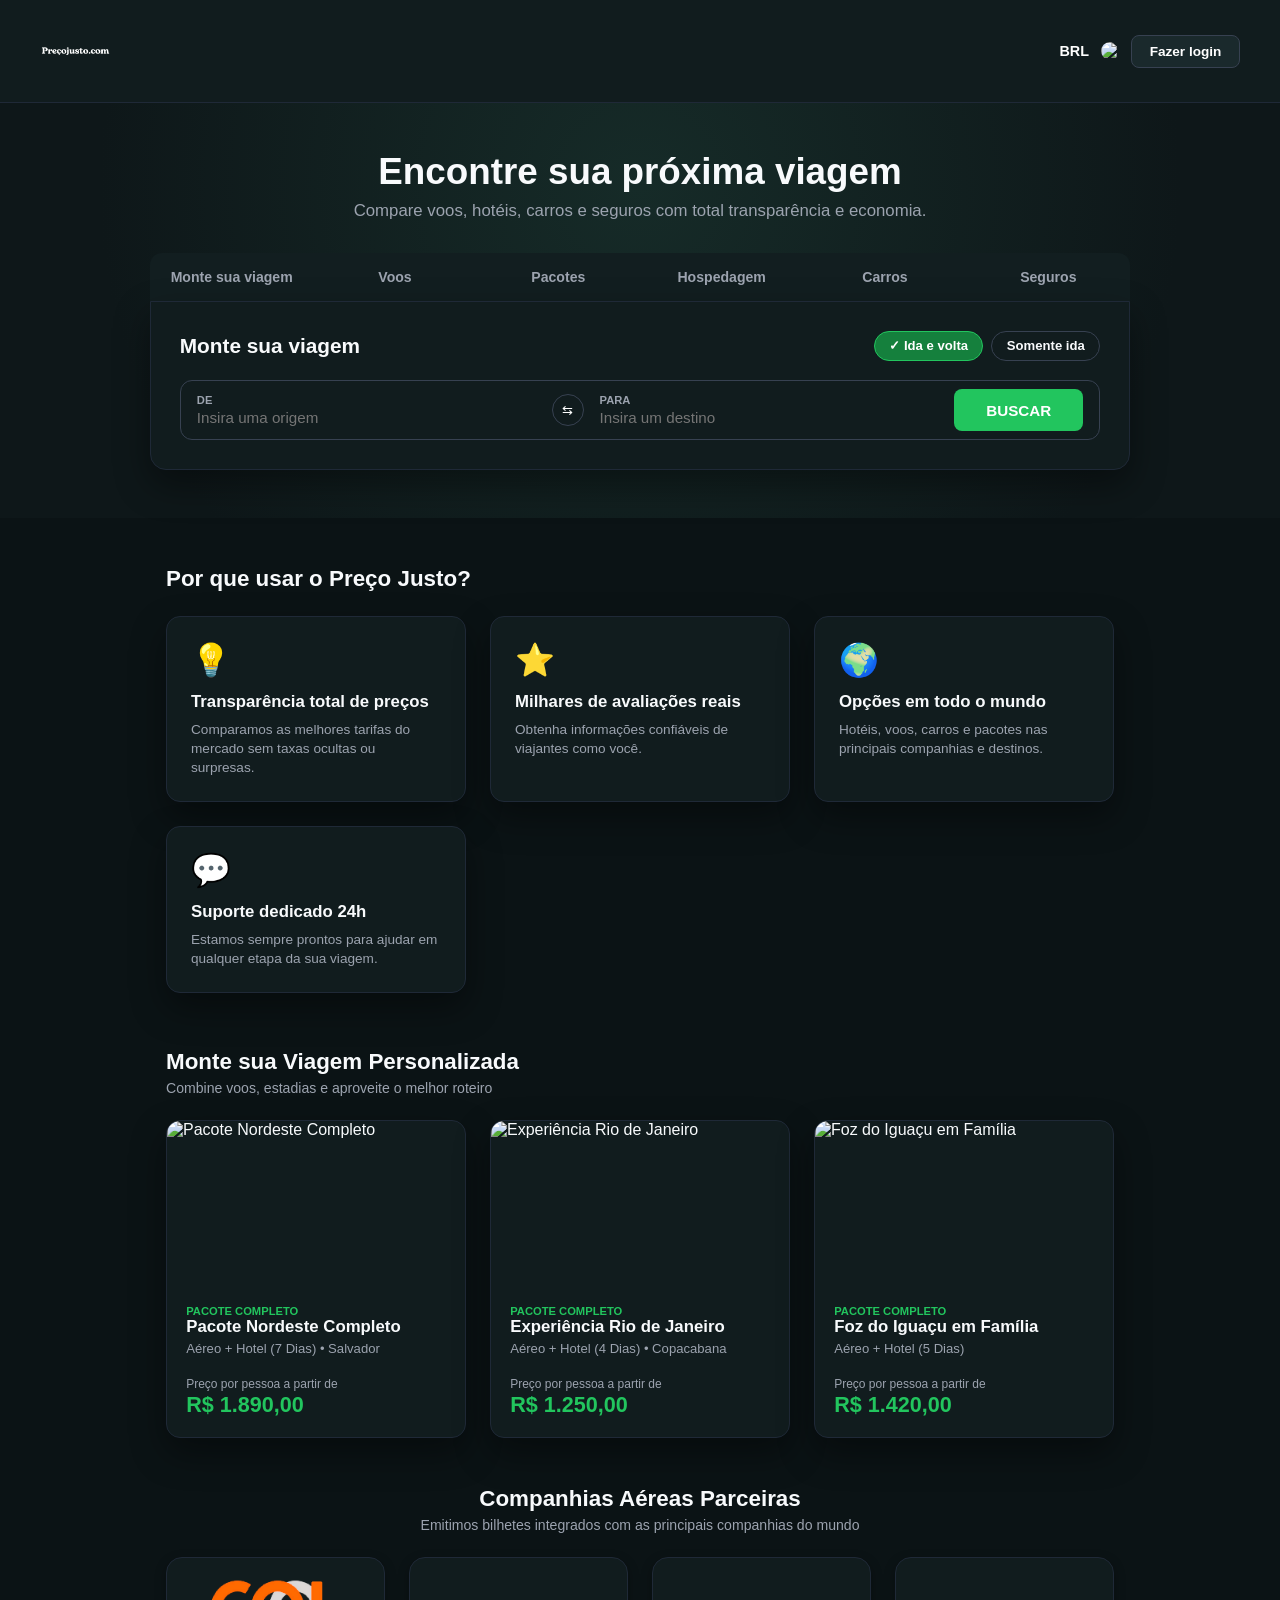
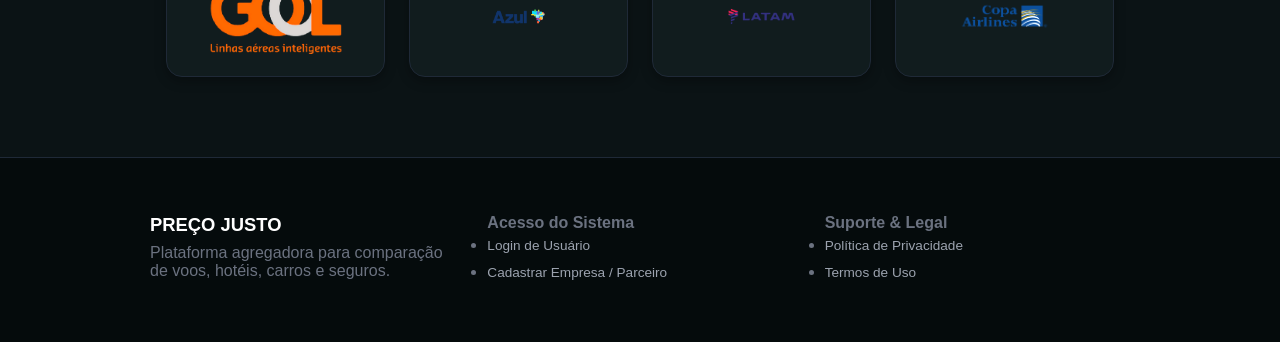
==== index.html @ 71345a87 "Update index.html" ====
<!DOCTYPE html>
<html lang="pt-BR">
<head>
  <meta charset="UTF-8">
  <meta name="viewport" content="width=device-width, initial-scale=1.0">
  <title>Preçojusto.com | Site Oficial | Tarifas justas e mais economia</title>
  <link rel="icon" type="image/png" sizes="32x32" href="./logo.png">
  <link rel="shortcut icon" type="image/png" href="./logo.png">
  <link rel="stylesheet" href="./style.css">
</head>
<body class="dark-mode">

  <!-- Header Navbar estilo Booking -->
  <header class="header">
    <div class="header-logo">
      <a href="index.html" class="logo-brand-img-link">
        <img src="./logo-texto.png" alt="Preçojusto.com" class="nav-text-logo-img">
      </a>
    </div>

    <div class="header-nav-actions booking-header-right">
      <span class="currency-display">BRL</span>
      <img src="https://flagcdn.com/w40/br.png" alt="Brasil" class="flag-icon-small">
      
      <!-- Espaço reservado para o botão dinâmico (Login ou Menu) -->
      <div id="authActionContainer">
        <a href="login.html" class="header-btn btn-login">Fazer login</a>
      </div>
    </div>
  </header>

  <!-- Hero Banner com Abas Limpas -->
  <section class="hero-section">
    <div class="search-container">
      
      <!-- Título de Impacto -->
      <div class="hero-brand-header text-center" style="margin-bottom: 2rem;">
        <h1 style="font-size: 2.3rem; font-weight: 800; color: #F8FAFC; margin-bottom: 0.5rem;">Encontre sua próxima viagem</h1>
        <p class="hero-subtitle" style="font-size: 1.05rem; color: #9CA3AF;">Compare voos, hotéis, carros e seguros com total transparência e economia.</p>
      </div>

      <!-- Navegação por Abas -->
      <div class="tabs-container booking-tabs">
        <button class="tab-btn active" onclick="trocarAba('monte', this)">Monte sua viagem</button>
        <button class="tab-btn" onclick="trocarAba('voos', this)">Voos</button>
        <button class="tab-btn" onclick="trocarAba('pacotes', this)">Pacotes</button>
        <button class="tab-btn" onclick="trocarAba('hospedagem', this)">Hospedagem</button>
        <button class="tab-btn" onclick="trocarAba('carros', this)">Carros</button>
        <button class="tab-btn" onclick="trocarAba('seguros', this)">Seguros</button>
      </div>

      <!-- Card Central de Busca -->
      <div class="search-card">
        
        <!-- FORMULÁRIO GERAL -->
        <div id="formGeral">
          <div class="search-card-header">
            <h2 id="searchCardTitle">Pesquisar viagens</h2>
            <div class="trip-options" id="tripOptions">
              <label class="radio-pill active" id="pillIdaVolta" onclick="selecionarTipoViagem('ida-volta')">
                <input type="radio" name="tripType" value="ida-volta" checked> ✓ Ida e volta
              </label>
              <label class="radio-pill" id="pillSomenteIda" onclick="selecionarTipoViagem('somente-ida')">
                <input type="radio" name="tripType" value="somente-ida"> Somente ida
              </label>
            </div>
          </div>

          <div class="search-inputs-grid">
            <div class="input-box flex-2">
              <span class="box-label" id="labelOrigem">DE</span>
              <input type="text" id="inputOrigem" placeholder="Insira uma origem">
            </div>
            
            <button class="btn-swap" id="btnSwap" onclick="inverterDestinos()" title="Inverter">⇆</button>
            
            <div class="input-box flex-2">
              <span class="box-label" id="labelDestino">PARA</span>
              <input type="text" id="inputDestino" placeholder="Insira um destino">
            </div>
            
            <button class="btn-submit-search" onclick="realizarPesquisa()">BUSCAR</button>
          </div>
        </div>

        <!-- FORMULÁRIO DE HOSPEDAGEM -->
        <div id="formHospedagem" style="display:none;">
          <div class="search-card-header">
            <h2>Encontre sua próxima estadia</h2>
          </div>

          <div class="search-inputs-grid">
            <div class="input-box flex-2">
              <span class="box-label">DESTINO</span>
              <input type="text" id="stayDestino" placeholder="Para onde você vai?">
            </div>

            <div class="input-box">
              <span class="box-label">ENTRADA (CHECK-IN)</span>
              <input type="date" id="stayDataEntrada" class="date-input-clean">
            </div>

            <div class="input-box">
              <span class="box-label">SAÍDA (CHECK-OUT)</span>
              <input type="date" id="stayDataSaida" class="date-input-clean">
            </div>

            <div class="input-box flex-2 relative-box">
              <span class="box-label">HÓSPEDES E QUARTOS</span>
              <input type="text" id="stayOcupacaoInput" value="2 hóspedes, 1 quarto" readonly onclick="toggleModalHospedes()">
              
              <div class="guest-modal" id="guestModal" style="display:none;">
                <div class="modal-row">
                  <div class="modal-label"><strong>Adultos</strong></div>
                  <div class="counter-control">
                    <button type="button" class="btn-counter" onclick="alterarHospedes('adultos', -1)">-</button>
                    <span id="cntAdultos" class="counter-value">2</span>
                    <button type="button" class="btn-counter" onclick="alterarHospedes('adultos', 1)">+</button>
                  </div>
                </div>

                <div class="modal-row">
                  <div class="modal-label"><strong>Crianças</strong></div>
                  <div class="counter-control">
                    <button type="button" class="btn-counter" onclick="alterarHospedes('criancas', -1)">-</button>
                    <span id="cntCriancas" class="counter-value">0</span>
                    <button type="button" class="btn-counter" onclick="alterarHospedes('criancas', 1)">+</button>
                  </div>
                </div>

                <div class="modal-row">
                  <div class="modal-label"><strong>Quartos</strong></div>
                  <div class="counter-control">
                    <button type="button" class="btn-counter" onclick="alterarHospedes('quartos', -1)">-</button>
                    <span id="cntQuartos" class="counter-value">1</span>
                    <button type="button" class="btn-counter" onclick="alterarHospedes('quartos', 1)">+</button>
                  </div>
                </div>

                <hr class="modal-divider">

                <div class="modal-checkbox-row">
                  <label><input type="checkbox" id="chkPets"> Aceita animais</label>
                </div>

                <div class="modal-footer-btns">
                  <button type="button" class="btn-redefinir" onclick="redefinirHospedes()">REDEFINIR</button>
                  <button type="button" class="btn-confirmar" onclick="confirmarHospedes()">Confirmar</button>
                </div>
              </div>
            </div>

            <button class="btn-submit-search" onclick="realizarPesquisa()">BUSCAR</button>
          </div>
        </div>

      </div>

    </div>
  </section>

  <!-- CATÁLOGOS ISOLADOS POR ABA -->
  <main class="main-body">

    <!-- SEÇÃO: POR QUE USAR O PREÇO JUSTO? -->
    <section class="section-block" style="margin-bottom: 3.5rem;">
      <h2 class="section-block-title" style="margin-bottom: 1.5rem;">Por que usar o Preço Justo?</h2>
      <div class="cards-grid">
        <div class="content-card" style="padding: 1.5rem;">
          <div style="font-size: 2rem; margin-bottom: 0.8rem;">💡</div>
          <h4 style="font-size: 1.05rem; font-weight: 700; margin-bottom: 0.5rem;">Transparência total de preços</h4>
          <p style="font-size: 0.85rem; color: #9CA3AF; line-height: 1.4;">Comparamos as melhores tarifas do mercado sem taxas ocultas ou surpresas.</p>
        </div>
        <div class="content-card" style="padding: 1.5rem;">
          <div style="font-size: 2rem; margin-bottom: 0.8rem;">⭐</div>
          <h4 style="font-size: 1.05rem; font-weight: 700; margin-bottom: 0.5rem;">Milhares de avaliações reais</h4>
          <p style="font-size: 0.85rem; color: #9CA3AF; line-height: 1.4;">Obtenha informações confiáveis de viajantes como você.</p>
        </div>
        <div class="content-card" style="padding: 1.5rem;">
          <div style="font-size: 2rem; margin-bottom: 0.8rem;">🌍</div>
          <h4 style="font-size: 1.05rem; font-weight: 700; margin-bottom: 0.5rem;">Opções em todo o mundo</h4>
          <p style="font-size: 0.85rem; color: #9CA3AF; line-height: 1.4;">Hotéis, voos, carros e pacotes nas principais companhias e destinos.</p>
        </div>
        <div class="content-card" style="padding: 1.5rem;">
          <div style="font-size: 2rem; margin-bottom: 0.8rem;">💬</div>
          <h4 style="font-size: 1.05rem; font-weight: 700; margin-bottom: 0.5rem;">Suporte dedicado 24h</h4>
          <p style="font-size: 0.85rem; color: #9CA3AF; line-height: 1.4;">Estamos sempre prontos para ajudar em qualquer etapa da sua viagem.</p>
        </div>
      </div>
    </section>

    <!-- 1. BLOCO DE CARROS -->
    <div id="viewCarros" class="tab-content" style="display:none;">
      <div class="frota-features-grid">
        <div class="feature-item">
          <div class="feature-icon-circle">⚡</div>
          <div class="feature-text">
            <h4>Fast Retirada Digital</h4>
            <p>Retire seu carro em até 5 minutos, sem filas.</p>
          </div>
        </div>
        <div class="feature-item">
          <div class="feature-icon-circle">🚗</div>
          <div class="feature-text">
            <h4>Adicionais</h4>
            <p>Para que sua viagem seja ainda mais simples!</p>
          </div>
        </div>
        <div class="feature-item">
          <div class="feature-icon-circle">👤</div>
          <div class="feature-text">
            <h4>Portal do Cliente</h4>
            <p>Tudo o que você precisa em um só lugar.</p>
          </div>
        </div>
      </div>

      <section class="section-block">
        <h2 class="section-block-title">🚗 Aluguel de Carros</h2>
        <p class="section-block-subtitle">Encontre o carro certo para você</p>
        <div class="cards-grid" id="carrosGrid"></div>
      </section>

      <section class="section-block mt-4">
        <h2 class="section-block-title text-center">Conheça a nossa Frota</h2>
        <p class="section-block-subtitle text-center">As melhores condições para você reservar</p>
        <div class="cards-grid" id="frotaGrid"></div>
      </section>
    </div>

    <!-- 2. BLOCO DE HOSPEDAGEM -->
    <div id="viewHospedagem" class="tab-content" style="display:none;">
      <section class="section-block">
        <h2 class="section-block-title">Especial Nordeste: Hotéis e Resorts</h2>
        <p class="section-block-subtitle">Estadias incríveis nos melhores destinos</p>
        <div class="cards-grid" id="hospedagemGrid"></div>
      </section>

      <section class="section-block mt-4">
        <h2 class="section-block-title">🏰 Hospedagens em Campos do Jordão</h2>
        <p class="section-block-subtitle">Parcele em até 10x sem juros</p>
        <div class="cards-grid" id="camposGrid"></div>
      </section>
    </div>

    <!-- 3. BLOCO DE VOOS, PACOTES E MONTE SUA VIAGEM -->
    <div id="viewVoos" class="tab-content" style="display:none;">
      <section class="section-block">
        <h2 class="section-block-title" id="secVoosTitle">Destaques e Ofertas</h2>
        <p class="section-block-subtitle" id="secVoosSub">As melhores opções selecionadas para você</p>
        <div class="cards-grid" id="voosGrid"></div>
      </section>

      <!-- Bloco com as Logos PNG das Companhias Aéreas -->
      <section class="section-block mt-4">
        <h2 class="section-block-title text-center">Companhias Aéreas Parceiras</h2>
        <p class="section-block-subtitle text-center">Emitimos bilhetes integrados com as principais companhias do mundo</p>
        <div class="airline-logos-grid">
          <div class="airline-card"><img src="./empresa/gol.png" alt="GOL" class="airline-img"></div>
          <div class="airline-card"><img src="./empresa/azul.png" alt="Azul" class="airline-img"></div>
          <div class="airline-card"><img src="./empresa/latam.png" alt="Latam" class="airline-img"></div>
          <div class="airline-card"><img src="./empresa/copa.png" alt="Copa" class="airline-img"></div>
        </div>
      </section>
    </div>

    <!-- 4. BLOCO DE SEGUROS -->
    <div id="viewSeguros" class="tab-content" style="display:none;">
      <section class="section-block">
        <h2 class="section-block-title">🛡️ Viaje Protegido com um Seguro Viagem</h2>
        <p class="section-block-subtitle">Assistência médica completa e flexível</p>
        <div class="cards-grid" id="segurosGrid"></div>
      </section>

      <section class="section-block mt-4">
        <h2 class="section-block-title">Dúvidas Frequentes sobre Seguro Viagem</h2>
        <div class="faq-grid">
          <div class="faq-card content-card">
            <h4>O que é o seguro viagem?</h4>
            <p>Cuida e presta suporte ao passageiro durante o período da viagem em casos de urgência médica.</p>
          </div>
          <div class="faq-card content-card">
            <h4>Por que contratar?</h4>
            <p>Garante tranquilidade total contra despesas médicas inesperadas e extravio de bagagem.</p>
          </div>
        </div>
      </section>
    </div>

  </main>

  <!-- Rodapé -->
  <footer class="footer">
    <div class="footer-container">
      <div>
        <h4 class="footer-logo">PREÇO JUSTO</h4>
        <p>Plataforma agregadora para comparação de voos, hotéis, carros e seguros.</p>
      </div>
      <div>
        <h4>Acesso do Sistema</h4>
        <ul>
          <li><a href="login.html">Login de Usuário</a></li>
          <li><a href="empresa-cadastro.html">Cadastrar Empresa / Parceiro</a></li>
        </ul>
      </div>
      <div>
        <h4>Suporte & Legal</h4>
        <ul>
          <li><a href="#">Política de Privacidade</a></li>
          <li><a href="#">Termos de Uso</a></li>
        </ul>
      </div>
    </div>
  </footer>

  <!-- Script para alternar entre "Fazer login" e o botão "Menu" com base no login -->
  <script>
    window.addEventListener('DOMContentLoaded', function() {
      const jaLogado = localStorage.getItem('usuarioLogado') === 'true';
      const container = document.getElementById('authActionContainer');

      if (jaLogado) {
        container.innerHTML = `
          <button class="header-btn btn-menu" onclick="alert('Menu do usuário aberto!')">
            <span class="menu-icon">☰</span> Menu
          </button>
        `;
      }
    });
  </script>

  <script src="./script.js"></script>
</body>
</html>
---- style.css ----
* {
  margin: 0;
  padding: 0;
  box-sizing: border-box;
  font-family: -apple-system, BlinkMacSystemFont, "Segoe UI", Roboto, sans-serif;
  transition: background-color 0.25s, color 0.25s, border-color 0.25s;
}

body.dark-mode {
  background-color: #0B1315;
  color: #F8FAFC;
}

body.dark-mode .header {
  background-color: #111C1E;
  border-bottom: 1px solid #1F2937;
}

body.dark-mode .header-btn {
  background-color: #1A292C;
  border: 1px solid #374151;
  color: #FFFFFF;
}

body.dark-mode .hero-section {
  background-color: #0E1719;
  background-image: radial-gradient(circle at 50% 20%, #162B28 0%, #0E1719 75%);
}

body.dark-mode .tabs-container {
  background-color: #121E20;
}

body.dark-mode .tab-btn {
  color: #9CA3AF;
}

body.dark-mode .tab-btn.active {
  background-color: #1A292C;
  color: #22C55E;
  border-bottom: 3px solid #22C55E;
}

body.dark-mode .search-card, 
body.dark-mode .content-card, 
body.dark-mode .guest-modal, 
body.dark-mode .login-card,
body.dark-mode .login-card-elegant {
  background-color: #111C1E;
  border: 1px solid #1F2937;
  box-shadow: 0 15px 35px rgba(0, 0, 0, 0.4);
}

body.dark-mode .search-inputs-grid {
  border: 1px solid #374151;
  background-color: #111C1E;
}

body.dark-mode input, 
body.dark-mode select {
  color: #FFFFFF;
}

body.dark-mode .footer {
  background-color: #050B0C;
  color: #6B7280;
}

.header {
  max-width: 100%;
  padding: 1rem 2.5rem;
  display: flex;
  justify-content: space-between;
  align-items: center;
  position: sticky;
  top: 0;
  z-index: 100;
}

/* =========================================================
   ESTILO DA ARTE TEXTUAL NO CABEÇALHO (logo-texto.png)
========================================================= */
.logo-brand-img-link {
  display: flex;
  align-items: center;
}

.nav-text-logo-img {
  height: 70px;
  width: auto;
  object-fit: contain;
  filter: brightness(1.2);
}

/* Container da moeda e bandeira pequena no Header */
.booking-header-right {
  display: flex;
  align-items: center;
  gap: 12px;
}

.currency-display {
  color: #FFFFFF;
  font-weight: 700;
  font-size: 0.9rem;
  cursor: pointer;
}

/* Bandeira menor estilo Booking */
.flag-icon-small {
  width: 18px;
  height: 18px;
  border-radius: 50%;
  object-fit: cover;
  cursor: pointer;
}

.header-btn {
  padding: 0.5rem 1.1rem;
  border-radius: 8px;
  font-weight: 600;
  font-size: 0.85rem;
  cursor: pointer;
  text-decoration: none;
  display: inline-flex;
  align-items: center;
}

.btn-login { font-weight: 700; }

.hero-section { padding: 3rem 1rem; }

.hero-brand-header {
  text-align: center;
  max-width: 980px;
  margin: 0 auto 2rem auto;
}

.hero-subtitle {
  color: #9CA3AF;
  font-size: 1.05rem;
  margin-top: 0.5rem;
}

.search-container { max-width: 980px; margin: 0 auto; }

.tabs-container {
  display: flex;
  border-radius: 12px 12px 0 0;
  overflow-x: auto;
}

.tab-btn {
  flex: 1;
  padding: 1rem;
  font-size: 0.88rem;
  font-weight: 600;
  cursor: pointer;
  white-space: nowrap;
  border: none;
  background: transparent;
}

.search-card {
  border-radius: 0 0 16px 16px;
  padding: 1.8rem;
}

.search-card-header {
  display: flex;
  justify-content: space-between;
  align-items: center;
  margin-bottom: 1.2rem;
  flex-wrap: wrap;
  gap: 1rem;
}

.search-card-header h2 { font-size: 1.3rem; font-weight: 800; }

.trip-options { display: flex; gap: 0.5rem; }

.radio-pill {
  border: 1px solid #374151;
  padding: 0.4rem 0.9rem;
  border-radius: 20px;
  font-size: 0.82rem;
  cursor: pointer;
  font-weight: 600;
}

.radio-pill.active {
  background-color: #15803D;
  color: #FFFFFF;
  border-color: #22C55E;
}

.radio-pill input { display: none; }

.search-inputs-grid {
  display: flex;
  align-items: center;
  border-radius: 12px;
  padding: 0.5rem 1rem;
  gap: 1rem;
}

.flex-2 { flex: 2; min-width: 180px; }

.input-box {
  flex: 1;
  display: flex;
  flex-direction: column;
}

.box-label {
  font-size: 0.7rem;
  font-weight: 700;
  color: #9CA3AF;
  text-transform: uppercase;
}

.input-box input {
  border: none;
  outline: none;
  font-size: 0.95rem;
  padding-top: 0.2rem;
  background: transparent;
  cursor: pointer;
  color: #FFFFFF;
}

.date-input-clean {
  border: none;
  outline: none;
  font-size: 0.95rem;
  padding-top: 0.2rem;
  background: transparent;
  cursor: pointer;
  color: #FFFFFF;
  color-scheme: dark;
  width: 100%;
}

.input-box input[type="date"] {
  color-scheme: dark;
}

.btn-swap {
  background: transparent;
  border: 1px solid #374151;
  border-radius: 50%;
  width: 32px;
  height: 32px;
  cursor: pointer;
  color: #FFFFFF;
}

.btn-submit-search {
  background-color: #22C55E;
  color: white;
  border: none;
  padding: 0.8rem 2rem;
  border-radius: 8px;
  font-weight: 700;
  font-size: 0.95rem;
  cursor: pointer;
}

.btn-submit-search:hover { background-color: #16A34A; }

.relative-box { position: relative; }

.guest-modal {
  position: absolute;
  top: 110%;
  left: 0;
  width: 310px;
  border-radius: 16px;
  padding: 1.2rem;
  z-index: 500;
}

.modal-row {
  display: flex;
  justify-content: space-between;
  align-items: center;
  margin-bottom: 1rem;
}

.counter-control {
  display: flex;
  align-items: center;
  gap: 10px;
}

.btn-counter {
  width: 36px;
  height: 36px;
  border-radius: 50%;
  border: 1px solid #22C55E;
  background: transparent;
  color: #22C55E;
  font-size: 1.2rem;
  cursor: pointer;
  display: flex;
  align-items: center;
  justify-content: center;
  font-weight: 600;
}

.counter-value {
  width: 24px;
  text-align: center;
  font-weight: 700;
  font-size: 1rem;
}

.modal-divider {
  border: none;
  border-top: 1px solid #374151;
  margin: 1rem 0;
}

.modal-checkbox-row label {
  font-weight: 700;
  font-size: 0.9rem;
  display: flex;
  align-items: center;
  gap: 8px;
  cursor: pointer;
}

.modal-footer-btns {
  display: flex;
  justify-content: space-between;
  align-items: center;
  margin-top: 1.2rem;
}

.btn-redefinir {
  background: none;
  border: none;
  color: #9CA3AF;
  font-weight: 700;
  font-size: 0.8rem;
  cursor: pointer;
}

.btn-confirmar {
  background-color: #22C55E;
  color: white;
  border: none;
  padding: 0.6rem 1.4rem;
  border-radius: 12px;
  font-weight: 700;
  cursor: pointer;
}

.main-body {
  max-width: 980px;
  margin: 3rem auto;
  padding: 0 1rem;
}

.section-block { margin-bottom: 2.5rem; }
.mt-4 { margin-top: 3rem; }
.text-center { text-align: center; }

.section-block-title {
  font-size: 1.4rem;
  font-weight: 800;
  margin-bottom: 0.3rem;
}

.section-block-subtitle {
  font-size: 0.88rem;
  color: #9CA3AF;
  margin-bottom: 1.5rem;
}

.cards-grid {
  display: grid;
  grid-template-columns: repeat(auto-fit, minmax(280px, 1fr));
  gap: 1.5rem;
}

.content-card {
  border-radius: 14px;
  overflow: hidden;
  display: flex;
  flex-direction: column;
}

.content-card img {
  width: 100%;
  height: 165px;
  object-fit: cover;
}

.card-body {
  padding: 1.2rem;
  flex: 1;
  display: flex;
  flex-direction: column;
  justify-content: space-between;
}

.card-title {
  font-size: 1.05rem;
  font-weight: 700;
  margin-bottom: 4px;
}

.card-subtitle {
  font-size: 0.82rem;
  color: #9CA3AF;
  margin-bottom: 8px;
}

.price-box { margin-top: 10px; }
.price-label { font-size: 0.75rem; color: #9CA3AF; }

.price-amount {
  font-size: 1.35rem;
  font-weight: 800;
  color: #22C55E;
}

.remessa-tag {
  font-size: 0.75rem;
  color: #9CA3AF;
  border-top: 1px solid #1F2937;
  padding-top: 8px;
  margin-top: 8px;
}

.frota-features-grid {
  display: grid;
  grid-template-columns: repeat(auto-fit, minmax(220px, 1fr));
  gap: 1.5rem;
  margin-bottom: 2.5rem;
}

.feature-item {
  display: flex;
  align-items: center;
  gap: 12px;
}

.feature-icon-circle {
  width: 50px;
  height: 50px;
  border-radius: 50%;
  background-color: #15803D;
  color: white;
  display: flex;
  align-items: center;
  justify-content: center;
  font-size: 1.3rem;
}

.feature-text h4 { font-size: 0.95rem; font-weight: 700; }
.feature-text p { font-size: 0.8rem; color: #9CA3AF; }

/* =========================================================
   LOGOS DAS COMPANHIAS AÉREAS - GRANDES E UNIFORMES
========================================================= */
.airline-logos-grid {
  display: grid;
  grid-template-columns: repeat(auto-fit, minmax(200px, 1fr));
  gap: 1.5rem;
  margin-top: 1.5rem;
}

.airline-card {
  background-color: #111C1E;
  border: 1px solid #1F2937;
  padding: 1.2rem;
  border-radius: 16px;
  display: flex;
  align-items: center;
  justify-content: center;
  height: 120px; 
  box-shadow: 0 4px 12px rgba(0, 0, 0, 0.3);
}

.airline-img {
  width: 100%;
  max-width: 180px;
  height: 100%;
  max-height: 75px;
  object-fit: contain;
  filter: brightness(1.2);
}

.faq-grid {
  display: grid;
  grid-template-columns: repeat(auto-fit, minmax(280px, 1fr));
  gap: 1.5rem;
}

.faq-card { padding: 1.4rem; }
.faq-card h4 { font-size: 1rem; margin-bottom: 0.6rem; }
.faq-card p { font-size: 0.85rem; color: #9CA3AF; line-height: 1.4; }

.footer {
  background-color: #050B0C;
  color: #9CA3AF;
  padding: 3.5rem 1rem;
  margin-top: 5rem;
  border-top: 1px solid #1F2937;
}

.footer-container {
  max-width: 980px;
  margin: 0 auto;
  display: grid;
  grid-template-columns: repeat(auto-fit, minmax(200px, 1fr));
  gap: 2rem;
}

.footer-logo { color: white; font-size: 1.15rem; margin-bottom: 0.5rem; }
.footer a { color: #9CA3AF; text-decoration: none; font-size: 0.85rem; line-height: 2; }
.footer a:hover { color: #22C55E; }
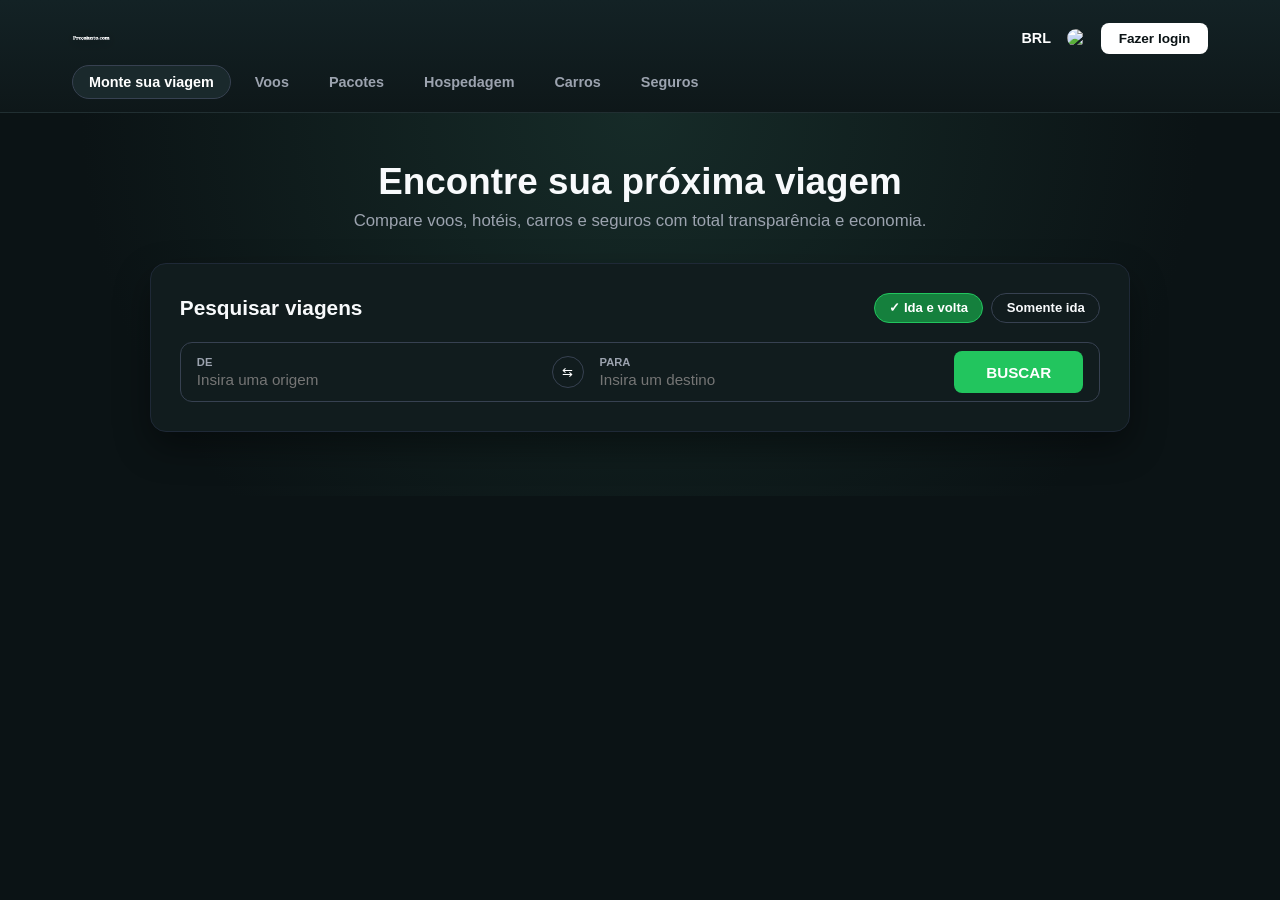
==== commit d978133a: "Update index.html" ====
--- a/index.html
+++ b/index.html
@@ -10,46 +10,77 @@
 </head>
 <body class="dark-mode">
 
-  <!-- Header Navbar estilo Booking -->
-  <header class="header">
-    <div class="header-logo">
-      <a href="index.html" class="logo-brand-img-link">
-        <img src="./logo-texto.png" alt="Preçojusto.com" class="nav-text-logo-img">
-      </a>
-    </div>
+  <!-- CABEÇALHO PRINCIPAL -->
+  <div class="header-booking-wrapper">
 
-    <div class="header-nav-actions booking-header-right">
-      <span class="currency-display">BRL</span>
-      <img src="https://flagcdn.com/w40/br.png" alt="Brasil" class="flag-icon-small">
-      
-      <!-- Espaço reservado para o botão dinâmico (Login ou Menu) -->
-      <div id="authActionContainer">
-        <a href="login.html" class="header-btn btn-login">Fazer login</a>
+    <header class="header">
+      <div class="header-logo">
+        <a href="index.html" class="logo-brand-img-link">
+          <img src="./logo-texto.png"
+               alt="Preçojusto.com"
+               class="nav-text-logo-img">
+        </a>
       </div>
-    </div>
-  </header>
 
-  <!-- Hero Banner com Abas Limpas -->
+      <div class="header-nav-actions booking-header-right">
+        <span class="currency-display">BRL</span>
+
+        <img src="https://flagcdn.com/w40/br.png"
+             alt="Brasil"
+             class="flag-icon-small">
+
+        <div id="authActionContainer">
+          <a href="login.html" class="header-btn btn-login">
+            Fazer login
+          </a>
+        </div>
+      </div>
+    </header>
+
+    <!-- NAVEGAÇÃO PRINCIPAL -->
+    <nav class="header-nav-tabs">
+      <button class="tab-btn active"
+        onclick="trocarAba('monte', this)">
+        Monte sua viagem
+      </button>
+
+      <button class="tab-btn"
+        onclick="trocarAba('voos', this)">
+        Voos
+      </button>
+
+      <button class="tab-btn"
+        onclick="trocarAba('pacotes', this)">
+        Pacotes
+      </button>
+
+      <button class="tab-btn"
+        onclick="trocarAba('hospedagem', this)">
+        Hospedagem
+      </button>
+
+      <button class="tab-btn"
+        onclick="trocarAba('carros', this)">
+        Carros
+      </button>
+
+      <button class="tab-btn"
+        onclick="trocarAba('seguros', this)">
+        Seguros
+      </button>
+    </nav>
+
+  </div>
+
+  <!-- Hero Banner e Card de Pesquisa -->
   <section class="hero-section">
     <div class="search-container">
       
-      <!-- Título de Impacto -->
       <div class="hero-brand-header text-center" style="margin-bottom: 2rem;">
         <h1 style="font-size: 2.3rem; font-weight: 800; color: #F8FAFC; margin-bottom: 0.5rem;">Encontre sua próxima viagem</h1>
         <p class="hero-subtitle" style="font-size: 1.05rem; color: #9CA3AF;">Compare voos, hotéis, carros e seguros com total transparência e economia.</p>
       </div>
 
-      <!-- Navegação por Abas -->
-      <div class="tabs-container booking-tabs">
-        <button class="tab-btn active" onclick="trocarAba('monte', this)">Monte sua viagem</button>
-        <button class="tab-btn" onclick="trocarAba('voos', this)">Voos</button>
-        <button class="tab-btn" onclick="trocarAba('pacotes', this)">Pacotes</button>
-        <button class="tab-btn" onclick="trocarAba('hospedagem', this)">Hospedagem</button>
-        <button class="tab-btn" onclick="trocarAba('carros', this)">Carros</button>
-        <button class="tab-btn" onclick="trocarAba('seguros', this)">Seguros</button>
-      </div>
-
-      <!-- Card Central de Busca -->
       <div class="search-card">
         
         <!-- FORMULÁRIO GERAL -->
@@ -159,176 +190,4 @@
     </div>
   </section>
 
-  <!-- CATÁLOGOS ISOLADOS POR ABA -->
-  <main class="main-body">
-
-    <!-- SEÇÃO: POR QUE USAR O PREÇO JUSTO? -->
-    <section class="section-block" style="margin-bottom: 3.5rem;">
-      <h2 class="section-block-title" style="margin-bottom: 1.5rem;">Por que usar o Preço Justo?</h2>
-      <div class="cards-grid">
-        <div class="content-card" style="padding: 1.5rem;">
-          <div style="font-size: 2rem; margin-bottom: 0.8rem;">💡</div>
-          <h4 style="font-size: 1.05rem; font-weight: 700; margin-bottom: 0.5rem;">Transparência total de preços</h4>
-          <p style="font-size: 0.85rem; color: #9CA3AF; line-height: 1.4;">Comparamos as melhores tarifas do mercado sem taxas ocultas ou surpresas.</p>
-        </div>
-        <div class="content-card" style="padding: 1.5rem;">
-          <div style="font-size: 2rem; margin-bottom: 0.8rem;">⭐</div>
-          <h4 style="font-size: 1.05rem; font-weight: 700; margin-bottom: 0.5rem;">Milhares de avaliações reais</h4>
-          <p style="font-size: 0.85rem; color: #9CA3AF; line-height: 1.4;">Obtenha informações confiáveis de viajantes como você.</p>
-        </div>
-        <div class="content-card" style="padding: 1.5rem;">
-          <div style="font-size: 2rem; margin-bottom: 0.8rem;">🌍</div>
-          <h4 style="font-size: 1.05rem; font-weight: 700; margin-bottom: 0.5rem;">Opções em todo o mundo</h4>
-          <p style="font-size: 0.85rem; color: #9CA3AF; line-height: 1.4;">Hotéis, voos, carros e pacotes nas principais companhias e destinos.</p>
-        </div>
-        <div class="content-card" style="padding: 1.5rem;">
-          <div style="font-size: 2rem; margin-bottom: 0.8rem;">💬</div>
-          <h4 style="font-size: 1.05rem; font-weight: 700; margin-bottom: 0.5rem;">Suporte dedicado 24h</h4>
-          <p style="font-size: 0.85rem; color: #9CA3AF; line-height: 1.4;">Estamos sempre prontos para ajudar em qualquer etapa da sua viagem.</p>
-        </div>
-      </div>
-    </section>
-
-    <!-- 1. BLOCO DE CARROS -->
-    <div id="viewCarros" class="tab-content" style="display:none;">
-      <div class="frota-features-grid">
-        <div class="feature-item">
-          <div class="feature-icon-circle">⚡</div>
-          <div class="feature-text">
-            <h4>Fast Retirada Digital</h4>
-            <p>Retire seu carro em até 5 minutos, sem filas.</p>
-          </div>
-        </div>
-        <div class="feature-item">
-          <div class="feature-icon-circle">🚗</div>
-          <div class="feature-text">
-            <h4>Adicionais</h4>
-            <p>Para que sua viagem seja ainda mais simples!</p>
-          </div>
-        </div>
-        <div class="feature-item">
-          <div class="feature-icon-circle">👤</div>
-          <div class="feature-text">
-            <h4>Portal do Cliente</h4>
-            <p>Tudo o que você precisa em um só lugar.</p>
-          </div>
-        </div>
-      </div>
-
-      <section class="section-block">
-        <h2 class="section-block-title">🚗 Aluguel de Carros</h2>
-        <p class="section-block-subtitle">Encontre o carro certo para você</p>
-        <div class="cards-grid" id="carrosGrid"></div>
-      </section>
-
-      <section class="section-block mt-4">
-        <h2 class="section-block-title text-center">Conheça a nossa Frota</h2>
-        <p class="section-block-subtitle text-center">As melhores condições para você reservar</p>
-        <div class="cards-grid" id="frotaGrid"></div>
-      </section>
-    </div>
-
-    <!-- 2. BLOCO DE HOSPEDAGEM -->
-    <div id="viewHospedagem" class="tab-content" style="display:none;">
-      <section class="section-block">
-        <h2 class="section-block-title">Especial Nordeste: Hotéis e Resorts</h2>
-        <p class="section-block-subtitle">Estadias incríveis nos melhores destinos</p>
-        <div class="cards-grid" id="hospedagemGrid"></div>
-      </section>
-
-      <section class="section-block mt-4">
-        <h2 class="section-block-title">🏰 Hospedagens em Campos do Jordão</h2>
-        <p class="section-block-subtitle">Parcele em até 10x sem juros</p>
-        <div class="cards-grid" id="camposGrid"></div>
-      </section>
-    </div>
-
-    <!-- 3. BLOCO DE VOOS, PACOTES E MONTE SUA VIAGEM -->
-    <div id="viewVoos" class="tab-content" style="display:none;">
-      <section class="section-block">
-        <h2 class="section-block-title" id="secVoosTitle">Destaques e Ofertas</h2>
-        <p class="section-block-subtitle" id="secVoosSub">As melhores opções selecionadas para você</p>
-        <div class="cards-grid" id="voosGrid"></div>
-      </section>
-
-      <!-- Bloco com as Logos PNG das Companhias Aéreas -->
-      <section class="section-block mt-4">
-        <h2 class="section-block-title text-center">Companhias Aéreas Parceiras</h2>
-        <p class="section-block-subtitle text-center">Emitimos bilhetes integrados com as principais companhias do mundo</p>
-        <div class="airline-logos-grid">
-          <div class="airline-card"><img src="./empresa/gol.png" alt="GOL" class="airline-img"></div>
-          <div class="airline-card"><img src="./empresa/azul.png" alt="Azul" class="airline-img"></div>
-          <div class="airline-card"><img src="./empresa/latam.png" alt="Latam" class="airline-img"></div>
-          <div class="airline-card"><img src="./empresa/copa.png" alt="Copa" class="airline-img"></div>
-        </div>
-      </section>
-    </div>
-
-    <!-- 4. BLOCO DE SEGUROS -->
-    <div id="viewSeguros" class="tab-content" style="display:none;">
-      <section class="section-block">
-        <h2 class="section-block-title">🛡️ Viaje Protegido com um Seguro Viagem</h2>
-        <p class="section-block-subtitle">Assistência médica completa e flexível</p>
-        <div class="cards-grid" id="segurosGrid"></div>
-      </section>
-
-      <section class="section-block mt-4">
-        <h2 class="section-block-title">Dúvidas Frequentes sobre Seguro Viagem</h2>
-        <div class="faq-grid">
-          <div class="faq-card content-card">
-            <h4>O que é o seguro viagem?</h4>
-            <p>Cuida e presta suporte ao passageiro durante o período da viagem em casos de urgência médica.</p>
-          </div>
-          <div class="faq-card content-card">
-            <h4>Por que contratar?</h4>
-            <p>Garante tranquilidade total contra despesas médicas inesperadas e extravio de bagagem.</p>
-          </div>
-        </div>
-      </section>
-    </div>
-
-  </main>
-
-  <!-- Rodapé -->
-  <footer class="footer">
-    <div class="footer-container">
-      <div>
-        <h4 class="footer-logo">PREÇO JUSTO</h4>
-        <p>Plataforma agregadora para comparação de voos, hotéis, carros e seguros.</p>
-      </div>
-      <div>
-        <h4>Acesso do Sistema</h4>
-        <ul>
-          <li><a href="login.html">Login de Usuário</a></li>
-          <li><a href="empresa-cadastro.html">Cadastrar Empresa / Parceiro</a></li>
-        </ul>
-      </div>
-      <div>
-        <h4>Suporte & Legal</h4>
-        <ul>
-          <li><a href="#">Política de Privacidade</a></li>
-          <li><a href="#">Termos de Uso</a></li>
-        </ul>
-      </div>
-    </div>
-  </footer>
-
-  <!-- Script para alternar entre "Fazer login" e o botão "Menu" com base no login -->
-  <script>
-    window.addEventListener('DOMContentLoaded', function() {
-      const jaLogado = localStorage.getItem('usuarioLogado') === 'true';
-      const container = document.getElementById('authActionContainer');
-
-      if (jaLogado) {
-        container.innerHTML = `
-          <button class="header-btn btn-menu" onclick="alert('Menu do usuário aberto!')">
-            <span class="menu-icon">☰</span> Menu
-          </button>
-        `;
-      }
-    });
-  </script>
-
-  <script src="./script.js"></script>
-</body>
-</html>
+  <!-- Restante do corpo, blocos de conteúdo e rodapé mantêm-se iguais -->
--- a/style.css
+++ b/style.css
@@ -11,35 +11,145 @@
   color: #F8FAFC;
 }
 
-body.dark-mode .header {
-  background-color: #111C1E;
-  border-bottom: 1px solid #1F2937;
-}
-
-body.dark-mode .header-btn {
+/* =========================================================
+   TOPO UNIFICADO COM DEGRADÊ ELEGANTE (Estilo Booking)
+========================================================= */
+.header-booking-wrapper {
+  background: linear-gradient(180deg, #132225 0%, #0E1719 100%);
+  position: sticky;
+  top: 0;
+  z-index: 100;
+  border-bottom: 1px solid rgba(255, 255, 255, 0.06);
+}
+
+.header {
+  max-width: 1200px;
+  margin: 0 auto;
+  padding: 1.2rem 2rem 0.5rem 2rem;
+  display: flex;
+  justify-content: space-between;
+  align-items: center;
+}
+
+/* LOGO DE TEXTO DO CABEÇALHO */
+.logo-brand-img-link {
+  display: flex;
+  align-items: center;
+}
+
+.nav-text-logo-img {
+  height: 38px;
+  width: auto;
+  object-fit: contain;
+  filter: drop-shadow(0 2px 6px rgba(0,0,0,0.6)) brightness(1.25);
+}
+
+/* Ações do lado direito do cabeçalho */
+.booking-header-right {
+  display: flex;
+  align-items: center;
+  gap: 16px;
+}
+
+.currency-display {
+  color: #FFFFFF;
+  font-weight: 700;
+  font-size: 0.9rem;
+  cursor: pointer;
+}
+
+.flag-icon-small {
+  width: 18px;
+  height: 18px;
+  border-radius: 50%;
+  object-fit: cover;
+  cursor: pointer;
+}
+
+.header-btn {
+  padding: 0.5rem 1.1rem;
+  border-radius: 8px;
+  font-weight: 600;
+  font-size: 0.85rem;
+  cursor: pointer;
+  text-decoration: none;
+  display: inline-flex;
+  align-items: center;
+  gap: 6px;
+}
+
+.btn-login {
+  background-color: #FFFFFF;
+  color: #0B1315;
+  font-weight: 700;
+}
+
+.btn-menu {
   background-color: #1A292C;
   border: 1px solid #374151;
   color: #FFFFFF;
-}
-
+  font-weight: 700;
+}
+
+/* =========================================================
+   FAIXA DE ABAS INTEGRADA NO MESMO BLOCO DO TOPO
+========================================================= */
+.header-nav-tabs {
+  max-width: 1200px;
+  margin: 0 auto;
+  padding: 0 2rem 0.8rem 2rem;
+  display: flex;
+  gap: 8px;
+  overflow-x: auto;
+}
+
+.tab-btn {
+  background: transparent;
+  border: none;
+  color: #9CA3AF;
+  font-size: 0.9rem;
+  font-weight: 600;
+  padding: 0.5rem 1rem;
+  border-radius: 20px;
+  cursor: pointer;
+  white-space: nowrap;
+  display: inline-flex;
+  align-items: center;
+}
+
+.tab-btn:hover {
+  color: #FFFFFF;
+  background-color: rgba(255, 255, 255, 0.05);
+}
+
+.tab-btn.active {
+  background-color: #1A292C;
+  color: #FFFFFF;
+  border: 1px solid #374151;
+}
+
+/* =========================================================
+   HERO SECTION COM TRANSIÇÃO SUAVE E DEGRADÊ
+========================================================= */
 body.dark-mode .hero-section {
-  background-color: #0E1719;
-  background-image: radial-gradient(circle at 50% 20%, #162B28 0%, #0E1719 75%);
-}
-
-body.dark-mode .tabs-container {
-  background-color: #121E20;
-}
-
-body.dark-mode .tab-btn {
-  color: #9CA3AF;
-}
-
-body.dark-mode .tab-btn.active {
-  background-color: #1A292C;
-  color: #22C55E;
-  border-bottom: 3px solid #22C55E;
-}
+  background: radial-gradient(circle at 50% 0%, #162B28 0%, #0B1315 75%);
+}
+
+.hero-section { padding: 3rem 1rem 4rem 1rem; }
+
+.hero-brand-header {
+  text-align: center;
+  max-width: 980px;
+  margin: 0 auto 2rem auto;
+}
+
+.hero-subtitle {
+  color: #9CA3AF;
+  font-size: 1.05rem;
+  margin-top: 0.5rem;
+}
+
+.search-container { max-width: 980px; margin: 0 auto; }
 
 body.dark-mode .search-card, 
 body.dark-mode .content-card, 
@@ -51,118 +161,8 @@
   box-shadow: 0 15px 35px rgba(0, 0, 0, 0.4);
 }
 
-body.dark-mode .search-inputs-grid {
-  border: 1px solid #374151;
-  background-color: #111C1E;
-}
-
-body.dark-mode input, 
-body.dark-mode select {
-  color: #FFFFFF;
-}
-
-body.dark-mode .footer {
-  background-color: #050B0C;
-  color: #6B7280;
-}
-
-.header {
-  max-width: 100%;
-  padding: 1rem 2.5rem;
-  display: flex;
-  justify-content: space-between;
-  align-items: center;
-  position: sticky;
-  top: 0;
-  z-index: 100;
-}
-
-/* =========================================================
-   ESTILO DA ARTE TEXTUAL NO CABEÇALHO (logo-texto.png)
-========================================================= */
-.logo-brand-img-link {
-  display: flex;
-  align-items: center;
-}
-
-.nav-text-logo-img {
-  height: 70px;
-  width: auto;
-  object-fit: contain;
-  filter: brightness(1.2);
-}
-
-/* Container da moeda e bandeira pequena no Header */
-.booking-header-right {
-  display: flex;
-  align-items: center;
-  gap: 12px;
-}
-
-.currency-display {
-  color: #FFFFFF;
-  font-weight: 700;
-  font-size: 0.9rem;
-  cursor: pointer;
-}
-
-/* Bandeira menor estilo Booking */
-.flag-icon-small {
-  width: 18px;
-  height: 18px;
-  border-radius: 50%;
-  object-fit: cover;
-  cursor: pointer;
-}
-
-.header-btn {
-  padding: 0.5rem 1.1rem;
-  border-radius: 8px;
-  font-weight: 600;
-  font-size: 0.85rem;
-  cursor: pointer;
-  text-decoration: none;
-  display: inline-flex;
-  align-items: center;
-}
-
-.btn-login { font-weight: 700; }
-
-.hero-section { padding: 3rem 1rem; }
-
-.hero-brand-header {
-  text-align: center;
-  max-width: 980px;
-  margin: 0 auto 2rem auto;
-}
-
-.hero-subtitle {
-  color: #9CA3AF;
-  font-size: 1.05rem;
-  margin-top: 0.5rem;
-}
-
-.search-container { max-width: 980px; margin: 0 auto; }
-
-.tabs-container {
-  display: flex;
-  border-radius: 12px 12px 0 0;
-  overflow-x: auto;
-}
-
-.tab-btn {
-  flex: 1;
-  padding: 1rem;
-  font-size: 0.88rem;
-  font-weight: 600;
-  cursor: pointer;
-  white-space: nowrap;
-  border: none;
-  background: transparent;
-}
-
 .search-card {
-  border-radius: 0 0 16px 16px;
+  border-radius: 16px;
   padding: 1.8rem;
 }
 
@@ -196,6 +196,11 @@
 
 .radio-pill input { display: none; }
 
+body.dark-mode .search-inputs-grid {
+  border: 1px solid #374151;
+  background-color: #111C1E;
+}
+
 .search-inputs-grid {
   display: flex;
   align-items: center;
@@ -217,6 +222,11 @@
   font-weight: 700;
   color: #9CA3AF;
   text-transform: uppercase;
+}
+
+body.dark-mode input, 
+body.dark-mode select {
+  color: #FFFFFF;
 }
 
 .input-box input {
@@ -462,9 +472,6 @@
 .feature-text h4 { font-size: 0.95rem; font-weight: 700; }
 .feature-text p { font-size: 0.8rem; color: #9CA3AF; }
 
-/* =========================================================
-   LOGOS DAS COMPANHIAS AÉREAS - GRANDES E UNIFORMES
-========================================================= */
 .airline-logos-grid {
   display: grid;
   grid-template-columns: repeat(auto-fit, minmax(200px, 1fr));
@@ -503,6 +510,11 @@
 .faq-card h4 { font-size: 1rem; margin-bottom: 0.6rem; }
 .faq-card p { font-size: 0.85rem; color: #9CA3AF; line-height: 1.4; }
 
+body.dark-mode .footer {
+  background-color: #050B0C;
+  color: #6B7280;
+}
+
 .footer {
   background-color: #050B0C;
   color: #9CA3AF;
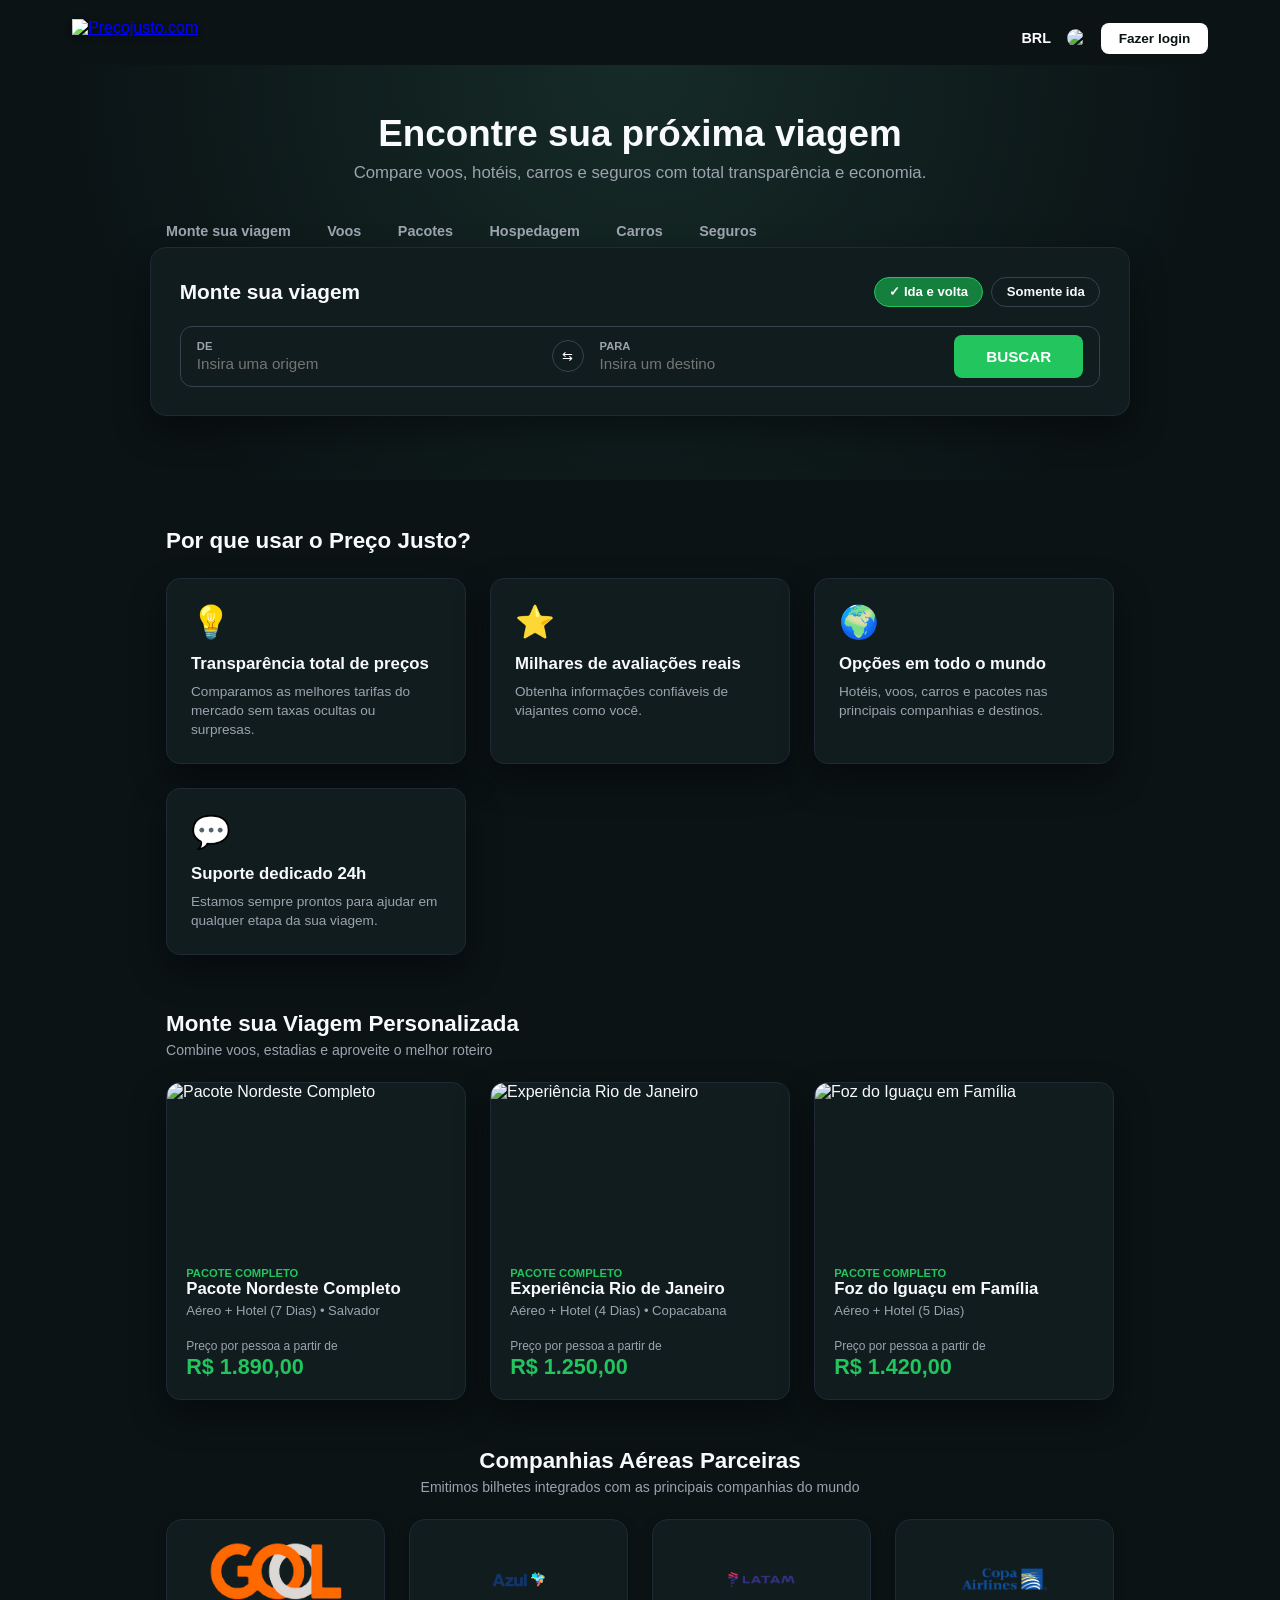
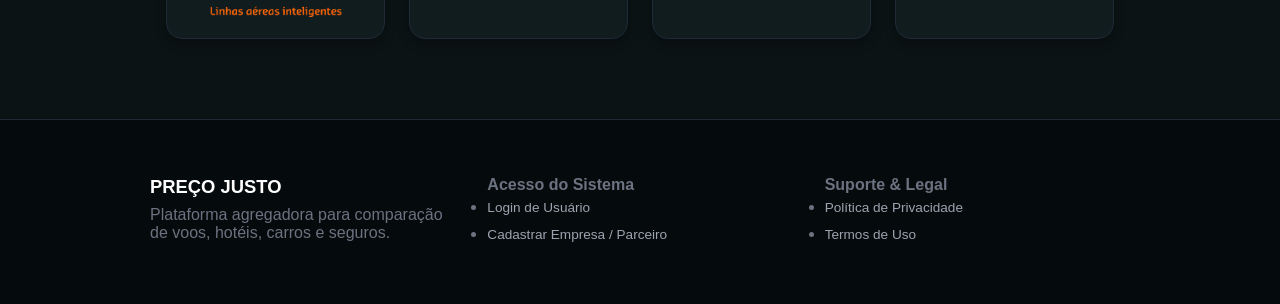
==== commit 92dd42a3: "Update index.html" ====
--- a/index.html
+++ b/index.html
@@ -10,77 +10,46 @@
 </head>
 <body class="dark-mode">
 
-  <!-- CABEÇALHO PRINCIPAL -->
-  <div class="header-booking-wrapper">
-
-    <header class="header">
-      <div class="header-logo">
-        <a href="index.html" class="logo-brand-img-link">
-          <img src="./logo-texto.png"
-               alt="Preçojusto.com"
-               class="nav-text-logo-img">
-        </a>
-      </div>
-
-      <div class="header-nav-actions booking-header-right">
-        <span class="currency-display">BRL</span>
-
-        <img src="https://flagcdn.com/w40/br.png"
-             alt="Brasil"
-             class="flag-icon-small">
-
-        <div id="authActionContainer">
-          <a href="login.html" class="header-btn btn-login">
-            Fazer login
-          </a>
-        </div>
-      </div>
-    </header>
-
-    <!-- NAVEGAÇÃO PRINCIPAL -->
-    <nav class="header-nav-tabs">
-      <button class="tab-btn active"
-        onclick="trocarAba('monte', this)">
-        Monte sua viagem
-      </button>
-
-      <button class="tab-btn"
-        onclick="trocarAba('voos', this)">
-        Voos
-      </button>
-
-      <button class="tab-btn"
-        onclick="trocarAba('pacotes', this)">
-        Pacotes
-      </button>
-
-      <button class="tab-btn"
-        onclick="trocarAba('hospedagem', this)">
-        Hospedagem
-      </button>
-
-      <button class="tab-btn"
-        onclick="trocarAba('carros', this)">
-        Carros
-      </button>
-
-      <button class="tab-btn"
-        onclick="trocarAba('seguros', this)">
-        Seguros
-      </button>
-    </nav>
-
-  </div>
-
-  <!-- Hero Banner e Card de Pesquisa -->
+  <!-- Header Navbar estilo Booking -->
+  <header class="header">
+    <div class="header-logo">
+      <a href="index.html" class="logo-brand-img-link">
+        <img src="./logo-texto.png" alt="Preçojusto.com" class="nav-text-logo-img">
+      </a>
+    </div>
+
+    <div class="header-nav-actions booking-header-right">
+      <span class="currency-display">BRL</span>
+      <img src="https://flagcdn.com/w40/br.png" alt="Brasil" class="flag-icon-small">
+      
+      <!-- Espaço reservado para o botão dinâmico (Login ou Menu) -->
+      <div id="authActionContainer">
+        <a href="login.html" class="header-btn btn-login">Fazer login</a>
+      </div>
+    </div>
+  </header>
+
+  <!-- Hero Banner com Abas Limpas -->
   <section class="hero-section">
     <div class="search-container">
       
+      <!-- Título de Impacto -->
       <div class="hero-brand-header text-center" style="margin-bottom: 2rem;">
         <h1 style="font-size: 2.3rem; font-weight: 800; color: #F8FAFC; margin-bottom: 0.5rem;">Encontre sua próxima viagem</h1>
         <p class="hero-subtitle" style="font-size: 1.05rem; color: #9CA3AF;">Compare voos, hotéis, carros e seguros com total transparência e economia.</p>
       </div>
 
+      <!-- Navegação por Abas -->
+      <div class="tabs-container booking-tabs">
+        <button class="tab-btn active" onclick="trocarAba('monte', this)">Monte sua viagem</button>
+        <button class="tab-btn" onclick="trocarAba('voos', this)">Voos</button>
+        <button class="tab-btn" onclick="trocarAba('pacotes', this)">Pacotes</button>
+        <button class="tab-btn" onclick="trocarAba('hospedagem', this)">Hospedagem</button>
+        <button class="tab-btn" onclick="trocarAba('carros', this)">Carros</button>
+        <button class="tab-btn" onclick="trocarAba('seguros', this)">Seguros</button>
+      </div>
+
+      <!-- Card Central de Busca -->
       <div class="search-card">
         
         <!-- FORMULÁRIO GERAL -->
@@ -190,4 +159,176 @@
     </div>
   </section>
 
-  <!-- Restante do corpo, blocos de conteúdo e rodapé mantêm-se iguais -->
+  <!-- CATÁLOGOS ISOLADOS POR ABA -->
+  <main class="main-body">
+
+    <!-- SEÇÃO: POR QUE USAR O PREÇO JUSTO? -->
+    <section class="section-block" style="margin-bottom: 3.5rem;">
+      <h2 class="section-block-title" style="margin-bottom: 1.5rem;">Por que usar o Preço Justo?</h2>
+      <div class="cards-grid">
+        <div class="content-card" style="padding: 1.5rem;">
+          <div style="font-size: 2rem; margin-bottom: 0.8rem;">💡</div>
+          <h4 style="font-size: 1.05rem; font-weight: 700; margin-bottom: 0.5rem;">Transparência total de preços</h4>
+          <p style="font-size: 0.85rem; color: #9CA3AF; line-height: 1.4;">Comparamos as melhores tarifas do mercado sem taxas ocultas ou surpresas.</p>
+        </div>
+        <div class="content-card" style="padding: 1.5rem;">
+          <div style="font-size: 2rem; margin-bottom: 0.8rem;">⭐</div>
+          <h4 style="font-size: 1.05rem; font-weight: 700; margin-bottom: 0.5rem;">Milhares de avaliações reais</h4>
+          <p style="font-size: 0.85rem; color: #9CA3AF; line-height: 1.4;">Obtenha informações confiáveis de viajantes como você.</p>
+        </div>
+        <div class="content-card" style="padding: 1.5rem;">
+          <div style="font-size: 2rem; margin-bottom: 0.8rem;">🌍</div>
+          <h4 style="font-size: 1.05rem; font-weight: 700; margin-bottom: 0.5rem;">Opções em todo o mundo</h4>
+          <p style="font-size: 0.85rem; color: #9CA3AF; line-height: 1.4;">Hotéis, voos, carros e pacotes nas principais companhias e destinos.</p>
+        </div>
+        <div class="content-card" style="padding: 1.5rem;">
+          <div style="font-size: 2rem; margin-bottom: 0.8rem;">💬</div>
+          <h4 style="font-size: 1.05rem; font-weight: 700; margin-bottom: 0.5rem;">Suporte dedicado 24h</h4>
+          <p style="font-size: 0.85rem; color: #9CA3AF; line-height: 1.4;">Estamos sempre prontos para ajudar em qualquer etapa da sua viagem.</p>
+        </div>
+      </div>
+    </section>
+
+    <!-- 1. BLOCO DE CARROS -->
+    <div id="viewCarros" class="tab-content" style="display:none;">
+      <div class="frota-features-grid">
+        <div class="feature-item">
+          <div class="feature-icon-circle">⚡</div>
+          <div class="feature-text">
+            <h4>Fast Retirada Digital</h4>
+            <p>Retire seu carro em até 5 minutos, sem filas.</p>
+          </div>
+        </div>
+        <div class="feature-item">
+          <div class="feature-icon-circle">🚗</div>
+          <div class="feature-text">
+            <h4>Adicionais</h4>
+            <p>Para que sua viagem seja ainda mais simples!</p>
+          </div>
+        </div>
+        <div class="feature-item">
+          <div class="feature-icon-circle">👤</div>
+          <div class="feature-text">
+            <h4>Portal do Cliente</h4>
+            <p>Tudo o que você precisa em um só lugar.</p>
+          </div>
+        </div>
+      </div>
+
+      <section class="section-block">
+        <h2 class="section-block-title">🚗 Aluguel de Carros</h2>
+        <p class="section-block-subtitle">Encontre o carro certo para você</p>
+        <div class="cards-grid" id="carrosGrid"></div>
+      </section>
+
+      <section class="section-block mt-4">
+        <h2 class="section-block-title text-center">Conheça a nossa Frota</h2>
+        <p class="section-block-subtitle text-center">As melhores condições para você reservar</p>
+        <div class="cards-grid" id="frotaGrid"></div>
+      </section>
+    </div>
+
+    <!-- 2. BLOCO DE HOSPEDAGEM -->
+    <div id="viewHospedagem" class="tab-content" style="display:none;">
+      <section class="section-block">
+        <h2 class="section-block-title">Especial Nordeste: Hotéis e Resorts</h2>
+        <p class="section-block-subtitle">Estadias incríveis nos melhores destinos</p>
+        <div class="cards-grid" id="hospedagemGrid"></div>
+      </section>
+
+      <section class="section-block mt-4">
+        <h2 class="section-block-title">🏰 Hospedagens em Campos do Jordão</h2>
+        <p class="section-block-subtitle">Parcele em até 10x sem juros</p>
+        <div class="cards-grid" id="camposGrid"></div>
+      </section>
+    </div>
+
+    <!-- 3. BLOCO DE VOOS, PACOTES E MONTE SUA VIAGEM -->
+    <div id="viewVoos" class="tab-content" style="display:none;">
+      <section class="section-block">
+        <h2 class="section-block-title" id="secVoosTitle">Destaques e Ofertas</h2>
+        <p class="section-block-subtitle" id="secVoosSub">As melhores opções selecionadas para você</p>
+        <div class="cards-grid" id="voosGrid"></div>
+      </section>
+
+      <!-- Bloco com as Logos PNG das Companhias Aéreas -->
+      <section class="section-block mt-4">
+        <h2 class="section-block-title text-center">Companhias Aéreas Parceiras</h2>
+        <p class="section-block-subtitle text-center">Emitimos bilhetes integrados com as principais companhias do mundo</p>
+        <div class="airline-logos-grid">
+          <div class="airline-card"><img src="./empresa/gol.png" alt="GOL" class="airline-img"></div>
+          <div class="airline-card"><img src="./empresa/azul.png" alt="Azul" class="airline-img"></div>
+          <div class="airline-card"><img src="./empresa/latam.png" alt="Latam" class="airline-img"></div>
+          <div class="airline-card"><img src="./empresa/copa.png" alt="Copa" class="airline-img"></div>
+        </div>
+      </section>
+    </div>
+
+    <!-- 4. BLOCO DE SEGUROS -->
+    <div id="viewSeguros" class="tab-content" style="display:none;">
+      <section class="section-block">
+        <h2 class="section-block-title">🛡️ Viaje Protegido com um Seguro Viagem</h2>
+        <p class="section-block-subtitle">Assistência médica completa e flexível</p>
+        <div class="cards-grid" id="segurosGrid"></div>
+      </section>
+
+      <section class="section-block mt-4">
+        <h2 class="section-block-title">Dúvidas Frequentes sobre Seguro Viagem</h2>
+        <div class="faq-grid">
+          <div class="faq-card content-card">
+            <h4>O que é o seguro viagem?</h4>
+            <p>Cuida e presta suporte ao passageiro durante o período da viagem em casos de urgência médica.</p>
+          </div>
+          <div class="faq-card content-card">
+            <h4>Por que contratar?</h4>
+            <p>Garante tranquilidade total contra despesas médicas inesperadas e extravio de bagagem.</p>
+          </div>
+        </div>
+      </section>
+    </div>
+
+  </main>
+
+  <!-- Rodapé -->
+  <footer class="footer">
+    <div class="footer-container">
+      <div>
+        <h4 class="footer-logo">PREÇO JUSTO</h4>
+        <p>Plataforma agregadora para comparação de voos, hotéis, carros e seguros.</p>
+      </div>
+      <div>
+        <h4>Acesso do Sistema</h4>
+        <ul>
+          <li><a href="login.html">Login de Usuário</a></li>
+          <li><a href="empresa-cadastro.html">Cadastrar Empresa / Parceiro</a></li>
+        </ul>
+      </div>
+      <div>
+        <h4>Suporte & Legal</h4>
+        <ul>
+          <li><a href="#">Política de Privacidade</a></li>
+          <li><a href="#">Termos de Uso</a></li>
+        </ul>
+      </div>
+    </div>
+  </footer>
+
+  <!-- Script para alternar entre "Fazer login" e o botão "Menu" com base no login -->
+  <script>
+    window.addEventListener('DOMContentLoaded', function() {
+      const jaLogado = localStorage.getItem('usuarioLogado') === 'true';
+      const container = document.getElementById('authActionContainer');
+
+      if (jaLogado) {
+        container.innerHTML = `
+          <button class="header-btn btn-menu" onclick="alert('Menu do usuário aberto!')">
+            <span class="menu-icon">☰</span> Menu
+          </button>
+        `;
+      }
+    });
+  </script>
+
+  <script src="./script.js"></script>
+</body>
+</html>
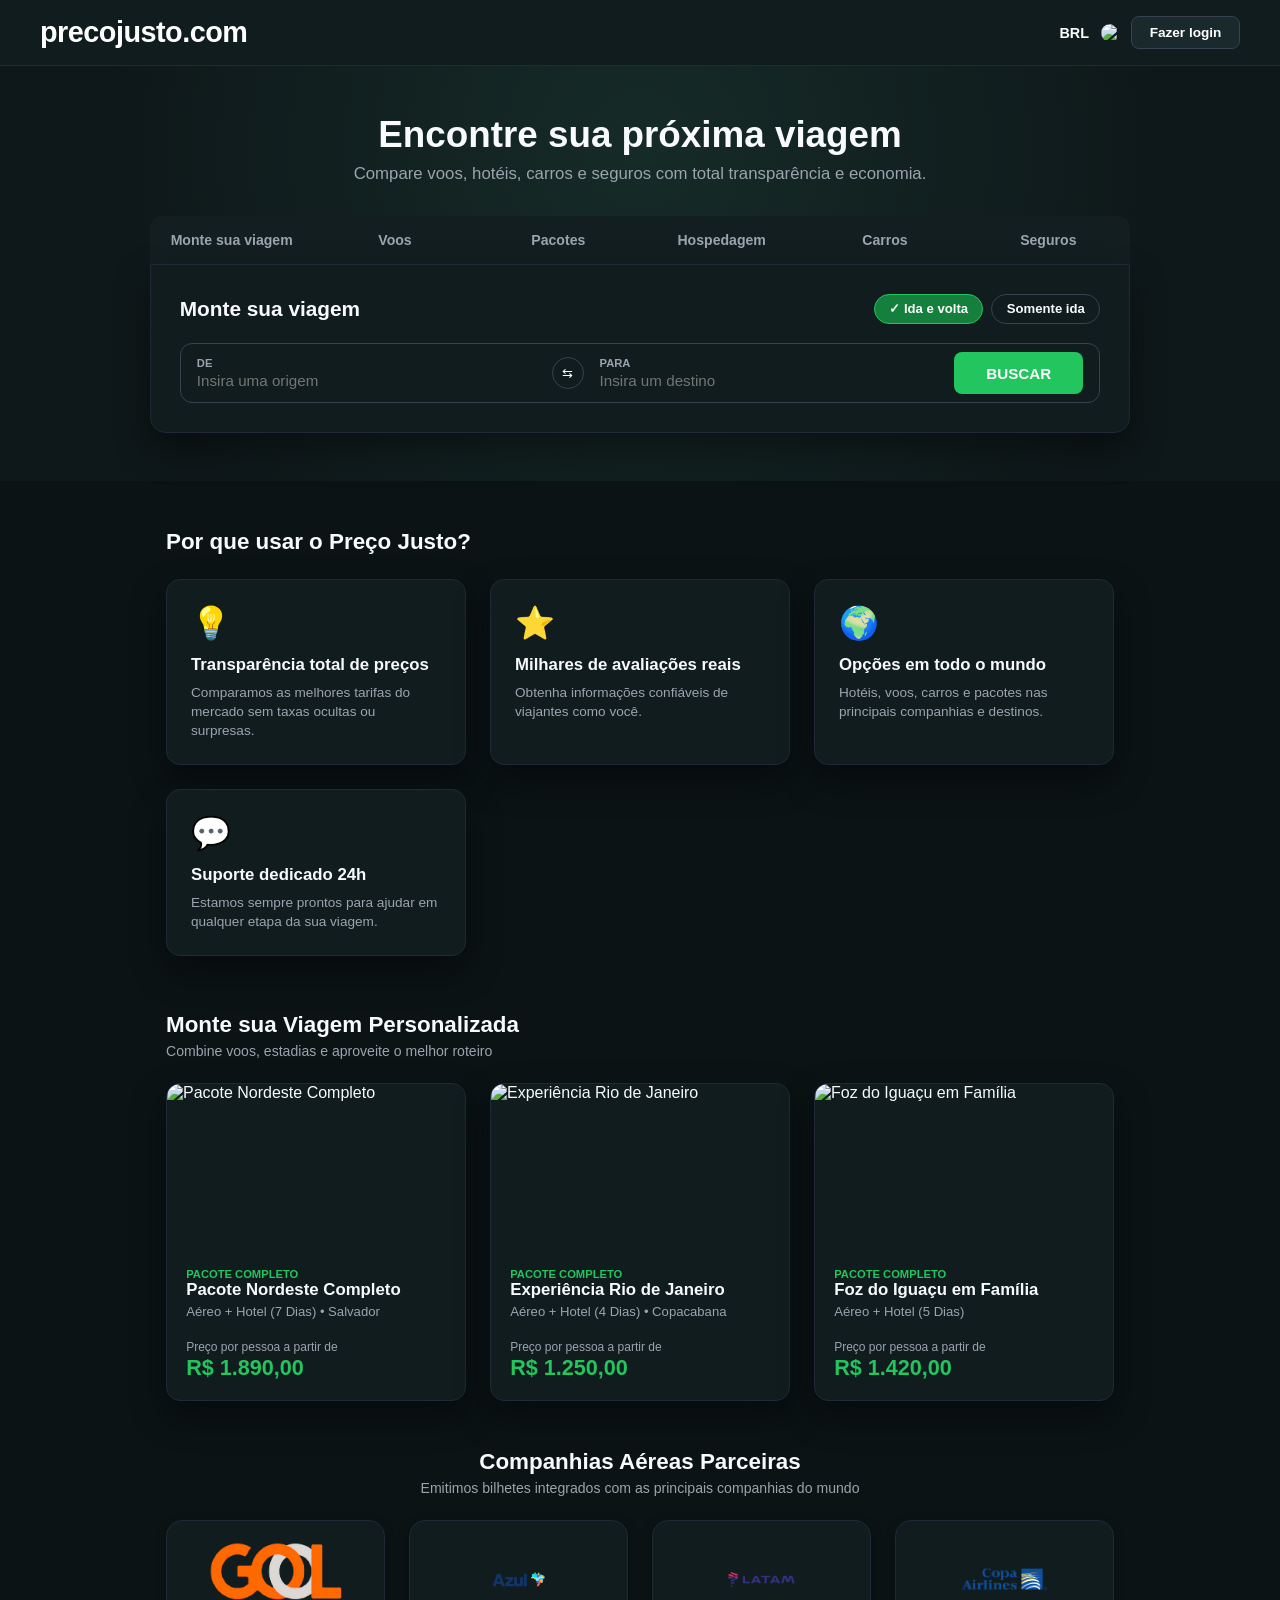
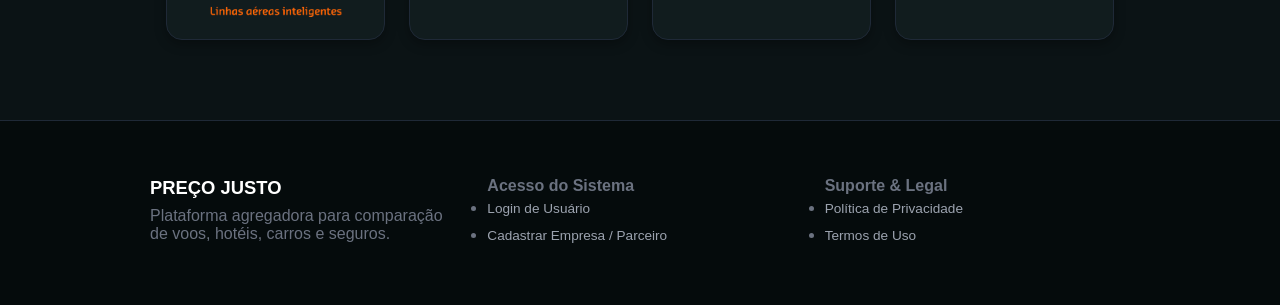
==== commit d678c8d6: "Atualizar o index.html" ====
--- a/index.html
+++ b/index.html
@@ -3,33 +3,29 @@
 <head>
   <meta charset="UTF-8">
   <meta name="viewport" content="width=device-width, initial-scale=1.0">
-  <title>Preçojusto.com | Site Oficial | Tarifas justas e mais economia</title>
+  <title>Precojusto.com | Site Oficial | Tarifas justas e mais economia</title>
   <link rel="icon" type="image/png" sizes="32x32" href="./logo.png">
   <link rel="shortcut icon" type="image/png" href="./logo.png">
   <link rel="stylesheet" href="./style.css">
 </head>
 <body class="dark-mode">
 
-  <!-- Header Navbar estilo Booking -->
+  <!-- Header Navbar estilo Booking com texto totalmente em branco e bandeira menor -->
   <header class="header">
     <div class="header-logo">
-      <a href="index.html" class="logo-brand-img-link">
-        <img src="./logo-texto.png" alt="Preçojusto.com" class="nav-text-logo-img">
+      <a href="index.html" class="logo-text-brand-pure">
+        precojusto.com
       </a>
     </div>
 
     <div class="header-nav-actions booking-header-right">
       <span class="currency-display">BRL</span>
       <img src="https://flagcdn.com/w40/br.png" alt="Brasil" class="flag-icon-small">
-      
-      <!-- Espaço reservado para o botão dinâmico (Login ou Menu) -->
-      <div id="authActionContainer">
-        <a href="login.html" class="header-btn btn-login">Fazer login</a>
-      </div>
+      <a href="login.html" class="header-btn btn-login">Fazer login</a>
     </div>
   </header>
 
-  <!-- Hero Banner com Abas Limpas -->
+  <!-- Hero Banner com Abas limpas (Sem emojis) -->
   <section class="hero-section">
     <div class="search-container">
       
@@ -39,7 +35,7 @@
         <p class="hero-subtitle" style="font-size: 1.05rem; color: #9CA3AF;">Compare voos, hotéis, carros e seguros com total transparência e economia.</p>
       </div>
 
-      <!-- Navegação por Abas -->
+      <!-- Navegação por Abas (Sem Emojis) -->
       <div class="tabs-container booking-tabs">
         <button class="tab-btn active" onclick="trocarAba('monte', this)">Monte sua viagem</button>
         <button class="tab-btn" onclick="trocarAba('voos', this)">Voos</button>
@@ -95,14 +91,9 @@
               <input type="text" id="stayDestino" placeholder="Para onde você vai?">
             </div>
 
-            <div class="input-box">
-              <span class="box-label">ENTRADA (CHECK-IN)</span>
-              <input type="date" id="stayDataEntrada" class="date-input-clean">
-            </div>
-
-            <div class="input-box">
-              <span class="box-label">SAÍDA (CHECK-OUT)</span>
-              <input type="date" id="stayDataSaida" class="date-input-clean">
+            <div class="input-box flex-2">
+              <span class="box-label">ENTRADA / SAÍDA</span>
+              <input type="date" id="stayDatas" style="color: #FFFFFF; background: transparent; border: none; outline: none; font-size: 0.95rem; cursor: pointer;">
             </div>
 
             <div class="input-box flex-2 relative-box">
@@ -313,22 +304,6 @@
     </div>
   </footer>
 
-  <!-- Script para alternar entre "Fazer login" e o botão "Menu" com base no login -->
-  <script>
-    window.addEventListener('DOMContentLoaded', function() {
-      const jaLogado = localStorage.getItem('usuarioLogado') === 'true';
-      const container = document.getElementById('authActionContainer');
-
-      if (jaLogado) {
-        container.innerHTML = `
-          <button class="header-btn btn-menu" onclick="alert('Menu do usuário aberto!')">
-            <span class="menu-icon">☰</span> Menu
-          </button>
-        `;
-      }
-    });
-  </script>
-
   <script src="./script.js"></script>
 </body>
 </html>
--- a/style.css
+++ b/style.css
@@ -11,145 +11,35 @@
   color: #F8FAFC;
 }
 
-/* =========================================================
-   TOPO UNIFICADO COM DEGRADÊ ELEGANTE (Estilo Booking)
-========================================================= */
-.header-booking-wrapper {
-  background: linear-gradient(180deg, #132225 0%, #0E1719 100%);
-  position: sticky;
-  top: 0;
-  z-index: 100;
-  border-bottom: 1px solid rgba(255, 255, 255, 0.06);
-}
-
-.header {
-  max-width: 1200px;
-  margin: 0 auto;
-  padding: 1.2rem 2rem 0.5rem 2rem;
-  display: flex;
-  justify-content: space-between;
-  align-items: center;
-}
-
-/* LOGO DE TEXTO DO CABEÇALHO */
-.logo-brand-img-link {
-  display: flex;
-  align-items: center;
-}
-
-.nav-text-logo-img {
-  height: 38px;
-  width: auto;
-  object-fit: contain;
-  filter: drop-shadow(0 2px 6px rgba(0,0,0,0.6)) brightness(1.25);
-}
-
-/* Ações do lado direito do cabeçalho */
-.booking-header-right {
-  display: flex;
-  align-items: center;
-  gap: 16px;
-}
-
-.currency-display {
-  color: #FFFFFF;
-  font-weight: 700;
-  font-size: 0.9rem;
-  cursor: pointer;
-}
-
-.flag-icon-small {
-  width: 18px;
-  height: 18px;
-  border-radius: 50%;
-  object-fit: cover;
-  cursor: pointer;
-}
-
-.header-btn {
-  padding: 0.5rem 1.1rem;
-  border-radius: 8px;
-  font-weight: 600;
-  font-size: 0.85rem;
-  cursor: pointer;
-  text-decoration: none;
-  display: inline-flex;
-  align-items: center;
-  gap: 6px;
-}
-
-.btn-login {
-  background-color: #FFFFFF;
-  color: #0B1315;
-  font-weight: 700;
-}
-
-.btn-menu {
+body.dark-mode .header {
+  background-color: #111C1E;
+  border-bottom: 1px solid #1F2937;
+}
+
+body.dark-mode .header-btn {
   background-color: #1A292C;
   border: 1px solid #374151;
   color: #FFFFFF;
-  font-weight: 700;
-}
-
-/* =========================================================
-   FAIXA DE ABAS INTEGRADA NO MESMO BLOCO DO TOPO
-========================================================= */
-.header-nav-tabs {
-  max-width: 1200px;
-  margin: 0 auto;
-  padding: 0 2rem 0.8rem 2rem;
-  display: flex;
-  gap: 8px;
-  overflow-x: auto;
-}
-
-.tab-btn {
-  background: transparent;
-  border: none;
-  color: #9CA3AF;
-  font-size: 0.9rem;
-  font-weight: 600;
-  padding: 0.5rem 1rem;
-  border-radius: 20px;
-  cursor: pointer;
-  white-space: nowrap;
-  display: inline-flex;
-  align-items: center;
-}
-
-.tab-btn:hover {
-  color: #FFFFFF;
-  background-color: rgba(255, 255, 255, 0.05);
-}
-
-.tab-btn.active {
+}
+
+body.dark-mode .hero-section {
+  background-color: #0E1719;
+  background-image: radial-gradient(circle at 50% 20%, #162B28 0%, #0E1719 75%);
+}
+
+body.dark-mode .tabs-container {
+  background-color: #121E20;
+}
+
+body.dark-mode .tab-btn {
+  color: #9CA3AF;
+}
+
+body.dark-mode .tab-btn.active {
   background-color: #1A292C;
-  color: #FFFFFF;
-  border: 1px solid #374151;
-}
-
-/* =========================================================
-   HERO SECTION COM TRANSIÇÃO SUAVE E DEGRADÊ
-========================================================= */
-body.dark-mode .hero-section {
-  background: radial-gradient(circle at 50% 0%, #162B28 0%, #0B1315 75%);
-}
-
-.hero-section { padding: 3rem 1rem 4rem 1rem; }
-
-.hero-brand-header {
-  text-align: center;
-  max-width: 980px;
-  margin: 0 auto 2rem auto;
-}
-
-.hero-subtitle {
-  color: #9CA3AF;
-  font-size: 1.05rem;
-  margin-top: 0.5rem;
-}
-
-.search-container { max-width: 980px; margin: 0 auto; }
+  color: #22C55E;
+  border-bottom: 3px solid #22C55E;
+}
 
 body.dark-mode .search-card, 
 body.dark-mode .content-card, 
@@ -161,8 +51,114 @@
   box-shadow: 0 15px 35px rgba(0, 0, 0, 0.4);
 }
 
+body.dark-mode .search-inputs-grid {
+  border: 1px solid #374151;
+  background-color: #111C1E;
+}
+
+body.dark-mode input, 
+body.dark-mode select {
+  color: #FFFFFF;
+}
+
+body.dark-mode .footer {
+  background-color: #050B0C;
+  color: #6B7280;
+}
+
+.header {
+  max-width: 100%;
+  padding: 1rem 2.5rem;
+  display: flex;
+  justify-content: space-between;
+  align-items: center;
+  position: sticky;
+  top: 0;
+  z-index: 100;
+}
+
+/* =========================================================
+   ESTILO DA MARCA TEXTUAL NO CABEÇALHO (Estilo Booking)
+========================================================= */
+.logo-text-brand-pure {
+  font-size: 1.8rem;
+  font-weight: 800;
+  color: #FFFFFF;
+  text-decoration: none;
+  letter-spacing: -0.5px;
+}
+
+/* Container da moeda e bandeira pequena no Header */
+.booking-header-right {
+  display: flex;
+  align-items: center;
+  gap: 12px;
+}
+
+.currency-display {
+  color: #FFFFFF;
+  font-weight: 700;
+  font-size: 0.9rem;
+  cursor: pointer;
+}
+
+/* Bandeira menor estilo Booking */
+.flag-icon-small {
+  width: 18px;
+  height: 18px;
+  border-radius: 50%;
+  object-fit: cover;
+  cursor: pointer;
+}
+
+.header-btn {
+  padding: 0.5rem 1.1rem;
+  border-radius: 8px;
+  font-weight: 600;
+  font-size: 0.85rem;
+  cursor: pointer;
+  text-decoration: none;
+  display: inline-flex;
+  align-items: center;
+}
+
+.btn-login { font-weight: 700; }
+
+.hero-section { padding: 3rem 1rem; }
+
+.hero-brand-header {
+  text-align: center;
+  max-width: 980px;
+  margin: 0 auto 2rem auto;
+}
+
+.hero-subtitle {
+  color: #9CA3AF;
+  font-size: 1.05rem;
+  margin-top: 0.5rem;
+}
+
+.search-container { max-width: 980px; margin: 0 auto; }
+
+.tabs-container {
+  display: flex;
+  border-radius: 12px 12px 0 0;
+  overflow-x: auto;
+}
+
+.tab-btn {
+  flex: 1;
+  padding: 1rem;
+  font-size: 0.88rem;
+  font-weight: 600;
+  cursor: pointer;
+  white-space: nowrap;
+  border: none;
+  background: transparent;
+}
+
 .search-card {
-  border-radius: 16px;
+  border-radius: 0 0 16px 16px;
   padding: 1.8rem;
 }
 
@@ -196,11 +192,6 @@
 
 .radio-pill input { display: none; }
 
-body.dark-mode .search-inputs-grid {
-  border: 1px solid #374151;
-  background-color: #111C1E;
-}
-
 .search-inputs-grid {
   display: flex;
   align-items: center;
@@ -222,11 +213,6 @@
   font-weight: 700;
   color: #9CA3AF;
   text-transform: uppercase;
-}
-
-body.dark-mode input, 
-body.dark-mode select {
-  color: #FFFFFF;
 }
 
 .input-box input {
@@ -237,18 +223,6 @@
   background: transparent;
   cursor: pointer;
   color: #FFFFFF;
-}
-
-.date-input-clean {
-  border: none;
-  outline: none;
-  font-size: 0.95rem;
-  padding-top: 0.2rem;
-  background: transparent;
-  cursor: pointer;
-  color: #FFFFFF;
-  color-scheme: dark;
-  width: 100%;
 }
 
 .input-box input[type="date"] {
@@ -472,6 +446,9 @@
 .feature-text h4 { font-size: 0.95rem; font-weight: 700; }
 .feature-text p { font-size: 0.8rem; color: #9CA3AF; }
 
+/* =========================================================
+   LOGOS DAS COMPANHIAS AÉREAS - GRANDES E UNIFORMES
+========================================================= */
 .airline-logos-grid {
   display: grid;
   grid-template-columns: repeat(auto-fit, minmax(200px, 1fr));
@@ -510,11 +487,6 @@
 .faq-card h4 { font-size: 1rem; margin-bottom: 0.6rem; }
 .faq-card p { font-size: 0.85rem; color: #9CA3AF; line-height: 1.4; }
 
-body.dark-mode .footer {
-  background-color: #050B0C;
-  color: #6B7280;
-}
-
 .footer {
   background-color: #050B0C;
   color: #9CA3AF;
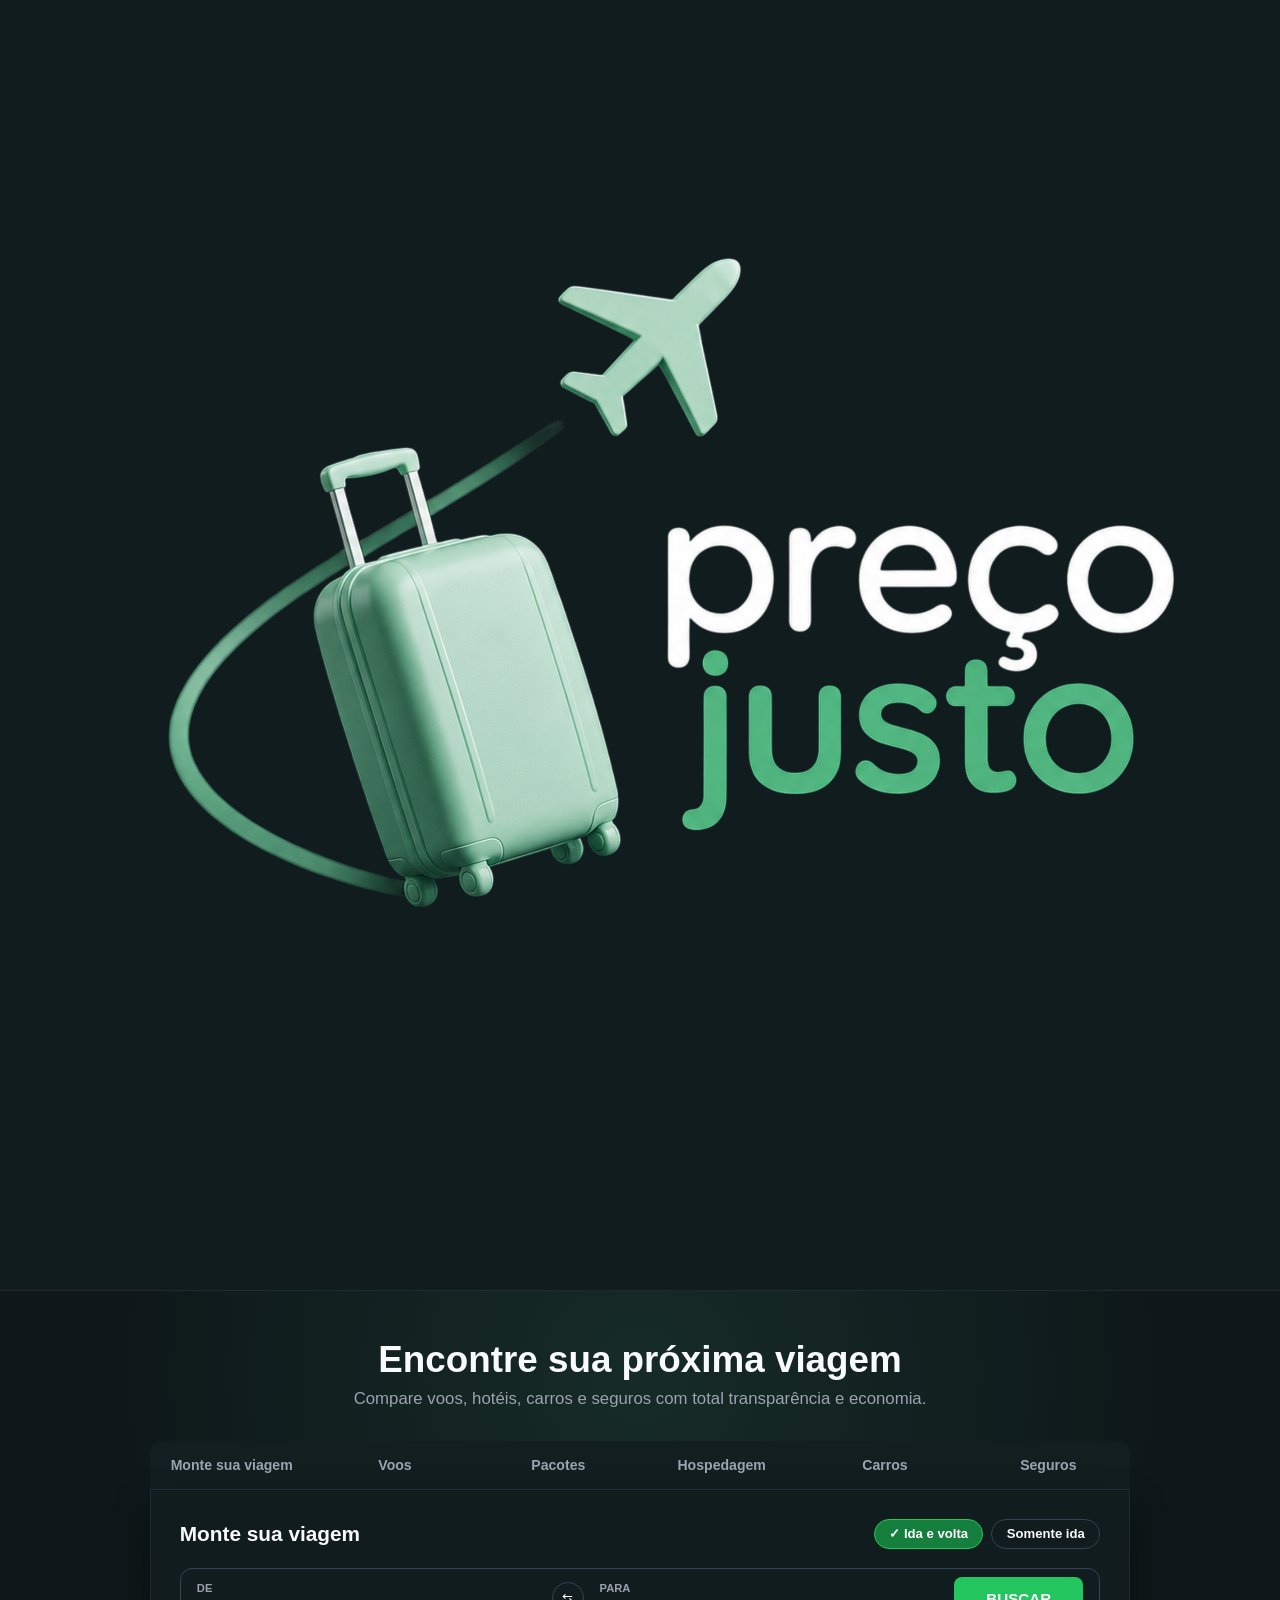
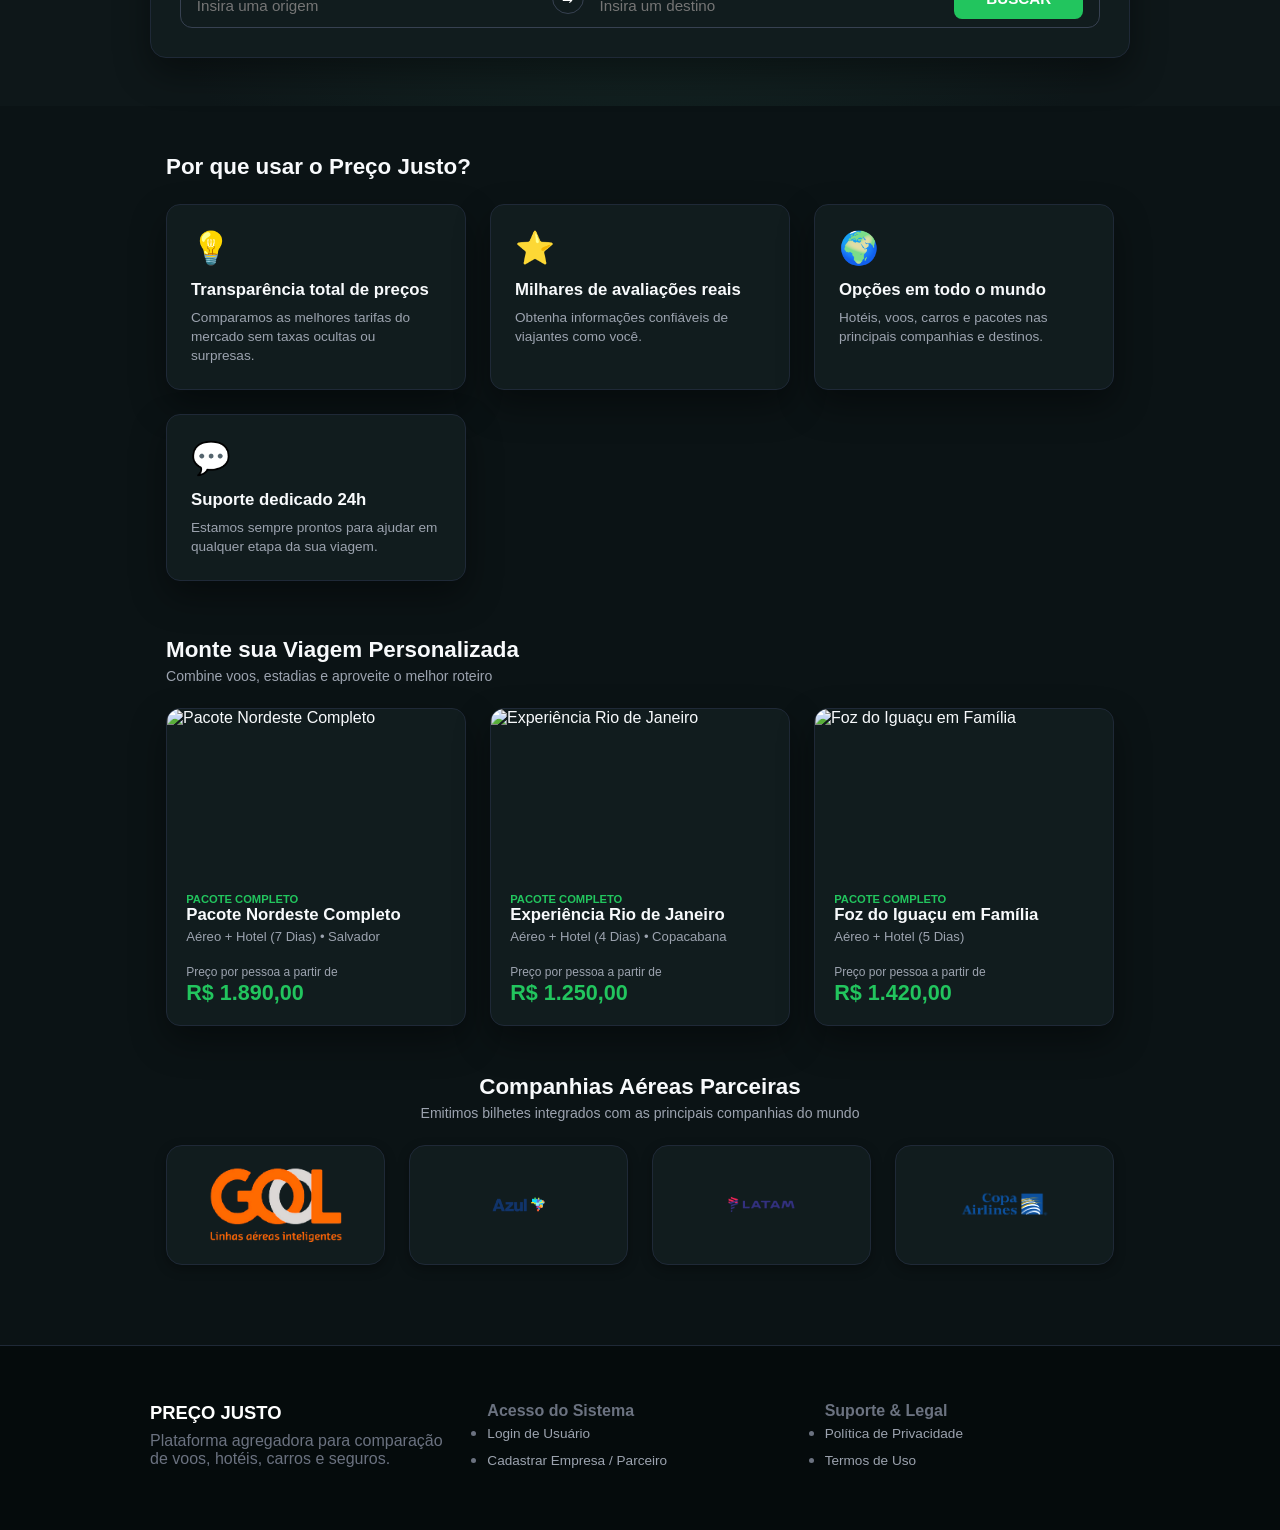
==== commit b991564b: "Update index.html" ====
--- a/index.html
+++ b/index.html
@@ -3,29 +3,33 @@
 <head>
   <meta charset="UTF-8">
   <meta name="viewport" content="width=device-width, initial-scale=1.0">
-  <title>Precojusto.com | Site Oficial | Tarifas justas e mais economia</title>
+  <title>Preçojusto.com | Site Oficial | Tarifas justas e mais economia</title>
   <link rel="icon" type="image/png" sizes="32x32" href="./logo.png">
   <link rel="shortcut icon" type="image/png" href="./logo.png">
   <link rel="stylesheet" href="./style.css">
 </head>
 <body class="dark-mode">
 
-  <!-- Header Navbar estilo Booking com texto totalmente em branco e bandeira menor -->
+  <!-- Header Navbar Original com a logo.png -->
   <header class="header">
     <div class="header-logo">
-      <a href="index.html" class="logo-text-brand-pure">
-        precojusto.com
+      <a href="index.html" class="logo-brand-img-link">
+        <img src="./logo.png" alt="Preçojusto.com" class="nav-text-logo-img">
       </a>
     </div>
 
     <div class="header-nav-actions booking-header-right">
       <span class="currency-display">BRL</span>
       <img src="https://flagcdn.com/w40/br.png" alt="Brasil" class="flag-icon-small">
-      <a href="login.html" class="header-btn btn-login">Fazer login</a>
+      
+      <!-- Espaço reservado para o botão dinâmico (Login ou Menu) -->
+      <div id="authActionContainer">
+        <a href="login.html" class="header-btn btn-login">Fazer login</a>
+      </div>
     </div>
   </header>
 
-  <!-- Hero Banner com Abas limpas (Sem emojis) -->
+  <!-- Hero Banner com Abas -->
   <section class="hero-section">
     <div class="search-container">
       
@@ -35,7 +39,7 @@
         <p class="hero-subtitle" style="font-size: 1.05rem; color: #9CA3AF;">Compare voos, hotéis, carros e seguros com total transparência e economia.</p>
       </div>
 
-      <!-- Navegação por Abas (Sem Emojis) -->
+      <!-- Navegação por Abas -->
       <div class="tabs-container booking-tabs">
         <button class="tab-btn active" onclick="trocarAba('monte', this)">Monte sua viagem</button>
         <button class="tab-btn" onclick="trocarAba('voos', this)">Voos</button>
@@ -91,9 +95,14 @@
               <input type="text" id="stayDestino" placeholder="Para onde você vai?">
             </div>
 
-            <div class="input-box flex-2">
-              <span class="box-label">ENTRADA / SAÍDA</span>
-              <input type="date" id="stayDatas" style="color: #FFFFFF; background: transparent; border: none; outline: none; font-size: 0.95rem; cursor: pointer;">
+            <div class="input-box">
+              <span class="box-label">ENTRADA (CHECK-IN)</span>
+              <input type="date" id="stayDataEntrada" class="date-input-clean">
+            </div>
+
+            <div class="input-box">
+              <span class="box-label">SAÍDA (CHECK-OUT)</span>
+              <input type="date" id="stayDataSaida" class="date-input-clean">
             </div>
 
             <div class="input-box flex-2 relative-box">
@@ -304,6 +313,22 @@
     </div>
   </footer>
 
+  <!-- Script para alternar entre "Fazer login" e o botão "Menu" com base no login -->
+  <script>
+    window.addEventListener('DOMContentLoaded', function() {
+      const jaLogado = localStorage.getItem('usuarioLogado') === 'true';
+      const container = document.getElementById('authActionContainer');
+
+      if (jaLogado) {
+        container.innerHTML = `
+          <button class="header-btn btn-menu" onclick="alert('Menu do usuário aberto!')">
+            <span class="menu-icon">☰</span> Menu
+          </button>
+        `;
+      }
+    });
+  </script>
+
   <script src="./script.js"></script>
 </body>
 </html>
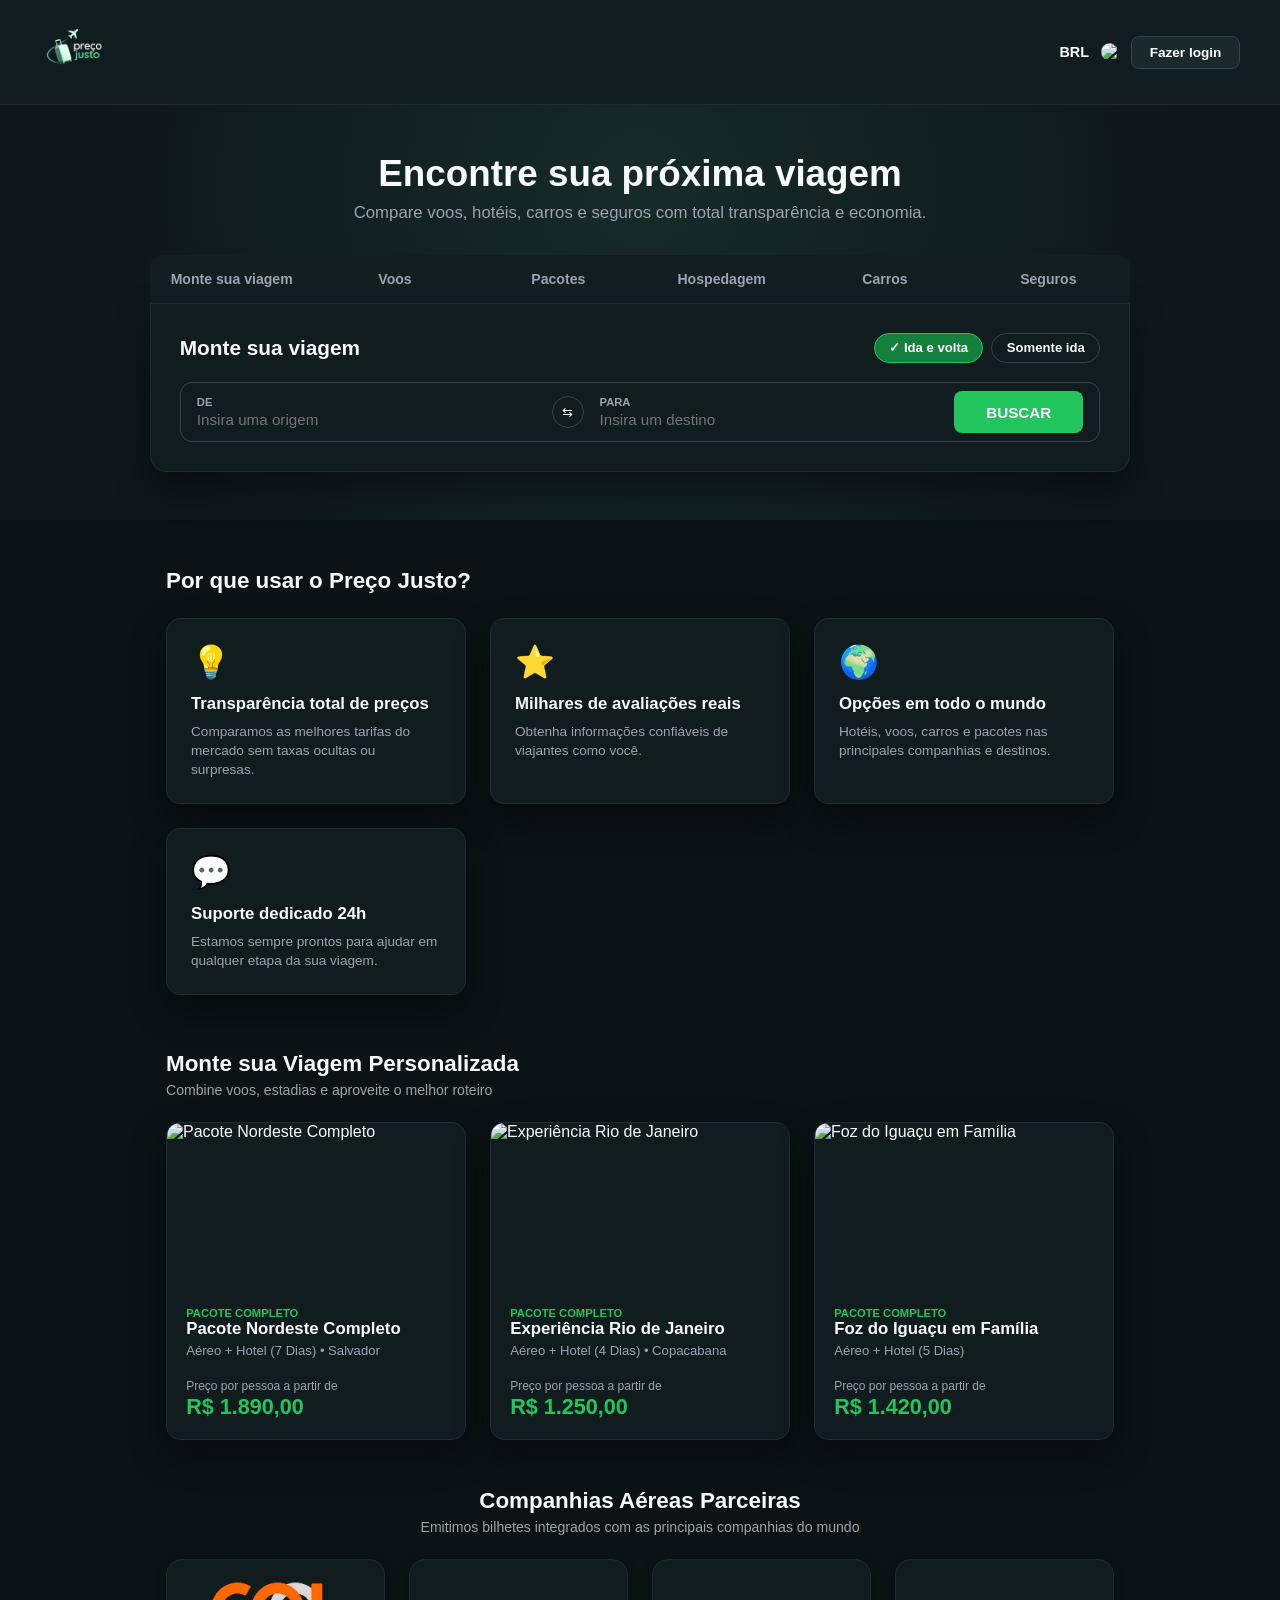
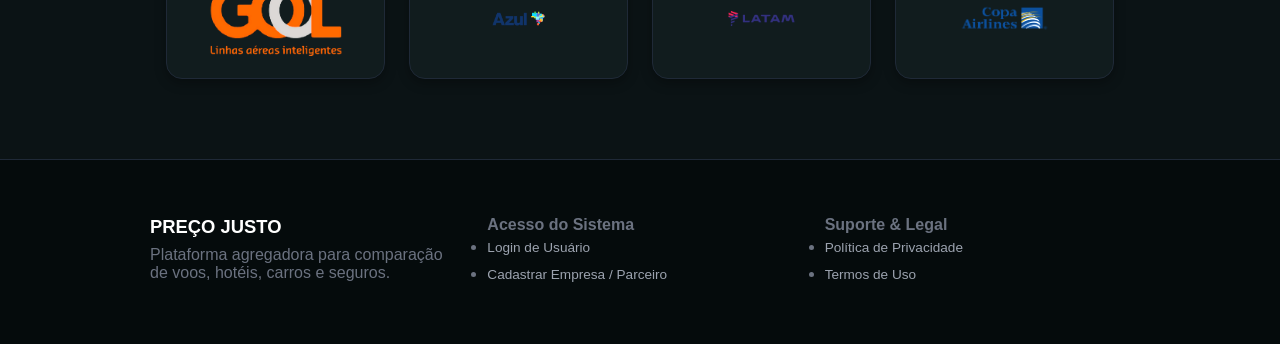
==== commit 64c7a31b: "Update index.html" ====
--- a/index.html
+++ b/index.html
@@ -179,7 +179,7 @@
         <div class="content-card" style="padding: 1.5rem;">
           <div style="font-size: 2rem; margin-bottom: 0.8rem;">🌍</div>
           <h4 style="font-size: 1.05rem; font-weight: 700; margin-bottom: 0.5rem;">Opções em todo o mundo</h4>
-          <p style="font-size: 0.85rem; color: #9CA3AF; line-height: 1.4;">Hotéis, voos, carros e pacotes nas principais companhias e destinos.</p>
+          <p style="font-size: 0.85rem; color: #9CA3AF; line-height: 1.4;">Hotéis, voos, carros e pacotes nas principales companhias e destinos.</p>
         </div>
         <div class="content-card" style="padding: 1.5rem;">
           <div style="font-size: 2rem; margin-bottom: 0.8rem;">💬</div>
@@ -251,15 +251,15 @@
         <div class="cards-grid" id="voosGrid"></div>
       </section>
 
-      <!-- Bloco com as Logos PNG das Companhias Aéreas -->
+      <!-- Bloco com as Logos PNG das Companhias Aéreas (GOL sem classe de tamanho extra) -->
       <section class="section-block mt-4">
         <h2 class="section-block-title text-center">Companhias Aéreas Parceiras</h2>
         <p class="section-block-subtitle text-center">Emitimos bilhetes integrados com as principais companhias do mundo</p>
         <div class="airline-logos-grid">
           <div class="airline-card"><img src="./empresa/gol.png" alt="GOL" class="airline-img"></div>
-          <div class="airline-card"><img src="./empresa/azul.png" alt="Azul" class="airline-img"></div>
-          <div class="airline-card"><img src="./empresa/latam.png" alt="Latam" class="airline-img"></div>
-          <div class="airline-card"><img src="./empresa/copa.png" alt="Copa" class="airline-img"></div>
+          <div class="airline-card"><img src="./empresa/azul.png" alt="Azul" class="airline-img logo-ajustada"></div>
+          <div class="airline-card"><img src="./empresa/latam.png" alt="Latam" class="airline-img logo-ajustada"></div>
+          <div class="airline-card"><img src="./empresa/copa.png" alt="Copa" class="airline-img logo-ajustada"></div>
         </div>
       </section>
     </div>
--- a/style.css
+++ b/style.css
@@ -506,3 +506,9 @@
 .footer-logo { color: white; font-size: 1.15rem; margin-bottom: 0.5rem; }
 .footer a { color: #9CA3AF; text-decoration: none; font-size: 0.85rem; line-height: 2; }
 .footer a:hover { color: #22C55E; }
+.nav-text-logo-img {
+  height: 68px; /* Podes ajustar este valor para mais (ex: 52px) ou menos (ex: 42px) */
+  width: auto;
+  object-fit: contain;
+  filter: brightness(1.2);
+}
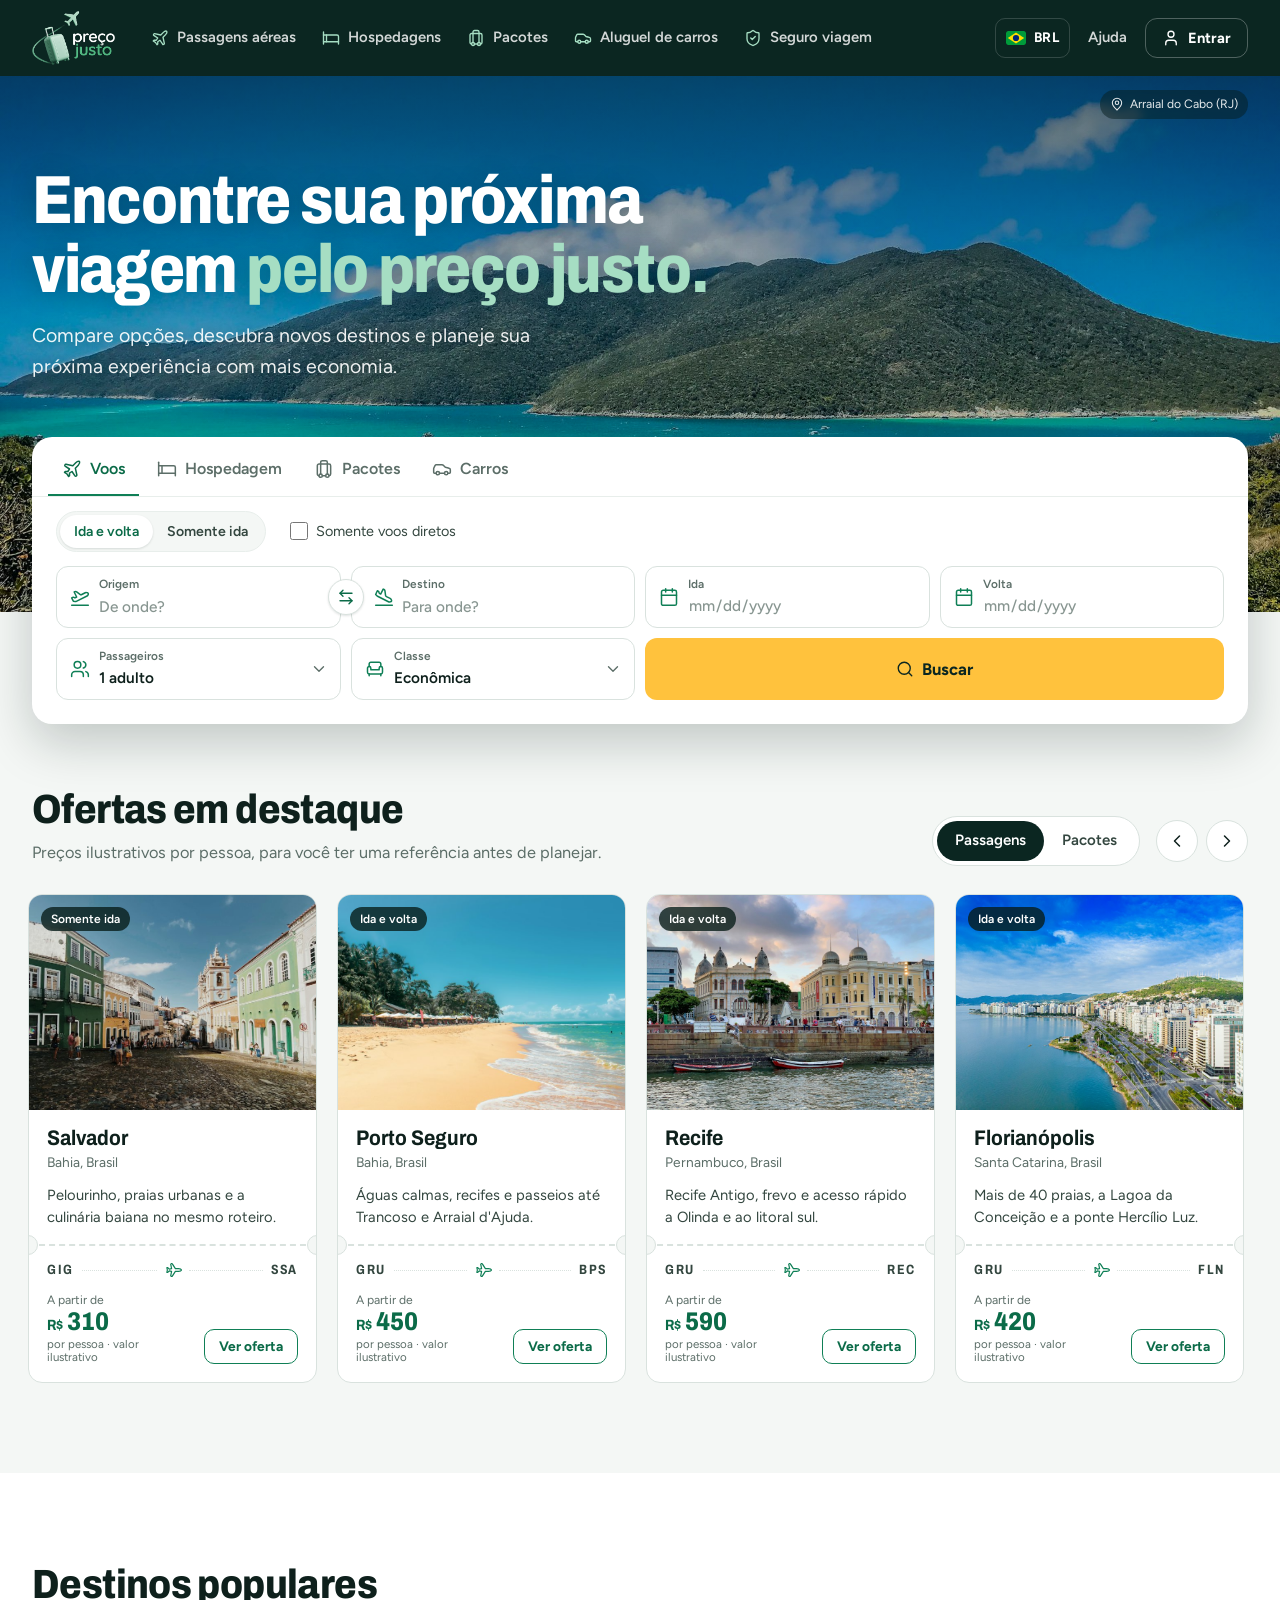
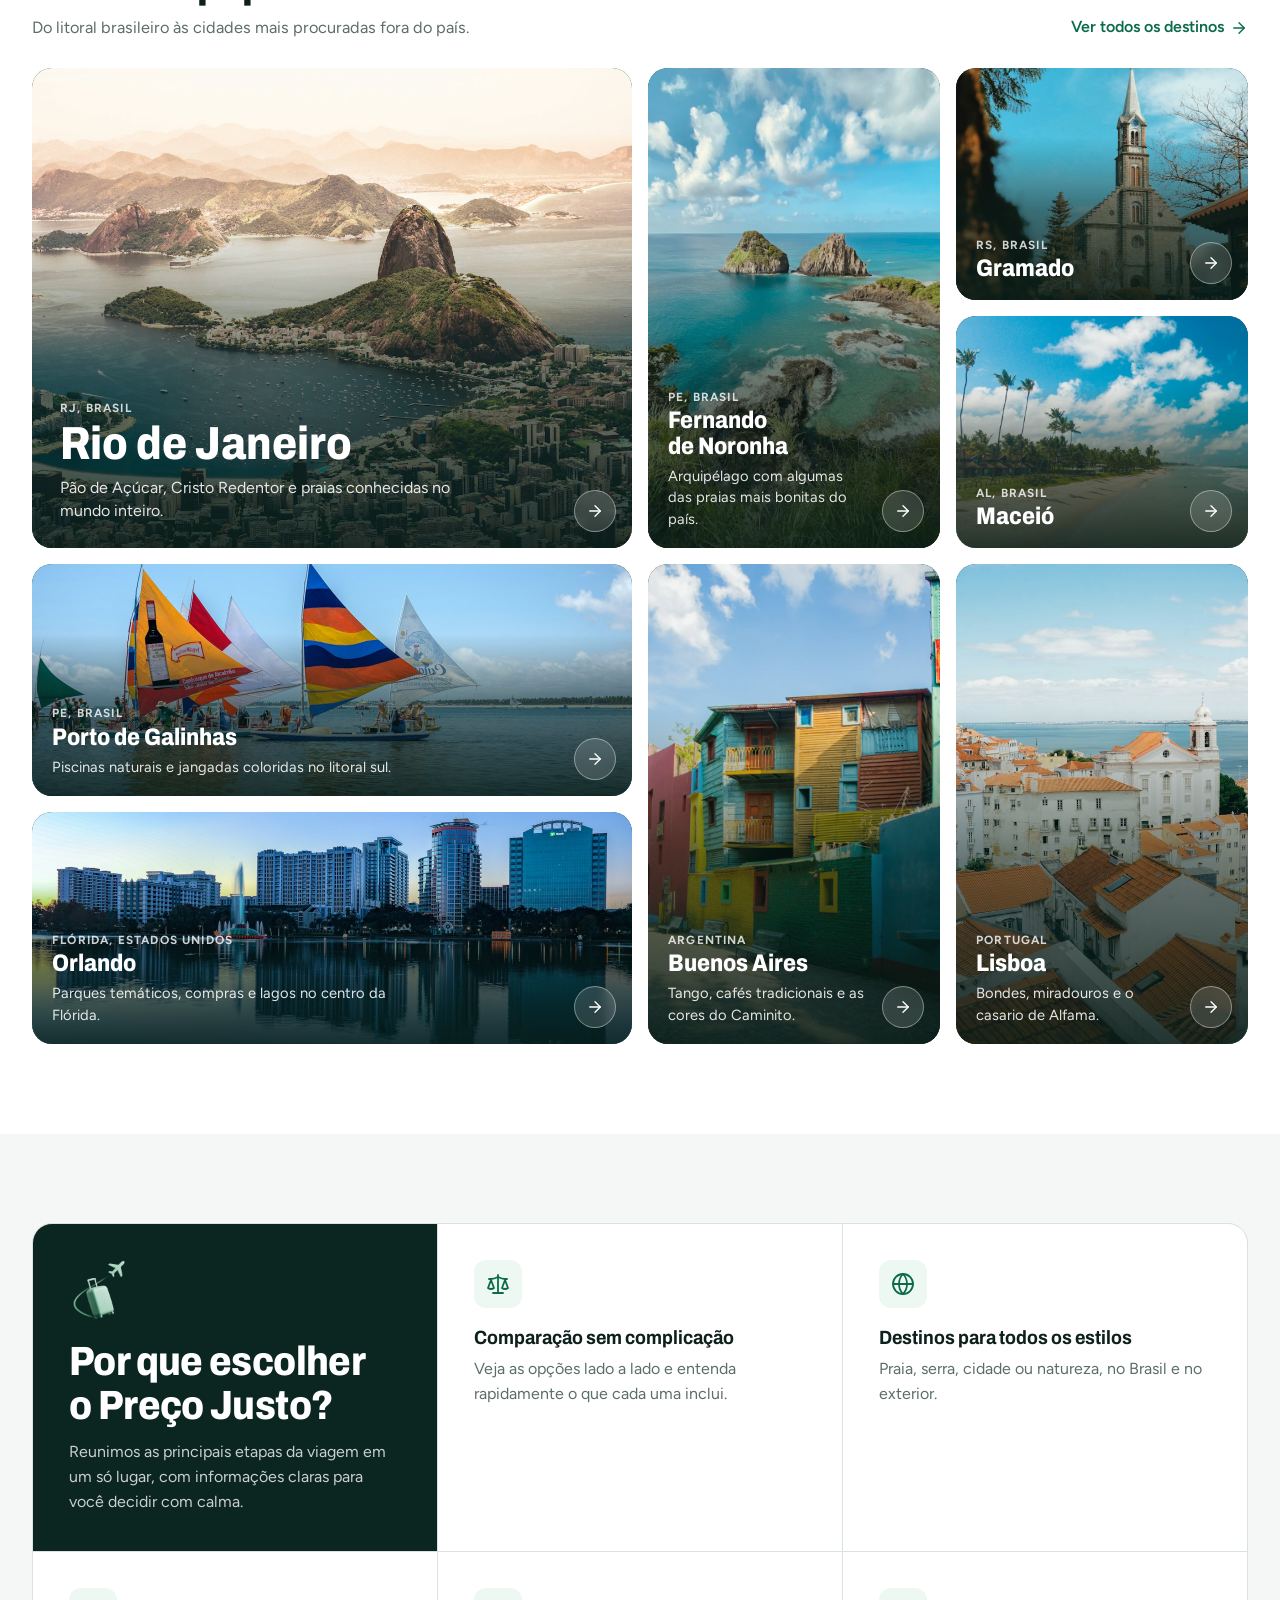
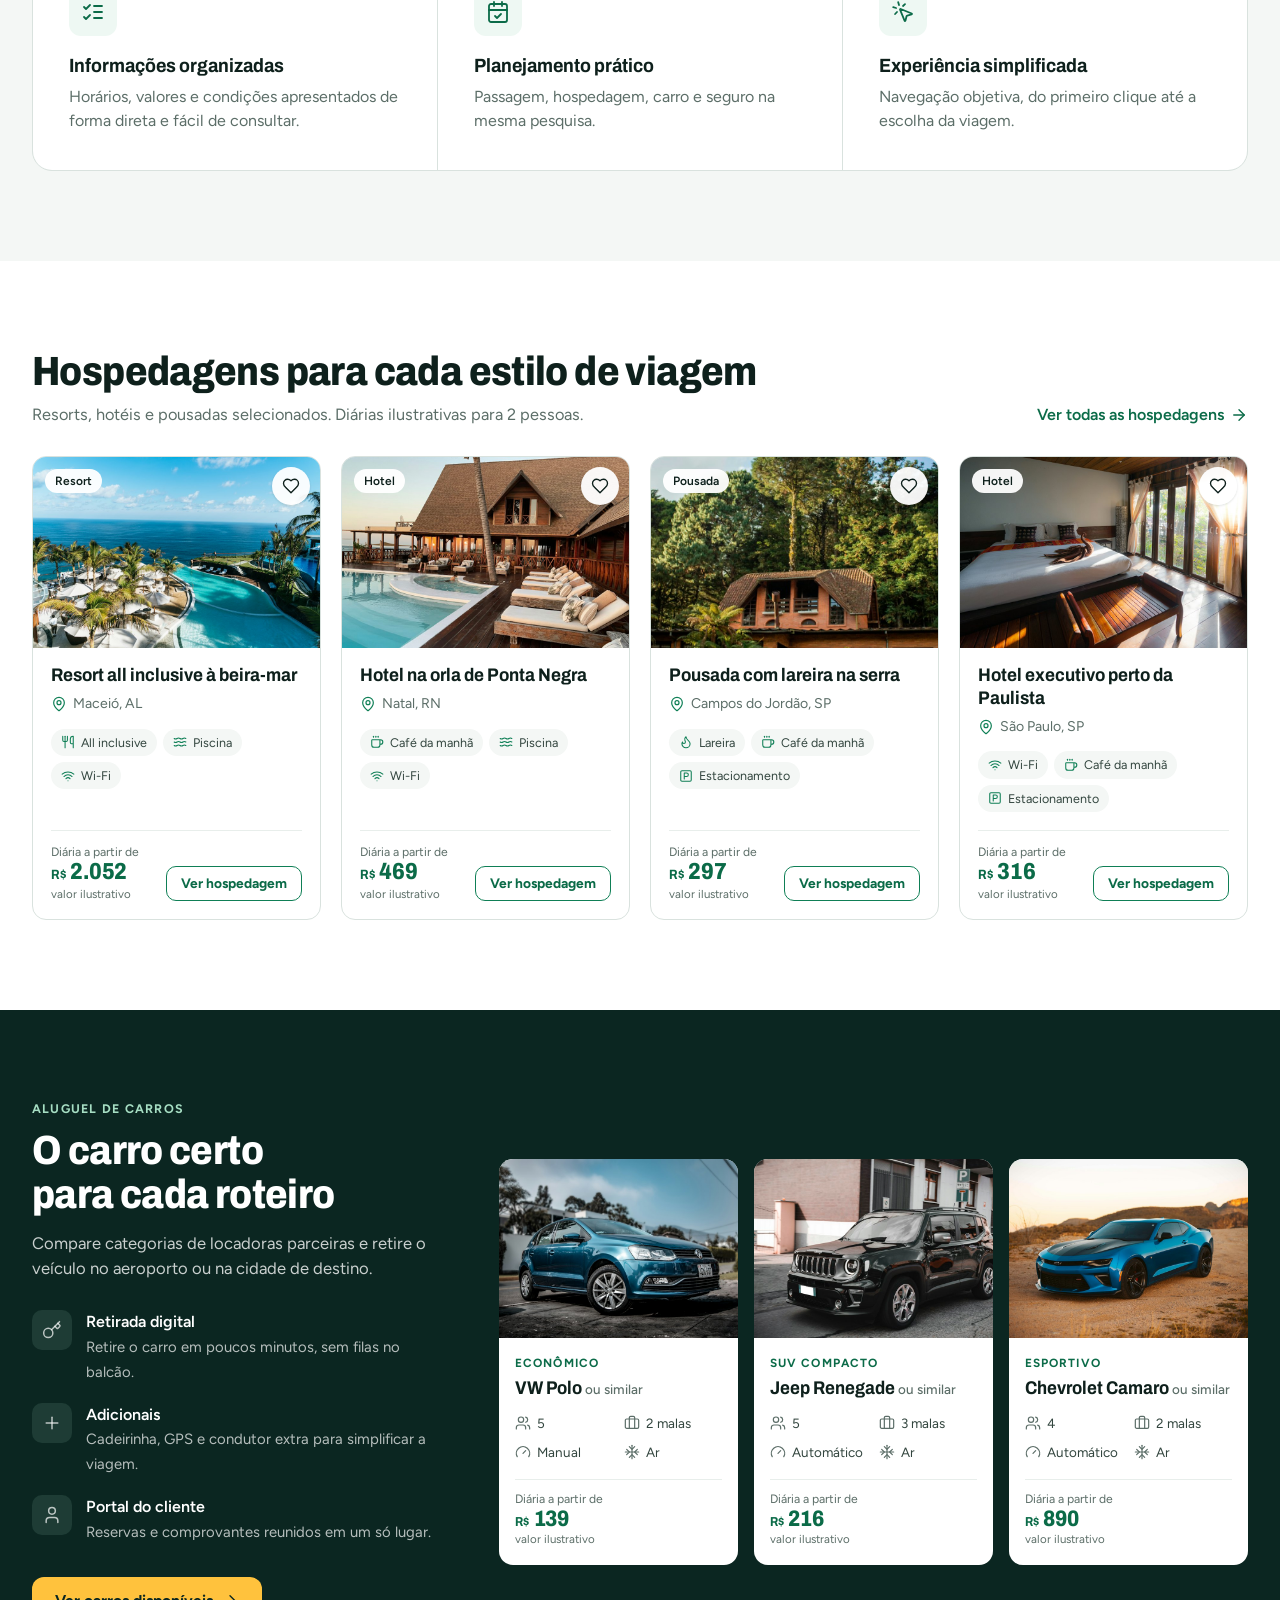
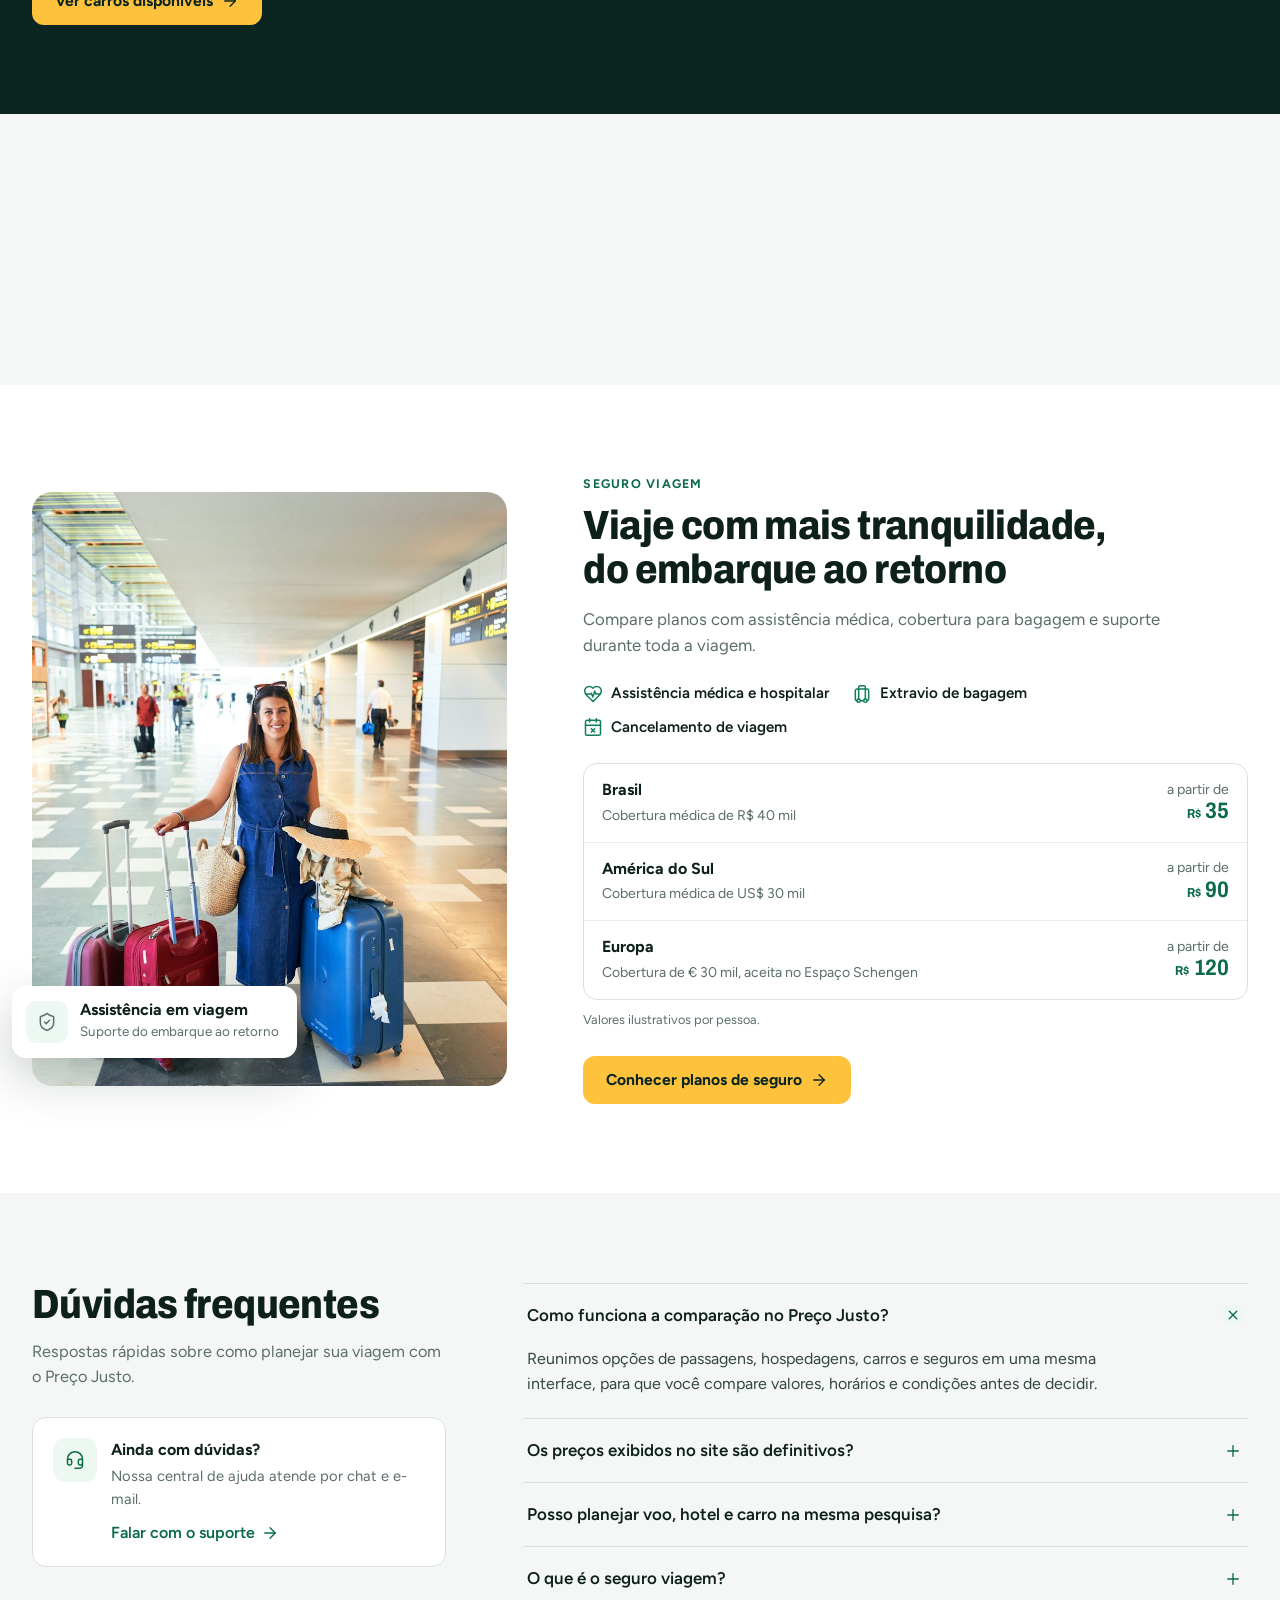
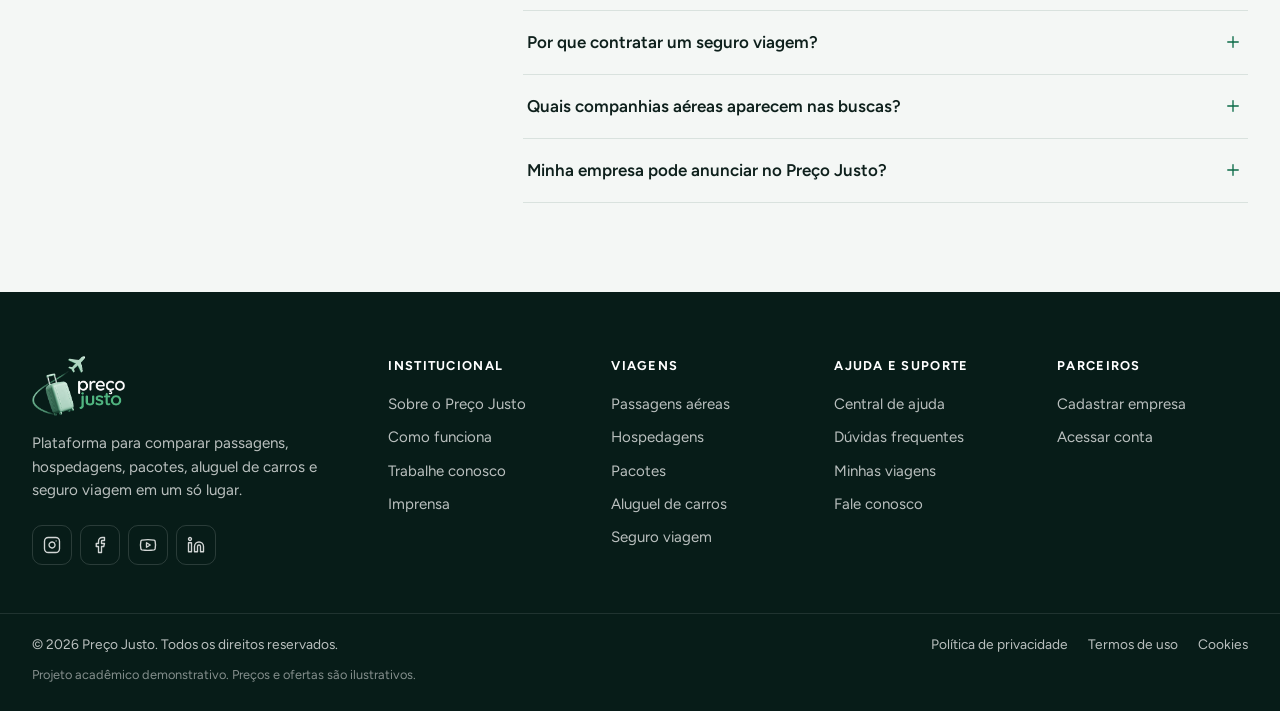
==== commit e61863e4: "UPGRADE" ====
--- a/index.html
+++ b/index.html
@@ -3,332 +3,1144 @@
 <head>
   <meta charset="UTF-8">
   <meta name="viewport" content="width=device-width, initial-scale=1.0">
-  <title>Preçojusto.com | Site Oficial | Tarifas justas e mais economia</title>
-  <link rel="icon" type="image/png" sizes="32x32" href="./logo.png">
-  <link rel="shortcut icon" type="image/png" href="./logo.png">
+  <title>Preço Justo | Passagens, hospedagens, pacotes e carros</title>
+  <meta name="description" content="Compare passagens aéreas, hospedagens, pacotes, aluguel de carros e seguro viagem em um só lugar. Projeto acadêmico demonstrativo com valores ilustrativos.">
+  <meta name="theme-color" content="#0B2621">
+  <link rel="icon" type="image/png" sizes="96x96" href="./img/favicon.png">
+  <link rel="apple-touch-icon" href="./img/apple-touch-icon.png">
+  <link rel="preconnect" href="https://fonts.googleapis.com">
+  <link rel="preconnect" href="https://fonts.gstatic.com" crossorigin>
+  <link href="https://fonts.googleapis.com/css2?family=Archivo:wdth,wght@62..125,500..800&family=Figtree:wght@400;500;600;700&display=swap" rel="stylesheet">
   <link rel="stylesheet" href="./style.css">
+  <script>document.documentElement.classList.add('js');</script>
 </head>
-<body class="dark-mode">
-
-  <!-- Header Navbar Original com a logo.png -->
-  <header class="header">
-    <div class="header-logo">
-      <a href="index.html" class="logo-brand-img-link">
-        <img src="./logo.png" alt="Preçojusto.com" class="nav-text-logo-img">
+<body>
+
+  <!-- Ícones (Lucide, licença ISC) usados em toda a página -->
+  <svg class="icon-sprite" aria-hidden="true" focusable="false">
+    <symbol id="i-plane" viewBox="0 0 24 24"><path d="M17.8 19.2 16 11l3.5-3.5C21 6 21.5 4 21 3c-1-.5-3 0-4.5 1.5L13 8 4.8 6.2c-.5-.1-.9.1-1.1.5l-.3.5c-.2.5-.1 1 .3 1.3L9 12l-2 3H4l-1 1 3 2 2 3 1-1v-3l3-2 3.5 5.3c.3.4.8.5 1.3.3l.5-.2c.4-.3.6-.7.5-1.2z"/></symbol>
+    <symbol id="i-takeoff" viewBox="0 0 24 24"><path d="M2 22h20"/><path d="M6.36 17.4 4 17l-2-4 1.1-.55a2 2 0 0 1 1.8 0l.17.1a2 2 0 0 0 1.8 0L8 12 5 6l.9-.45a2 2 0 0 1 2.09.2l4.02 3a2 2 0 0 0 2.1.2l4.19-2.06a2.41 2.41 0 0 1 1.73-.17L21 7a1.4 1.4 0 0 1 .87 1.99l-.38.76c-.23.46-.6.84-1.07 1.08L7.58 17.2a2 2 0 0 1-1.22.18Z"/></symbol>
+    <symbol id="i-landing" viewBox="0 0 24 24"><path d="M2 22h20"/><path d="M3.77 10.77 2 9l2-4.5 1.1.55c.55.28.9.84.9 1.45s.35 1.17.9 1.45L8 8.5l3-6 1.05.53a2 2 0 0 1 1.09 1.52l.72 5.4a2 2 0 0 0 1.09 1.52l4.4 2.2c.42.22.78.55 1.01.96l.6 1.03c.49.88-.06 1.98-1.06 2.1l-1.18.15c-.47.06-.95-.02-1.37-.24L4.29 11.15a2 2 0 0 1-.52-.38Z"/></symbol>
+    <symbol id="i-bed" viewBox="0 0 24 24"><path d="M2 4v16"/><path d="M2 8h18a2 2 0 0 1 2 2v10"/><path d="M2 17h20"/><path d="M6 8v9"/></symbol>
+    <symbol id="i-luggage" viewBox="0 0 24 24"><path d="M6 20a2 2 0 0 1-2-2V8a2 2 0 0 1 2-2h12a2 2 0 0 1 2 2v10a2 2 0 0 1-2 2"/><path d="M8 18V4a2 2 0 0 1 2-2h4a2 2 0 0 1 2 2v14"/><path d="M10 20h4"/><circle cx="16" cy="20" r="2"/><circle cx="8" cy="20" r="2"/></symbol>
+    <symbol id="i-car" viewBox="0 0 24 24"><path d="M19 17h2c.6 0 1-.4 1-1v-3c0-.9-.7-1.7-1.5-1.9C18.7 10.6 16 10 16 10s-1.3-1.4-2.2-2.3c-.5-.4-1.1-.7-1.8-.7H5c-.6 0-1.1.4-1.4.9l-1.4 2.9A3.7 3.7 0 0 0 2 12v4c0 .6.4 1 1 1h2"/><circle cx="7" cy="17" r="2"/><path d="M9 17h6"/><circle cx="17" cy="17" r="2"/></symbol>
+    <symbol id="i-shield" viewBox="0 0 24 24"><path d="M20 13c0 5-3.5 7.5-7.66 8.95a1 1 0 0 1-.67-.01C7.5 20.5 4 18 4 13V6a1 1 0 0 1 1-1c2 0 4.5-1.2 6.24-2.72a1.17 1.17 0 0 1 1.52 0C14.51 3.81 17 5 19 5a1 1 0 0 1 1 1z"/><path d="m9 12 2 2 4-4"/></symbol>
+    <symbol id="i-user" viewBox="0 0 24 24"><path d="M19 21v-2a4 4 0 0 0-4-4H9a4 4 0 0 0-4 4v2"/><circle cx="12" cy="7" r="4"/></symbol>
+    <symbol id="i-users" viewBox="0 0 24 24"><path d="M16 21v-2a4 4 0 0 0-4-4H6a4 4 0 0 0-4 4v2"/><circle cx="9" cy="7" r="4"/><path d="M22 21v-2a4 4 0 0 0-3-3.87"/><path d="M16 3.13a4 4 0 0 1 0 7.75"/></symbol>
+    <symbol id="i-calendar" viewBox="0 0 24 24"><path d="M8 2v4"/><path d="M16 2v4"/><rect width="18" height="18" x="3" y="4" rx="2"/><path d="M3 10h18"/></symbol>
+    <symbol id="i-calendar-check" viewBox="0 0 24 24"><path d="M8 2v4"/><path d="M16 2v4"/><rect width="18" height="18" x="3" y="4" rx="2"/><path d="M3 10h18"/><path d="m9 16 2 2 4-4"/></symbol>
+    <symbol id="i-calendar-x" viewBox="0 0 24 24"><path d="M8 2v4"/><path d="M16 2v4"/><rect width="18" height="18" x="3" y="4" rx="2"/><path d="M3 10h18"/><path d="m14 14-4 4"/><path d="m10 14 4 4"/></symbol>
+    <symbol id="i-pin" viewBox="0 0 24 24"><path d="M20 10c0 4.993-5.539 10.193-7.399 11.799a1 1 0 0 1-1.202 0C9.539 20.193 4 14.993 4 10a8 8 0 0 1 16 0"/><circle cx="12" cy="10" r="3"/></symbol>
+    <symbol id="i-search" viewBox="0 0 24 24"><circle cx="11" cy="11" r="8"/><path d="m21 21-4.3-4.3"/></symbol>
+    <symbol id="i-swap" viewBox="0 0 24 24"><path d="M8 3 4 7l4 4"/><path d="M4 7h16"/><path d="m16 21 4-4-4-4"/><path d="M20 17H4"/></symbol>
+    <symbol id="i-chevron-down" viewBox="0 0 24 24"><path d="m6 9 6 6 6-6"/></symbol>
+    <symbol id="i-chevron-left" viewBox="0 0 24 24"><path d="m15 18-6-6 6-6"/></symbol>
+    <symbol id="i-chevron-right" viewBox="0 0 24 24"><path d="m9 18 6-6-6-6"/></symbol>
+    <symbol id="i-arrow-right" viewBox="0 0 24 24"><path d="M5 12h14"/><path d="m12 5 7 7-7 7"/></symbol>
+    <symbol id="i-menu" viewBox="0 0 24 24"><path d="M4 6h16"/><path d="M4 12h16"/><path d="M4 18h16"/></symbol>
+    <symbol id="i-x" viewBox="0 0 24 24"><path d="M18 6 6 18"/><path d="m6 6 12 12"/></symbol>
+    <symbol id="i-plus" viewBox="0 0 24 24"><path d="M5 12h14"/><path d="M12 5v14"/></symbol>
+    <symbol id="i-minus" viewBox="0 0 24 24"><path d="M5 12h14"/></symbol>
+    <symbol id="i-scale" viewBox="0 0 24 24"><path d="m16 16 3-8 3 8c-.87.65-1.92 1-3 1s-2.13-.35-3-1Z"/><path d="m2 16 3-8 3 8c-.87.65-1.92 1-3 1s-2.13-.35-3-1Z"/><path d="M7 21h10"/><path d="M12 3v18"/><path d="M3 7h2c2 0 5-1 7-2 2 1 5 2 7 2h2"/></symbol>
+    <symbol id="i-globe" viewBox="0 0 24 24"><circle cx="12" cy="12" r="10"/><path d="M12 2a14.5 14.5 0 0 0 0 20 14.5 14.5 0 0 0 0-20"/><path d="M2 12h20"/></symbol>
+    <symbol id="i-list-checks" viewBox="0 0 24 24"><path d="m3 17 2 2 4-4"/><path d="m3 7 2 2 4-4"/><path d="M13 6h8"/><path d="M13 12h8"/><path d="M13 18h8"/></symbol>
+    <symbol id="i-pointer" viewBox="0 0 24 24"><path d="M14 4.1 12 6"/><path d="m5.1 8-2.9-.8"/><path d="m6 12-1.9 2"/><path d="M7.2 2.2 8 5.1"/><path d="M9.037 9.69a.498.498 0 0 1 .653-.653l11 4.5a.5.5 0 0 1-.074.949l-4.349 1.041a1 1 0 0 0-.74.739l-1.04 4.35a.5.5 0 0 1-.95.074z"/></symbol>
+    <symbol id="i-heart-pulse" viewBox="0 0 24 24"><path d="M19 14c1.49-1.46 3-3.21 3-5.5A5.5 5.5 0 0 0 16.5 3c-1.76 0-3 .5-4.5 2-1.5-1.5-2.74-2-4.5-2A5.5 5.5 0 0 0 2 8.5c0 2.3 1.5 4.05 3 5.5l7 7Z"/><path d="M3.22 12H9.5l.5-1 2 4.5 2-7 1.5 3.5h5.27"/></symbol>
+    <symbol id="i-heart" viewBox="0 0 24 24"><path d="M19 14c1.49-1.46 3-3.21 3-5.5A5.5 5.5 0 0 0 16.5 3c-1.76 0-3 .5-4.5 2-1.5-1.5-2.74-2-4.5-2A5.5 5.5 0 0 0 2 8.5c0 2.3 1.5 4.05 3 5.5l7 7Z"/></symbol>
+    <symbol id="i-briefcase" viewBox="0 0 24 24"><path d="M16 20V4a2 2 0 0 0-2-2h-4a2 2 0 0 0-2 2v16"/><rect width="20" height="14" x="2" y="6" rx="2"/></symbol>
+    <symbol id="i-headset" viewBox="0 0 24 24"><path d="M3 11h3a2 2 0 0 1 2 2v3a2 2 0 0 1-2 2H5a2 2 0 0 1-2-2v-5Zm0 0a9 9 0 1 1 18 0m0 0v5a2 2 0 0 1-2 2h-1a2 2 0 0 1-2-2v-3a2 2 0 0 1 2-2h3Z"/><path d="M21 16v2a4 4 0 0 1-4 4h-5"/></symbol>
+    <symbol id="i-gauge" viewBox="0 0 24 24"><path d="m12 14 4-4"/><path d="M3.34 19a10 10 0 1 1 17.32 0"/></symbol>
+    <symbol id="i-snowflake" viewBox="0 0 24 24"><path d="M2 12h20"/><path d="M12 2v20"/><path d="m20 16-4-4 4-4"/><path d="m4 8 4 4-4 4"/><path d="m16 4-4 4-4-4"/><path d="m8 20 4-4 4 4"/></symbol>
+    <symbol id="i-wifi" viewBox="0 0 24 24"><path d="M12 20h.01"/><path d="M2 8.82a15 15 0 0 1 20 0"/><path d="M5 12.859a10 10 0 0 1 14 0"/><path d="M8.5 16.429a5 5 0 0 1 7 0"/></symbol>
+    <symbol id="i-coffee" viewBox="0 0 24 24"><path d="M10 2v2"/><path d="M14 2v2"/><path d="M16 8a1 1 0 0 1 1 1v8a4 4 0 0 1-4 4H7a4 4 0 0 1-4-4V9a1 1 0 0 1 1-1h14a4 4 0 1 1 0 8h-1"/><path d="M6 2v2"/></symbol>
+    <symbol id="i-waves" viewBox="0 0 24 24"><path d="M2 6c.6.5 1.2 1 2.5 1C7 7 7 5 9.5 5c2.6 0 2.4 2 5 2 2.5 0 2.5-2 5-2 1.3 0 1.9.5 2.5 1"/><path d="M2 12c.6.5 1.2 1 2.5 1 2.5 0 2.5-2 5-2 2.6 0 2.4 2 5 2 2.5 0 2.5-2 5-2 1.3 0 1.9.5 2.5 1"/><path d="M2 18c.6.5 1.2 1 2.5 1 2.5 0 2.5-2 5-2 2.6 0 2.4 2 5 2 2.5 0 2.5-2 5-2 1.3 0 1.9.5 2.5 1"/></symbol>
+    <symbol id="i-flame" viewBox="0 0 24 24"><path d="M8.5 14.5A2.5 2.5 0 0 0 11 12c0-1.38-.5-2-1-3-1.072-2.143-.224-4.054 2-6 .5 2.5 2 4.9 4 6.5 2 1.6 3 3.5 3 5.5a7 7 0 1 1-14 0c0-1.153.433-2.294 1-3a2.5 2.5 0 0 0 2.5 2.5z"/></symbol>
+    <symbol id="i-parking" viewBox="0 0 24 24"><rect width="18" height="18" x="3" y="3" rx="2"/><path d="M9 17V7h4a3 3 0 0 1 0 6H9"/></symbol>
+    <symbol id="i-utensils" viewBox="0 0 24 24"><path d="M3 2v7c0 1.1.9 2 2 2h4a2 2 0 0 0 2-2V2"/><path d="M7 2v20"/><path d="M21 15V2a5 5 0 0 0-5 5v6c0 1.1.9 2 2 2h3Zm0 0v7"/></symbol>
+    <symbol id="i-armchair" viewBox="0 0 24 24"><path d="M19 9V6a2 2 0 0 0-2-2H7a2 2 0 0 0-2 2v3"/><path d="M3 16a2 2 0 0 0 2 2h14a2 2 0 0 0 2-2v-5a2 2 0 0 0-4 0v1.5a.5.5 0 0 1-.5.5h-9a.5.5 0 0 1-.5-.5V11a2 2 0 0 0-4 0z"/><path d="M5 18v2"/><path d="M19 18v2"/></symbol>
+    <symbol id="i-clock" viewBox="0 0 24 24"><circle cx="12" cy="12" r="10"/><path d="M12 6v6l4 2"/></symbol>
+    <symbol id="i-key" viewBox="0 0 24 24"><path d="m15.5 7.5 2.3 2.3a1 1 0 0 0 1.4 0l2.1-2.1a1 1 0 0 0 0-1.4L19 4"/><path d="m21 2-9.6 9.6"/><circle cx="7.5" cy="15.5" r="5.5"/></symbol>
+    <symbol id="i-check" viewBox="0 0 24 24"><path d="M20 6 9 17l-5-5"/></symbol>
+    <symbol id="i-info" viewBox="0 0 24 24"><circle cx="12" cy="12" r="10"/><path d="M12 16v-4"/><path d="M12 8h.01"/></symbol>
+    <symbol id="i-dumbbell" viewBox="0 0 24 24"><path d="M14.4 14.4 9.6 9.6"/><path d="M18.657 21.485a2 2 0 1 1-2.829-2.828l-1.767 1.768a2 2 0 1 1-2.829-2.829l6.364-6.364a2 2 0 1 1 2.829 2.829l-1.768 1.767a2 2 0 1 1 2.828 2.829z"/><path d="m21.5 21.5-1.4-1.4"/><path d="M3.9 3.9 2.5 2.5"/><path d="M6.404 12.768a2 2 0 1 1-2.829-2.829l1.768-1.767a2 2 0 1 1-2.828-2.829l2.828-2.828a2 2 0 1 1 2.829 2.828l1.767-1.768a2 2 0 1 1 2.829 2.829z"/></symbol>
+    <symbol id="i-alert" viewBox="0 0 24 24"><circle cx="12" cy="12" r="10"/><path d="M12 8v4"/><path d="M12 16h.01"/></symbol>
+    <symbol id="i-sun" viewBox="0 0 24 24"><circle cx="12" cy="12" r="4"/><path d="M12 2v2"/><path d="M12 20v2"/><path d="m4.93 4.93 1.41 1.41"/><path d="m17.66 17.66 1.41 1.41"/><path d="M2 12h2"/><path d="M20 12h2"/><path d="m6.34 17.66-1.41 1.41"/><path d="m19.07 4.93-1.41 1.41"/></symbol>
+    <symbol id="i-paw" viewBox="0 0 24 24"><circle cx="11" cy="4" r="2"/><circle cx="18" cy="8" r="2"/><circle cx="20" cy="16" r="2"/><path d="M9 10a5 5 0 0 1 5 5v3.5a3.5 3.5 0 0 1-6.84 1.045Q6.52 17.48 4.46 16.84A3.5 3.5 0 0 1 5.5 10Z"/></symbol>
+    <symbol id="i-logout" viewBox="0 0 24 24"><path d="M9 21H5a2 2 0 0 1-2-2V5a2 2 0 0 1 2-2h4"/><path d="m16 17 5-5-5-5"/><path d="M21 12H9"/></symbol>
+    <symbol id="i-mail" viewBox="0 0 24 24"><rect width="20" height="16" x="2" y="4" rx="2"/><path d="m22 7-8.97 5.7a1.94 1.94 0 0 1-2.06 0L2 7"/></symbol>
+    <symbol id="i-instagram" viewBox="0 0 24 24"><rect width="20" height="20" x="2" y="2" rx="5" ry="5"/><path d="M16 11.37A4 4 0 1 1 12.63 8 4 4 0 0 1 16 11.37z"/><path d="M17.5 6.5h.01"/></symbol>
+    <symbol id="i-facebook" viewBox="0 0 24 24"><path d="M18 2h-3a5 5 0 0 0-5 5v3H7v4h3v8h4v-8h3l1-4h-4V7a1 1 0 0 1 1-1h3z"/></symbol>
+    <symbol id="i-youtube" viewBox="0 0 24 24"><path d="M2.5 17a24.12 24.12 0 0 1 0-10 2 2 0 0 1 1.4-1.4 49.56 49.56 0 0 1 16.2 0A2 2 0 0 1 21.5 7a24.12 24.12 0 0 1 0 10 2 2 0 0 1-1.4 1.4 49.55 49.55 0 0 1-16.2 0A2 2 0 0 1 2.5 17"/><path d="m10 15 5-3-5-3z"/></symbol>
+    <symbol id="i-linkedin" viewBox="0 0 24 24"><path d="M16 8a6 6 0 0 1 6 6v7h-4v-7a2 2 0 0 0-2-2 2 2 0 0 0-2 2v7h-4v-7a6 6 0 0 1 6-6z"/><rect width="4" height="12" x="2" y="9"/><circle cx="4" cy="4" r="2"/></symbol>
+  </svg>
+
+  <a class="skip-link" href="#conteudo">Pular para o conteúdo</a>
+
+  <!-- ===================== CABEÇALHO ===================== -->
+  <header class="site-header" id="topo">
+    <div class="container header-bar">
+      <a class="brand" href="index.html" aria-label="Preço Justo, página inicial">
+        <img src="./img/logo-preco-justo.png" alt="Preço Justo" width="87" height="56">
       </a>
-    </div>
-
-    <div class="header-nav-actions booking-header-right">
-      <span class="currency-display">BRL</span>
-      <img src="https://flagcdn.com/w40/br.png" alt="Brasil" class="flag-icon-small">
-      
-      <!-- Espaço reservado para o botão dinâmico (Login ou Menu) -->
-      <div id="authActionContainer">
-        <a href="login.html" class="header-btn btn-login">Fazer login</a>
+
+      <nav class="main-nav" aria-label="Categorias de viagem">
+        <ul>
+          <li><a href="#ofertas" data-offer-link="passagens"><svg class="icon" aria-hidden="true"><use href="#i-plane"/></svg>Passagens aéreas</a></li>
+          <li><a href="#hospedagens"><svg class="icon" aria-hidden="true"><use href="#i-bed"/></svg>Hospedagens</a></li>
+          <li><a href="#ofertas" data-offer-link="pacotes"><svg class="icon" aria-hidden="true"><use href="#i-luggage"/></svg>Pacotes</a></li>
+          <li><a href="#carros"><svg class="icon" aria-hidden="true"><use href="#i-car"/></svg>Aluguel de carros</a></li>
+          <li><a href="#seguro"><svg class="icon" aria-hidden="true"><use href="#i-shield"/></svg>Seguro viagem</a></li>
+        </ul>
+      </nav>
+
+      <div class="header-actions">
+        <button type="button" class="locale" data-demo data-message="A troca de idioma e moeda é apenas ilustrativa nesta demonstração." aria-label="Idioma e moeda: português, real brasileiro">
+          <svg class="flag" viewBox="0 0 20 14" aria-hidden="true"><rect width="20" height="14" rx="2" fill="#009B3A"/><path d="M10 1.6 18.2 7 10 12.4 1.8 7z" fill="#FEDF00"/><circle cx="10" cy="7" r="3.1" fill="#002776"/></svg>
+          <span>BRL</span>
+        </button>
+        <a class="header-link" href="#faq">Ajuda</a>
+        <div class="auth-slot" id="authActionContainer">
+          <a href="login.html" class="btn btn-header"><svg class="icon" aria-hidden="true"><use href="#i-user"/></svg>Entrar</a>
+        </div>
+        <button type="button" class="nav-toggle" aria-expanded="false" aria-controls="mobileMenu" aria-label="Abrir menu">
+          <svg class="icon" aria-hidden="true"><use href="#i-menu"/></svg>
+        </button>
       </div>
     </div>
   </header>
 
-  <!-- Hero Banner com Abas -->
-  <section class="hero-section">
-    <div class="search-container">
-      
-      <!-- Título de Impacto -->
-      <div class="hero-brand-header text-center" style="margin-bottom: 2rem;">
-        <h1 style="font-size: 2.3rem; font-weight: 800; color: #F8FAFC; margin-bottom: 0.5rem;">Encontre sua próxima viagem</h1>
-        <p class="hero-subtitle" style="font-size: 1.05rem; color: #9CA3AF;">Compare voos, hotéis, carros e seguros com total transparência e economia.</p>
-      </div>
-
-      <!-- Navegação por Abas -->
-      <div class="tabs-container booking-tabs">
-        <button class="tab-btn active" onclick="trocarAba('monte', this)">Monte sua viagem</button>
-        <button class="tab-btn" onclick="trocarAba('voos', this)">Voos</button>
-        <button class="tab-btn" onclick="trocarAba('pacotes', this)">Pacotes</button>
-        <button class="tab-btn" onclick="trocarAba('hospedagem', this)">Hospedagem</button>
-        <button class="tab-btn" onclick="trocarAba('carros', this)">Carros</button>
-        <button class="tab-btn" onclick="trocarAba('seguros', this)">Seguros</button>
-      </div>
-
-      <!-- Card Central de Busca -->
-      <div class="search-card">
-        
-        <!-- FORMULÁRIO GERAL -->
-        <div id="formGeral">
-          <div class="search-card-header">
-            <h2 id="searchCardTitle">Pesquisar viagens</h2>
-            <div class="trip-options" id="tripOptions">
-              <label class="radio-pill active" id="pillIdaVolta" onclick="selecionarTipoViagem('ida-volta')">
-                <input type="radio" name="tripType" value="ida-volta" checked> ✓ Ida e volta
-              </label>
-              <label class="radio-pill" id="pillSomenteIda" onclick="selecionarTipoViagem('somente-ida')">
-                <input type="radio" name="tripType" value="somente-ida"> Somente ida
-              </label>
-            </div>
-          </div>
-
-          <div class="search-inputs-grid">
-            <div class="input-box flex-2">
-              <span class="box-label" id="labelOrigem">DE</span>
-              <input type="text" id="inputOrigem" placeholder="Insira uma origem">
-            </div>
-            
-            <button class="btn-swap" id="btnSwap" onclick="inverterDestinos()" title="Inverter">⇆</button>
-            
-            <div class="input-box flex-2">
-              <span class="box-label" id="labelDestino">PARA</span>
-              <input type="text" id="inputDestino" placeholder="Insira um destino">
-            </div>
-            
-            <button class="btn-submit-search" onclick="realizarPesquisa()">BUSCAR</button>
-          </div>
-        </div>
-
-        <!-- FORMULÁRIO DE HOSPEDAGEM -->
-        <div id="formHospedagem" style="display:none;">
-          <div class="search-card-header">
-            <h2>Encontre sua próxima estadia</h2>
-          </div>
-
-          <div class="search-inputs-grid">
-            <div class="input-box flex-2">
-              <span class="box-label">DESTINO</span>
-              <input type="text" id="stayDestino" placeholder="Para onde você vai?">
-            </div>
-
-            <div class="input-box">
-              <span class="box-label">ENTRADA (CHECK-IN)</span>
-              <input type="date" id="stayDataEntrada" class="date-input-clean">
-            </div>
-
-            <div class="input-box">
-              <span class="box-label">SAÍDA (CHECK-OUT)</span>
-              <input type="date" id="stayDataSaida" class="date-input-clean">
-            </div>
-
-            <div class="input-box flex-2 relative-box">
-              <span class="box-label">HÓSPEDES E QUARTOS</span>
-              <input type="text" id="stayOcupacaoInput" value="2 hóspedes, 1 quarto" readonly onclick="toggleModalHospedes()">
-              
-              <div class="guest-modal" id="guestModal" style="display:none;">
-                <div class="modal-row">
-                  <div class="modal-label"><strong>Adultos</strong></div>
-                  <div class="counter-control">
-                    <button type="button" class="btn-counter" onclick="alterarHospedes('adultos', -1)">-</button>
-                    <span id="cntAdultos" class="counter-value">2</span>
-                    <button type="button" class="btn-counter" onclick="alterarHospedes('adultos', 1)">+</button>
+  <!-- Menu mobile -->
+  <div class="mobile-menu" id="mobileMenu" hidden>
+    <div class="mobile-menu-backdrop" data-close-menu></div>
+    <div class="mobile-menu-panel" role="dialog" aria-modal="true" aria-label="Menu">
+      <div class="mobile-menu-head">
+        <img src="./img/logo-preco-justo.png" alt="Preço Justo" width="74" height="48">
+        <button type="button" class="icon-btn icon-btn--light" data-close-menu aria-label="Fechar menu">
+          <svg class="icon" aria-hidden="true"><use href="#i-x"/></svg>
+        </button>
+      </div>
+      <nav aria-label="Categorias de viagem">
+        <ul class="mobile-nav">
+          <li><a href="#ofertas" data-offer-link="passagens"><svg class="icon" aria-hidden="true"><use href="#i-plane"/></svg>Passagens aéreas</a></li>
+          <li><a href="#hospedagens"><svg class="icon" aria-hidden="true"><use href="#i-bed"/></svg>Hospedagens</a></li>
+          <li><a href="#ofertas" data-offer-link="pacotes"><svg class="icon" aria-hidden="true"><use href="#i-luggage"/></svg>Pacotes</a></li>
+          <li><a href="#carros"><svg class="icon" aria-hidden="true"><use href="#i-car"/></svg>Aluguel de carros</a></li>
+          <li><a href="#seguro"><svg class="icon" aria-hidden="true"><use href="#i-shield"/></svg>Seguro viagem</a></li>
+          <li><a href="#faq"><svg class="icon" aria-hidden="true"><use href="#i-headset"/></svg>Ajuda</a></li>
+        </ul>
+      </nav>
+      <div class="mobile-menu-foot">
+        <a href="login.html" class="btn btn-sun btn-block" id="mobileAuthLink"><svg class="icon" aria-hidden="true"><use href="#i-user"/></svg>Entrar na minha conta</a>
+        <a href="empresa-cadastro.html" class="btn btn-ghost-light btn-block">Cadastrar minha empresa</a>
+      </div>
+    </div>
+  </div>
+
+  <main id="conteudo">
+
+    <!-- ===================== HERO + BUSCA ===================== -->
+    <section class="hero" aria-labelledby="hero-title">
+      <div class="hero-media">
+        <img src="./img/hero/arraial-do-cabo.jpg" alt="" width="1920" height="1440" fetchpriority="high">
+      </div>
+      <p class="hero-credit"><svg class="icon" aria-hidden="true"><use href="#i-pin"/></svg>Arraial do Cabo (RJ)</p>
+
+      <div class="container hero-inner">
+        <div class="hero-copy">
+          <h1 id="hero-title">Encontre sua próxima viagem <span>pelo preço justo.</span></h1>
+          <p>Compare opções, descubra novos destinos e planeje sua próxima experiência com mais economia.</p>
+        </div>
+
+        <div class="search-panel" id="busca">
+          <div class="search-tabs" role="tablist" aria-label="O que você quer pesquisar?">
+            <button type="button" role="tab" id="tab-voos" aria-selected="true" aria-controls="painel-voos" data-search-tab>
+              <svg class="icon" aria-hidden="true"><use href="#i-plane"/></svg>Voos
+            </button>
+            <button type="button" role="tab" id="tab-hospedagem" aria-selected="false" aria-controls="painel-hospedagem" tabindex="-1" data-search-tab>
+              <svg class="icon" aria-hidden="true"><use href="#i-bed"/></svg>Hospedagem
+            </button>
+            <button type="button" role="tab" id="tab-pacotes" aria-selected="false" aria-controls="painel-pacotes" tabindex="-1" data-search-tab>
+              <svg class="icon" aria-hidden="true"><use href="#i-luggage"/></svg>Pacotes
+            </button>
+            <button type="button" role="tab" id="tab-carros" aria-selected="false" aria-controls="painel-carros" tabindex="-1" data-search-tab>
+              <svg class="icon" aria-hidden="true"><use href="#i-car"/></svg>Carros
+            </button>
+          </div>
+
+          <!-- VOOS -->
+          <form class="search-form" id="painel-voos" role="tabpanel" aria-labelledby="tab-voos" data-search-form="voos" novalidate>
+            <div class="search-options">
+              <div class="choice-group" role="radiogroup" aria-label="Tipo de viagem">
+                <label class="choice"><input type="radio" name="tipo" value="ida-volta" checked data-trip-type><span>Ida e volta</span></label>
+                <label class="choice"><input type="radio" name="tipo" value="somente-ida" data-trip-type><span>Somente ida</span></label>
+              </div>
+              <label class="check"><input type="checkbox" id="voo-direto"><span>Somente voos diretos</span></label>
+            </div>
+
+            <div class="fields fields--voos">
+              <div class="route">
+                <div class="field">
+                  <label for="voo-origem">Origem</label>
+                  <svg class="icon field-icon" aria-hidden="true"><use href="#i-takeoff"/></svg>
+                  <input type="text" id="voo-origem" name="origem" list="lista-aeroportos" placeholder="De onde?" autocomplete="off">
+                </div>
+                <button type="button" class="swap" data-swap="voo-origem voo-destino" aria-label="Inverter origem e destino">
+                  <svg class="icon" aria-hidden="true"><use href="#i-swap"/></svg>
+                </button>
+                <div class="field">
+                  <label for="voo-destino">Destino</label>
+                  <svg class="icon field-icon" aria-hidden="true"><use href="#i-landing"/></svg>
+                  <input type="text" id="voo-destino" name="destino" list="lista-aeroportos" placeholder="Para onde?" autocomplete="off">
+                </div>
+              </div>
+              <div class="field">
+                <label for="voo-ida">Ida</label>
+                <svg class="icon field-icon" aria-hidden="true"><use href="#i-calendar"/></svg>
+                <input type="date" id="voo-ida" name="ida" data-date-start="voo-volta">
+              </div>
+              <div class="field" data-return-field>
+                <label for="voo-volta">Volta</label>
+                <svg class="icon field-icon" aria-hidden="true"><use href="#i-calendar"/></svg>
+                <input type="date" id="voo-volta" name="volta">
+              </div>
+              <div class="field field--popover">
+                <span class="field-label" id="voo-pax-label">Passageiros</span>
+                <svg class="icon field-icon" aria-hidden="true"><use href="#i-users"/></svg>
+                <button type="button" class="field-button" aria-haspopup="dialog" aria-expanded="false" aria-controls="pop-voo-pax" aria-describedby="voo-pax-label">
+                  <span data-summary>1 adulto</span>
+                  <svg class="icon chevron" aria-hidden="true"><use href="#i-chevron-down"/></svg>
+                </button>
+                <div class="popover" id="pop-voo-pax" role="dialog" aria-label="Escolher passageiros" data-counter-group="passageiros" hidden>
+                  <div class="counter" data-key="adultos" data-min="1" data-max="9" data-value="1">
+                    <div class="counter-text"><strong>Adultos</strong><span>A partir de 12 anos</span></div>
+                    <div class="counter-ctrl">
+                      <button type="button" data-step="-1" aria-label="Remover adulto"><svg class="icon" aria-hidden="true"><use href="#i-minus"/></svg></button>
+                      <output aria-live="polite">1</output>
+                      <button type="button" data-step="1" aria-label="Adicionar adulto"><svg class="icon" aria-hidden="true"><use href="#i-plus"/></svg></button>
+                    </div>
+                  </div>
+                  <div class="counter" data-key="criancas" data-min="0" data-max="8" data-value="0">
+                    <div class="counter-text"><strong>Crianças</strong><span>De 2 a 11 anos</span></div>
+                    <div class="counter-ctrl">
+                      <button type="button" data-step="-1" aria-label="Remover criança"><svg class="icon" aria-hidden="true"><use href="#i-minus"/></svg></button>
+                      <output aria-live="polite">0</output>
+                      <button type="button" data-step="1" aria-label="Adicionar criança"><svg class="icon" aria-hidden="true"><use href="#i-plus"/></svg></button>
+                    </div>
+                  </div>
+                  <div class="counter" data-key="bebes" data-min="0" data-max="4" data-value="0">
+                    <div class="counter-text"><strong>Bebês</strong><span>Até 23 meses, no colo</span></div>
+                    <div class="counter-ctrl">
+                      <button type="button" data-step="-1" aria-label="Remover bebê"><svg class="icon" aria-hidden="true"><use href="#i-minus"/></svg></button>
+                      <output aria-live="polite">0</output>
+                      <button type="button" data-step="1" aria-label="Adicionar bebê"><svg class="icon" aria-hidden="true"><use href="#i-plus"/></svg></button>
+                    </div>
+                  </div>
+                  <div class="popover-foot">
+                    <button type="button" class="link-btn" data-reset>Redefinir</button>
+                    <button type="button" class="btn btn-primary btn-sm" data-confirm>Confirmar</button>
                   </div>
                 </div>
-
-                <div class="modal-row">
-                  <div class="modal-label"><strong>Crianças</strong></div>
-                  <div class="counter-control">
-                    <button type="button" class="btn-counter" onclick="alterarHospedes('criancas', -1)">-</button>
-                    <span id="cntCriancas" class="counter-value">0</span>
-                    <button type="button" class="btn-counter" onclick="alterarHospedes('criancas', 1)">+</button>
+              </div>
+              <div class="field field--select">
+                <label for="voo-classe">Classe</label>
+                <svg class="icon field-icon" aria-hidden="true"><use href="#i-armchair"/></svg>
+                <select id="voo-classe" name="classe">
+                  <option>Econômica</option>
+                  <option>Premium economy</option>
+                  <option>Executiva</option>
+                  <option>Primeira classe</option>
+                </select>
+                <svg class="icon chevron" aria-hidden="true"><use href="#i-chevron-down"/></svg>
+              </div>
+              <button type="submit" class="btn btn-sun btn-search"><svg class="icon" aria-hidden="true"><use href="#i-search"/></svg>Buscar</button>
+            </div>
+          </form>
+
+          <!-- HOSPEDAGEM -->
+          <form class="search-form" id="painel-hospedagem" role="tabpanel" aria-labelledby="tab-hospedagem" hidden data-search-form="hospedagem" novalidate>
+            <div class="search-options">
+              <p class="search-note">Hotéis, pousadas, resorts e chalés no Brasil e no exterior.</p>
+            </div>
+            <div class="fields fields--stay">
+              <div class="field field--wide">
+                <label for="stayDestino">Destino</label>
+                <svg class="icon field-icon" aria-hidden="true"><use href="#i-pin"/></svg>
+                <input type="text" id="stayDestino" list="lista-cidades" placeholder="Cidade, região ou hotel" autocomplete="off">
+              </div>
+              <div class="field">
+                <label for="stayDataEntrada">Check-in</label>
+                <svg class="icon field-icon" aria-hidden="true"><use href="#i-calendar"/></svg>
+                <input type="date" id="stayDataEntrada" data-date-start="stayDataSaida">
+              </div>
+              <div class="field">
+                <label for="stayDataSaida">Check-out</label>
+                <svg class="icon field-icon" aria-hidden="true"><use href="#i-calendar"/></svg>
+                <input type="date" id="stayDataSaida">
+              </div>
+              <div class="field field--popover">
+                <span class="field-label" id="stay-guests-label">Hóspedes e quartos</span>
+                <svg class="icon field-icon" aria-hidden="true"><use href="#i-users"/></svg>
+                <button type="button" class="field-button" aria-haspopup="dialog" aria-expanded="false" aria-controls="guestModal" aria-describedby="stay-guests-label">
+                  <span data-summary>2 hóspedes, 1 quarto</span>
+                  <svg class="icon chevron" aria-hidden="true"><use href="#i-chevron-down"/></svg>
+                </button>
+                <div class="popover popover--end" id="guestModal" role="dialog" aria-label="Escolher hóspedes e quartos" data-counter-group="hospedes" hidden>
+                  <div class="counter" data-key="adultos" data-min="1" data-max="12" data-value="2">
+                    <div class="counter-text"><strong>Adultos</strong><span>A partir de 18 anos</span></div>
+                    <div class="counter-ctrl">
+                      <button type="button" data-step="-1" aria-label="Remover adulto"><svg class="icon" aria-hidden="true"><use href="#i-minus"/></svg></button>
+                      <output aria-live="polite">2</output>
+                      <button type="button" data-step="1" aria-label="Adicionar adulto"><svg class="icon" aria-hidden="true"><use href="#i-plus"/></svg></button>
+                    </div>
+                  </div>
+                  <div class="counter" data-key="criancas" data-min="0" data-max="8" data-value="0">
+                    <div class="counter-text"><strong>Crianças</strong><span>Até 17 anos</span></div>
+                    <div class="counter-ctrl">
+                      <button type="button" data-step="-1" aria-label="Remover criança"><svg class="icon" aria-hidden="true"><use href="#i-minus"/></svg></button>
+                      <output aria-live="polite">0</output>
+                      <button type="button" data-step="1" aria-label="Adicionar criança"><svg class="icon" aria-hidden="true"><use href="#i-plus"/></svg></button>
+                    </div>
+                  </div>
+                  <div class="counter" data-key="quartos" data-min="1" data-max="6" data-value="1">
+                    <div class="counter-text"><strong>Quartos</strong><span>Até 6 por reserva</span></div>
+                    <div class="counter-ctrl">
+                      <button type="button" data-step="-1" aria-label="Remover quarto"><svg class="icon" aria-hidden="true"><use href="#i-minus"/></svg></button>
+                      <output aria-live="polite">1</output>
+                      <button type="button" data-step="1" aria-label="Adicionar quarto"><svg class="icon" aria-hidden="true"><use href="#i-plus"/></svg></button>
+                    </div>
+                  </div>
+                  <label class="check popover-check"><input type="checkbox" id="chkPets"><span>Aceita animais de estimação</span></label>
+                  <div class="popover-foot">
+                    <button type="button" class="link-btn" data-reset>Redefinir</button>
+                    <button type="button" class="btn btn-primary btn-sm" data-confirm>Confirmar</button>
                   </div>
                 </div>
-
-                <div class="modal-row">
-                  <div class="modal-label"><strong>Quartos</strong></div>
-                  <div class="counter-control">
-                    <button type="button" class="btn-counter" onclick="alterarHospedes('quartos', -1)">-</button>
-                    <span id="cntQuartos" class="counter-value">1</span>
-                    <button type="button" class="btn-counter" onclick="alterarHospedes('quartos', 1)">+</button>
+              </div>
+              <button type="submit" class="btn btn-sun btn-search"><svg class="icon" aria-hidden="true"><use href="#i-search"/></svg>Buscar</button>
+            </div>
+          </form>
+
+          <!-- PACOTES -->
+          <form class="search-form" id="painel-pacotes" role="tabpanel" aria-labelledby="tab-pacotes" hidden data-search-form="pacotes" novalidate>
+            <div class="search-options">
+              <p class="search-note">Voo e hospedagem juntos, em uma única pesquisa.</p>
+            </div>
+            <div class="fields fields--packages">
+              <div class="route">
+                <div class="field">
+                  <label for="pac-origem">Origem</label>
+                  <svg class="icon field-icon" aria-hidden="true"><use href="#i-takeoff"/></svg>
+                  <input type="text" id="pac-origem" list="lista-aeroportos" placeholder="De onde?" autocomplete="off">
+                </div>
+                <button type="button" class="swap" data-swap="pac-origem pac-destino" aria-label="Inverter origem e destino">
+                  <svg class="icon" aria-hidden="true"><use href="#i-swap"/></svg>
+                </button>
+                <div class="field">
+                  <label for="pac-destino">Destino</label>
+                  <svg class="icon field-icon" aria-hidden="true"><use href="#i-pin"/></svg>
+                  <input type="text" id="pac-destino" list="lista-cidades" placeholder="Para onde?" autocomplete="off">
+                </div>
+              </div>
+              <div class="field">
+                <label for="pac-ida">Ida</label>
+                <svg class="icon field-icon" aria-hidden="true"><use href="#i-calendar"/></svg>
+                <input type="date" id="pac-ida" data-date-start="pac-volta">
+              </div>
+              <div class="field">
+                <label for="pac-volta">Volta</label>
+                <svg class="icon field-icon" aria-hidden="true"><use href="#i-calendar"/></svg>
+                <input type="date" id="pac-volta">
+              </div>
+              <div class="field field--popover">
+                <span class="field-label" id="pac-pax-label">Viajantes</span>
+                <svg class="icon field-icon" aria-hidden="true"><use href="#i-users"/></svg>
+                <button type="button" class="field-button" aria-haspopup="dialog" aria-expanded="false" aria-controls="pop-pac-pax" aria-describedby="pac-pax-label">
+                  <span data-summary>2 viajantes, 1 quarto</span>
+                  <svg class="icon chevron" aria-hidden="true"><use href="#i-chevron-down"/></svg>
+                </button>
+                <div class="popover popover--end" id="pop-pac-pax" role="dialog" aria-label="Escolher viajantes e quartos" data-counter-group="viajantes" hidden>
+                  <div class="counter" data-key="adultos" data-min="1" data-max="9" data-value="2">
+                    <div class="counter-text"><strong>Adultos</strong><span>A partir de 12 anos</span></div>
+                    <div class="counter-ctrl">
+                      <button type="button" data-step="-1" aria-label="Remover adulto"><svg class="icon" aria-hidden="true"><use href="#i-minus"/></svg></button>
+                      <output aria-live="polite">2</output>
+                      <button type="button" data-step="1" aria-label="Adicionar adulto"><svg class="icon" aria-hidden="true"><use href="#i-plus"/></svg></button>
+                    </div>
+                  </div>
+                  <div class="counter" data-key="criancas" data-min="0" data-max="6" data-value="0">
+                    <div class="counter-text"><strong>Crianças</strong><span>De 2 a 11 anos</span></div>
+                    <div class="counter-ctrl">
+                      <button type="button" data-step="-1" aria-label="Remover criança"><svg class="icon" aria-hidden="true"><use href="#i-minus"/></svg></button>
+                      <output aria-live="polite">0</output>
+                      <button type="button" data-step="1" aria-label="Adicionar criança"><svg class="icon" aria-hidden="true"><use href="#i-plus"/></svg></button>
+                    </div>
+                  </div>
+                  <div class="counter" data-key="quartos" data-min="1" data-max="4" data-value="1">
+                    <div class="counter-text"><strong>Quartos</strong><span>Até 4 por pacote</span></div>
+                    <div class="counter-ctrl">
+                      <button type="button" data-step="-1" aria-label="Remover quarto"><svg class="icon" aria-hidden="true"><use href="#i-minus"/></svg></button>
+                      <output aria-live="polite">1</output>
+                      <button type="button" data-step="1" aria-label="Adicionar quarto"><svg class="icon" aria-hidden="true"><use href="#i-plus"/></svg></button>
+                    </div>
+                  </div>
+                  <div class="popover-foot">
+                    <button type="button" class="link-btn" data-reset>Redefinir</button>
+                    <button type="button" class="btn btn-primary btn-sm" data-confirm>Confirmar</button>
                   </div>
                 </div>
-
-                <hr class="modal-divider">
-
-                <div class="modal-checkbox-row">
-                  <label><input type="checkbox" id="chkPets"> Aceita animais</label>
-                </div>
-
-                <div class="modal-footer-btns">
-                  <button type="button" class="btn-redefinir" onclick="redefinirHospedes()">REDEFINIR</button>
-                  <button type="button" class="btn-confirmar" onclick="confirmarHospedes()">Confirmar</button>
-                </div>
-              </div>
-            </div>
-
-            <button class="btn-submit-search" onclick="realizarPesquisa()">BUSCAR</button>
-          </div>
-        </div>
-
-      </div>
-
+              </div>
+              <button type="submit" class="btn btn-sun btn-search"><svg class="icon" aria-hidden="true"><use href="#i-search"/></svg>Buscar</button>
+            </div>
+          </form>
+
+          <!-- CARROS -->
+          <form class="search-form" id="painel-carros" role="tabpanel" aria-labelledby="tab-carros" hidden data-search-form="carros" novalidate>
+            <div class="search-options">
+              <label class="check"><input type="checkbox" id="car-outro-local" data-toggle-field="car-devolucao-field"><span>Devolver em outro local</span></label>
+              <label class="check"><input type="checkbox" id="car-idade" checked><span>Condutor com 25 anos ou mais</span></label>
+            </div>
+            <div class="fields fields--cars">
+              <div class="field field--wide">
+                <label for="car-retirada">Local de retirada</label>
+                <svg class="icon field-icon" aria-hidden="true"><use href="#i-pin"/></svg>
+                <input type="text" id="car-retirada" list="lista-aeroportos" placeholder="Cidade ou aeroporto" autocomplete="off">
+              </div>
+              <div class="field field--wide" id="car-devolucao-field" hidden>
+                <label for="car-devolucao">Local de devolução</label>
+                <svg class="icon field-icon" aria-hidden="true"><use href="#i-pin"/></svg>
+                <input type="text" id="car-devolucao" list="lista-aeroportos" placeholder="Cidade ou aeroporto" autocomplete="off">
+              </div>
+              <div class="field">
+                <label for="car-data-ret">Retirada</label>
+                <svg class="icon field-icon" aria-hidden="true"><use href="#i-calendar"/></svg>
+                <input type="date" id="car-data-ret" data-date-start="car-data-dev">
+              </div>
+              <div class="field field--select field--time">
+                <label for="car-hora-ret">Horário</label>
+                <svg class="icon field-icon" aria-hidden="true"><use href="#i-clock"/></svg>
+                <select id="car-hora-ret">
+                  <option>08:00</option><option>09:00</option><option selected>10:00</option><option>11:00</option><option>12:00</option><option>14:00</option><option>16:00</option><option>18:00</option><option>20:00</option>
+                </select>
+                <svg class="icon chevron" aria-hidden="true"><use href="#i-chevron-down"/></svg>
+              </div>
+              <div class="field">
+                <label for="car-data-dev">Devolução</label>
+                <svg class="icon field-icon" aria-hidden="true"><use href="#i-calendar"/></svg>
+                <input type="date" id="car-data-dev">
+              </div>
+              <div class="field field--select field--time">
+                <label for="car-hora-dev">Horário</label>
+                <svg class="icon field-icon" aria-hidden="true"><use href="#i-clock"/></svg>
+                <select id="car-hora-dev">
+                  <option>08:00</option><option>09:00</option><option selected>10:00</option><option>11:00</option><option>12:00</option><option>14:00</option><option>16:00</option><option>18:00</option><option>20:00</option>
+                </select>
+                <svg class="icon chevron" aria-hidden="true"><use href="#i-chevron-down"/></svg>
+              </div>
+              <button type="submit" class="btn btn-sun btn-search"><svg class="icon" aria-hidden="true"><use href="#i-search"/></svg>Buscar</button>
+            </div>
+          </form>
+
+          <!-- Sugestões preenchidas por script.js a partir de dados.js -->
+          <datalist id="lista-aeroportos"></datalist>
+          <datalist id="lista-cidades"></datalist>
+        </div>
+      </div>
+    </section>
+
+    <!-- ===================== OFERTAS ===================== -->
+    <section class="section section--offers" id="ofertas" aria-labelledby="ofertas-title">
+      <div class="container" data-reveal>
+        <div class="section-head">
+          <div class="section-title">
+            <h2 id="ofertas-title">Ofertas em destaque</h2>
+            <p>Preços ilustrativos por pessoa, para você ter uma referência antes de planejar.</p>
+          </div>
+          <div class="section-tools">
+            <div class="pill-tabs" role="tablist" aria-label="Tipo de oferta">
+              <button type="button" role="tab" id="oferta-tab-passagens" aria-selected="true" aria-controls="ofertas-passagens" data-offer-tab="passagens">Passagens</button>
+              <button type="button" role="tab" id="oferta-tab-pacotes" aria-selected="false" aria-controls="ofertas-pacotes" tabindex="-1" data-offer-tab="pacotes">Pacotes</button>
+            </div>
+            <div class="rail-nav">
+              <button type="button" class="icon-btn" data-rail-prev aria-label="Ofertas anteriores"><svg class="icon" aria-hidden="true"><use href="#i-chevron-left"/></svg></button>
+              <button type="button" class="icon-btn" data-rail-next aria-label="Próximas ofertas"><svg class="icon" aria-hidden="true"><use href="#i-chevron-right"/></svg></button>
+            </div>
+          </div>
+        </div>
+
+        <!-- Passagens -->
+        <div class="rail rail--offers" id="ofertas-passagens" role="tabpanel" aria-labelledby="oferta-tab-passagens" tabindex="0">
+          <article class="ticket" data-offer="salvador">
+            <div class="ticket-media">
+              <img src="./img/ofertas/salvador.jpg" alt="Casarões coloridos e igreja no Pelourinho, em Salvador" width="700" height="933" loading="lazy">
+              <span class="tag">Somente ida</span>
+            </div>
+            <div class="ticket-body">
+              <h3 class="ticket-city">Salvador</h3>
+              <p class="ticket-region">Bahia, Brasil</p>
+              <p class="ticket-desc">Pelourinho, praias urbanas e a culinária baiana no mesmo roteiro.</p>
+            </div>
+            <div class="ticket-stub">
+              <p class="ticket-route"><span>GIG</span><svg class="icon" aria-hidden="true"><use href="#i-plane"/></svg><span>SSA</span><span class="visually-hidden">: Rio de Janeiro para Salvador</span></p>
+              <div class="ticket-buy">
+                <p class="price"><span class="price-from">A partir de</span><strong><small>R$</small> 310</strong><span class="price-note">por pessoa · valor ilustrativo</span></p>
+                <button type="button" class="btn btn-outline btn-sm" data-offer-open>Ver oferta</button>
+              </div>
+            </div>
+          </article>
+
+          <article class="ticket" data-offer="porto-seguro">
+            <div class="ticket-media">
+              <img src="./img/ofertas/porto-seguro.jpg" alt="Praia de areia clara com coqueiros em Porto Seguro" width="700" height="1050" loading="lazy">
+              <span class="tag">Ida e volta</span>
+            </div>
+            <div class="ticket-body">
+              <h3 class="ticket-city">Porto Seguro</h3>
+              <p class="ticket-region">Bahia, Brasil</p>
+              <p class="ticket-desc">Águas calmas, recifes e passeios até Trancoso e Arraial d'Ajuda.</p>
+            </div>
+            <div class="ticket-stub">
+              <p class="ticket-route"><span>GRU</span><svg class="icon" aria-hidden="true"><use href="#i-plane"/></svg><span>BPS</span><span class="visually-hidden">: São Paulo para Porto Seguro</span></p>
+              <div class="ticket-buy">
+                <p class="price"><span class="price-from">A partir de</span><strong><small>R$</small> 450</strong><span class="price-note">por pessoa · valor ilustrativo</span></p>
+                <button type="button" class="btn btn-outline btn-sm" data-offer-open>Ver oferta</button>
+              </div>
+            </div>
+          </article>
+
+          <article class="ticket" data-offer="recife">
+            <div class="ticket-media">
+              <img src="./img/ofertas/recife.jpg" alt="Prédios históricos do Recife Antigo às margens do rio" width="800" height="600" loading="lazy">
+              <span class="tag">Ida e volta</span>
+            </div>
+            <div class="ticket-body">
+              <h3 class="ticket-city">Recife</h3>
+              <p class="ticket-region">Pernambuco, Brasil</p>
+              <p class="ticket-desc">Recife Antigo, frevo e acesso rápido a Olinda e ao litoral sul.</p>
+            </div>
+            <div class="ticket-stub">
+              <p class="ticket-route"><span>GRU</span><svg class="icon" aria-hidden="true"><use href="#i-plane"/></svg><span>REC</span><span class="visually-hidden">: São Paulo para Recife</span></p>
+              <div class="ticket-buy">
+                <p class="price"><span class="price-from">A partir de</span><strong><small>R$</small> 590</strong><span class="price-note">por pessoa · valor ilustrativo</span></p>
+                <button type="button" class="btn btn-outline btn-sm" data-offer-open>Ver oferta</button>
+              </div>
+            </div>
+          </article>
+
+          <article class="ticket" data-offer="florianopolis">
+            <div class="ticket-media">
+              <img src="./img/ofertas/florianopolis.jpg" alt="Avenida Beira-Mar e prédios à beira da baía em Florianópolis" width="800" height="599" loading="lazy">
+              <span class="tag">Ida e volta</span>
+            </div>
+            <div class="ticket-body">
+              <h3 class="ticket-city">Florianópolis</h3>
+              <p class="ticket-region">Santa Catarina, Brasil</p>
+              <p class="ticket-desc">Mais de 40 praias, a Lagoa da Conceição e a ponte Hercílio Luz.</p>
+            </div>
+            <div class="ticket-stub">
+              <p class="ticket-route"><span>GRU</span><svg class="icon" aria-hidden="true"><use href="#i-plane"/></svg><span>FLN</span><span class="visually-hidden">: São Paulo para Florianópolis</span></p>
+              <div class="ticket-buy">
+                <p class="price"><span class="price-from">A partir de</span><strong><small>R$</small> 420</strong><span class="price-note">por pessoa · valor ilustrativo</span></p>
+                <button type="button" class="btn btn-outline btn-sm" data-offer-open>Ver oferta</button>
+              </div>
+            </div>
+          </article>
+
+          <article class="ticket" data-offer="foz-do-iguacu">
+            <div class="ticket-media">
+              <img src="./img/ofertas/foz-do-iguacu.jpg" alt="Cataratas do Iguaçu com arco-íris sob céu azul" width="800" height="533" loading="lazy">
+              <span class="tag">Ida e volta</span>
+            </div>
+            <div class="ticket-body">
+              <h3 class="ticket-city">Foz do Iguaçu</h3>
+              <p class="ticket-region">Paraná, Brasil</p>
+              <p class="ticket-desc">As Cataratas do Iguaçu e a tríplice fronteira com Argentina e Paraguai.</p>
+            </div>
+            <div class="ticket-stub">
+              <p class="ticket-route"><span>GRU</span><svg class="icon" aria-hidden="true"><use href="#i-plane"/></svg><span>IGU</span><span class="visually-hidden">: São Paulo para Foz do Iguaçu</span></p>
+              <div class="ticket-buy">
+                <p class="price"><span class="price-from">A partir de</span><strong><small>R$</small> 520</strong><span class="price-note">por pessoa · valor ilustrativo</span></p>
+                <button type="button" class="btn btn-outline btn-sm" data-offer-open>Ver oferta</button>
+              </div>
+            </div>
+          </article>
+
+          <article class="ticket" data-offer="santiago">
+            <div class="ticket-media">
+              <img src="./img/ofertas/santiago.jpg" alt="Vista de Santiago com a Cordilheira dos Andes ao fundo" width="800" height="534" loading="lazy">
+              <span class="tag">Internacional</span>
+            </div>
+            <div class="ticket-body">
+              <h3 class="ticket-city">Santiago</h3>
+              <p class="ticket-region">Chile</p>
+              <p class="ticket-desc">Cordilheira dos Andes, vinícolas e uma capital cheia de vida.</p>
+            </div>
+            <div class="ticket-stub">
+              <p class="ticket-route"><span>GRU</span><svg class="icon" aria-hidden="true"><use href="#i-plane"/></svg><span>SCL</span><span class="visually-hidden">: São Paulo para Santiago</span></p>
+              <div class="ticket-buy">
+                <p class="price"><span class="price-from">A partir de</span><strong><small>R$</small> 1.390</strong><span class="price-note">por pessoa · valor ilustrativo</span></p>
+                <button type="button" class="btn btn-outline btn-sm" data-offer-open>Ver oferta</button>
+              </div>
+            </div>
+          </article>
+        </div>
+
+        <!-- Pacotes -->
+        <div class="rail rail--offers" id="ofertas-pacotes" role="tabpanel" aria-labelledby="oferta-tab-pacotes" tabindex="0" hidden>
+          <article class="ticket" data-offer="natal-pipa">
+            <div class="ticket-media">
+              <img src="./img/ofertas/natal-pipa.jpg" alt="Praia de Ponta Negra e o Morro do Careca, em Natal" width="800" height="600" loading="lazy">
+              <span class="tag">Voo + hotel</span>
+            </div>
+            <div class="ticket-body">
+              <h3 class="ticket-city">Natal e Pipa</h3>
+              <p class="ticket-region">Rio Grande do Norte, Brasil</p>
+              <p class="ticket-desc">Aéreo e 5 noites de hospedagem entre dunas e falésias.</p>
+            </div>
+            <div class="ticket-stub">
+              <p class="ticket-route"><span>GRU</span><svg class="icon" aria-hidden="true"><use href="#i-plane"/></svg><span>NAT</span><span class="visually-hidden">: São Paulo para Natal</span></p>
+              <div class="ticket-buy">
+                <p class="price"><span class="price-from">Pacote a partir de</span><strong><small>R$</small> 1.680</strong><span class="price-note">por pessoa · valor ilustrativo</span></p>
+                <button type="button" class="btn btn-outline btn-sm" data-offer-open>Ver oferta</button>
+              </div>
+            </div>
+          </article>
+
+          <article class="ticket" data-offer="maceio">
+            <div class="ticket-media">
+              <img src="./img/ofertas/maceio-pacote.jpg" alt="Barcos a vela no mar azul-turquesa de Maceió" width="800" height="451" loading="lazy">
+              <span class="tag">Voo + resort</span>
+            </div>
+            <div class="ticket-body">
+              <h3 class="ticket-city">Maceió</h3>
+              <p class="ticket-region">Alagoas, Brasil</p>
+              <p class="ticket-desc">Aéreo e resort all inclusive perto das piscinas naturais.</p>
+            </div>
+            <div class="ticket-stub">
+              <p class="ticket-route"><span>GRU</span><svg class="icon" aria-hidden="true"><use href="#i-plane"/></svg><span>MCZ</span><span class="visually-hidden">: São Paulo para Maceió</span></p>
+              <div class="ticket-buy">
+                <p class="price"><span class="price-from">Pacote a partir de</span><strong><small>R$</small> 2.450</strong><span class="price-note">por pessoa · valor ilustrativo</span></p>
+                <button type="button" class="btn btn-outline btn-sm" data-offer-open>Ver oferta</button>
+              </div>
+            </div>
+          </article>
+
+          <article class="ticket" data-offer="bonito">
+            <div class="ticket-media">
+              <img src="./img/ofertas/bonito.jpg" alt="Lago de água azul dentro de uma gruta em Bonito" width="800" height="533" loading="lazy">
+              <span class="tag">Voo + hotel</span>
+            </div>
+            <div class="ticket-body">
+              <h3 class="ticket-city">Bonito</h3>
+              <p class="ticket-region">Mato Grosso do Sul, Brasil</p>
+              <p class="ticket-desc">Aéreo e 4 noites com flutuação em rios cristalinos e grutas.</p>
+            </div>
+            <div class="ticket-stub">
+              <p class="ticket-route"><span>VCP</span><svg class="icon" aria-hidden="true"><use href="#i-plane"/></svg><span>BYO</span><span class="visually-hidden">: Campinas para Bonito</span></p>
+              <div class="ticket-buy">
+                <p class="price"><span class="price-from">Pacote a partir de</span><strong><small>R$</small> 2.190</strong><span class="price-note">por pessoa · valor ilustrativo</span></p>
+                <button type="button" class="btn btn-outline btn-sm" data-offer-open>Ver oferta</button>
+              </div>
+            </div>
+          </article>
+
+          <article class="ticket" data-offer="bariloche">
+            <div class="ticket-media">
+              <img src="./img/ofertas/bariloche.jpg" alt="Lagos e montanhas com neve na região de Bariloche" width="800" height="600" loading="lazy">
+              <span class="tag">Voo + hotel</span>
+            </div>
+            <div class="ticket-body">
+              <h3 class="ticket-city">Bariloche</h3>
+              <p class="ticket-region">Argentina</p>
+              <p class="ticket-desc">Aéreo e 5 noites entre lagos, montanhas e a temporada de neve.</p>
+            </div>
+            <div class="ticket-stub">
+              <p class="ticket-route"><span>GRU</span><svg class="icon" aria-hidden="true"><use href="#i-plane"/></svg><span>BRC</span><span class="visually-hidden">: São Paulo para Bariloche</span></p>
+              <div class="ticket-buy">
+                <p class="price"><span class="price-from">Pacote a partir de</span><strong><small>R$</small> 3.290</strong><span class="price-note">por pessoa · valor ilustrativo</span></p>
+                <button type="button" class="btn btn-outline btn-sm" data-offer-open>Ver oferta</button>
+              </div>
+            </div>
+          </article>
+        </div>
+      </div>
+    </section>
+
+    <!-- ===================== DESTINOS POPULARES ===================== -->
+    <section class="section section--destinations" id="destinos" aria-labelledby="destinos-title">
+      <div class="container" data-reveal>
+        <div class="section-head">
+          <div class="section-title">
+            <h2 id="destinos-title">Destinos populares</h2>
+            <p>Do litoral brasileiro às cidades mais procuradas fora do país.</p>
+          </div>
+          <a href="#" class="text-link" data-demo>Ver todos os destinos<svg class="icon" aria-hidden="true"><use href="#i-arrow-right"/></svg></a>
+        </div>
+
+        <div class="mosaic">
+          <a href="#busca" class="dest dest--feature" data-destino="GIG">
+            <img src="./img/destinos/rio-de-janeiro.jpg" alt="Pão de Açúcar e a Baía de Guanabara, no Rio de Janeiro" width="1300" height="867" loading="lazy">
+            <span class="dest-info">
+              <span class="dest-region">RJ, Brasil</span>
+              <span class="dest-name">Rio de Janeiro</span>
+              <span class="dest-line">Pão de Açúcar, Cristo Redentor e praias conhecidas no mundo inteiro.</span>
+            </span>
+            <span class="dest-go" aria-hidden="true"><svg class="icon"><use href="#i-arrow-right"/></svg></span>
+          </a>
+          <a href="#busca" class="dest dest--tall" data-destino="FEN">
+            <img src="./img/destinos/fernando-de-noronha.jpg" alt="Morro Dois Irmãos e o mar azul de Fernando de Noronha" width="720" height="1280" loading="lazy">
+            <span class="dest-info">
+              <span class="dest-region">PE, Brasil</span>
+              <span class="dest-name">Fernando de Noronha</span>
+              <span class="dest-line">Arquipélago com algumas das praias mais bonitas do país.</span>
+            </span>
+            <span class="dest-go" aria-hidden="true"><svg class="icon"><use href="#i-arrow-right"/></svg></span>
+          </a>
+          <a href="#busca" class="dest dest--small" data-destino="gramado">
+            <img src="./img/destinos/gramado.jpg" alt="Igreja Matriz São Pedro, no centro de Gramado" width="760" height="1013" loading="lazy">
+            <span class="dest-info">
+              <span class="dest-region">RS, Brasil</span>
+              <span class="dest-name">Gramado</span>
+            </span>
+            <span class="dest-go" aria-hidden="true"><svg class="icon"><use href="#i-arrow-right"/></svg></span>
+          </a>
+          <a href="#busca" class="dest dest--small" data-destino="MCZ">
+            <img src="./img/destinos/maceio.jpg" alt="Praia com coqueiros e mar verde em Maceió" width="900" height="1125" loading="lazy">
+            <span class="dest-info">
+              <span class="dest-region">AL, Brasil</span>
+              <span class="dest-name">Maceió</span>
+            </span>
+            <span class="dest-go" aria-hidden="true"><svg class="icon"><use href="#i-arrow-right"/></svg></span>
+          </a>
+          <a href="#busca" class="dest dest--wide" data-destino="porto-de-galinhas">
+            <img src="./img/destinos/porto-de-galinhas.jpg" alt="Jangadas com velas coloridas em Porto de Galinhas" width="1200" height="800" loading="lazy">
+            <span class="dest-info">
+              <span class="dest-region">PE, Brasil</span>
+              <span class="dest-name">Porto de Galinhas</span>
+              <span class="dest-line">Piscinas naturais e jangadas coloridas no litoral sul.</span>
+            </span>
+            <span class="dest-go" aria-hidden="true"><svg class="icon"><use href="#i-arrow-right"/></svg></span>
+          </a>
+          <a href="#busca" class="dest dest--tall" data-destino="EZE">
+            <img src="./img/destinos/buenos-aires.jpg" alt="Casas coloridas do Caminito, no bairro de La Boca, em Buenos Aires" width="760" height="1140" loading="lazy">
+            <span class="dest-info">
+              <span class="dest-region">Argentina</span>
+              <span class="dest-name">Buenos Aires</span>
+              <span class="dest-line">Tango, cafés tradicionais e as cores do Caminito.</span>
+            </span>
+            <span class="dest-go" aria-hidden="true"><svg class="icon"><use href="#i-arrow-right"/></svg></span>
+          </a>
+          <a href="#busca" class="dest dest--tall" data-destino="LIS">
+            <img src="./img/destinos/lisboa.jpg" alt="Telhados alaranjados do bairro de Alfama, em Lisboa" width="760" height="950" loading="lazy">
+            <span class="dest-info">
+              <span class="dest-region">Portugal</span>
+              <span class="dest-name">Lisboa</span>
+              <span class="dest-line">Bondes, miradouros e o casario de Alfama.</span>
+            </span>
+            <span class="dest-go" aria-hidden="true"><svg class="icon"><use href="#i-arrow-right"/></svg></span>
+          </a>
+          <a href="#busca" class="dest dest--wide" data-destino="MCO">
+            <img src="./img/destinos/orlando.jpg" alt="Prédios de Orlando refletidos no lago Eola ao entardecer" width="1200" height="800" loading="lazy">
+            <span class="dest-info">
+              <span class="dest-region">Flórida, Estados Unidos</span>
+              <span class="dest-name">Orlando</span>
+              <span class="dest-line">Parques temáticos, compras e lagos no centro da Flórida.</span>
+            </span>
+            <span class="dest-go" aria-hidden="true"><svg class="icon"><use href="#i-arrow-right"/></svg></span>
+          </a>
+        </div>
+      </div>
+    </section>
+
+    <!-- ===================== POR QUE ESCOLHER ===================== -->
+    <section class="section section--benefits" id="vantagens" aria-labelledby="vantagens-title">
+      <div class="container" data-reveal>
+        <div class="benefits">
+          <div class="benefits-intro">
+            <img src="./img/apple-touch-icon.png" alt="" width="72" height="72" class="benefits-mark">
+            <h2 id="vantagens-title">Por que escolher o Preço Justo?</h2>
+            <p>Reunimos as principais etapas da viagem em um só lugar, com informações claras para você decidir com calma.</p>
+          </div>
+          <div class="benefit">
+            <span class="benefit-icon"><svg class="icon" aria-hidden="true"><use href="#i-scale"/></svg></span>
+            <h3>Comparação sem complicação</h3>
+            <p>Veja as opções lado a lado e entenda rapidamente o que cada uma inclui.</p>
+          </div>
+          <div class="benefit">
+            <span class="benefit-icon"><svg class="icon" aria-hidden="true"><use href="#i-globe"/></svg></span>
+            <h3>Destinos para todos os estilos</h3>
+            <p>Praia, serra, cidade ou natureza, no Brasil e no exterior.</p>
+          </div>
+          <div class="benefit">
+            <span class="benefit-icon"><svg class="icon" aria-hidden="true"><use href="#i-list-checks"/></svg></span>
+            <h3>Informações organizadas</h3>
+            <p>Horários, valores e condições apresentados de forma direta e fácil de consultar.</p>
+          </div>
+          <div class="benefit">
+            <span class="benefit-icon"><svg class="icon" aria-hidden="true"><use href="#i-calendar-check"/></svg></span>
+            <h3>Planejamento prático</h3>
+            <p>Passagem, hospedagem, carro e seguro na mesma pesquisa.</p>
+          </div>
+          <div class="benefit">
+            <span class="benefit-icon"><svg class="icon" aria-hidden="true"><use href="#i-pointer"/></svg></span>
+            <h3>Experiência simplificada</h3>
+            <p>Navegação objetiva, do primeiro clique até a escolha da viagem.</p>
+          </div>
+        </div>
+      </div>
+    </section>
+
+    <!-- ===================== HOSPEDAGENS ===================== -->
+    <section class="section section--stays" id="hospedagens" aria-labelledby="hospedagens-title">
+      <div class="container" data-reveal>
+        <div class="section-head">
+          <div class="section-title">
+            <h2 id="hospedagens-title">Hospedagens para cada estilo de viagem</h2>
+            <p>Resorts, hotéis e pousadas selecionados. Diárias ilustrativas para 2 pessoas.</p>
+          </div>
+          <a href="#busca" class="text-link" data-search-open="hospedagem" data-message="Informe o destino e as datas para ver as hospedagens.">Ver todas as hospedagens<svg class="icon" aria-hidden="true"><use href="#i-arrow-right"/></svg></a>
+        </div>
+
+        <div class="stays rail-mobile">
+          <article class="stay" data-stay="resort-maceio">
+            <div class="stay-media">
+              <img src="./img/hospedagens/resort-maceio.jpg" alt="Piscina cercada por coqueiros em um resort à beira-mar" width="900" height="600" loading="lazy">
+              <span class="tag tag--light">Resort</span>
+              <button type="button" class="fav" aria-label="Salvar nos favoritos" aria-pressed="false"><svg class="icon" aria-hidden="true"><use href="#i-heart"/></svg></button>
+            </div>
+            <div class="stay-body">
+              <h3>Resort all inclusive à beira-mar</h3>
+              <p class="stay-place"><svg class="icon" aria-hidden="true"><use href="#i-pin"/></svg>Maceió, AL</p>
+              <ul class="amenities" aria-label="Comodidades">
+                <li><svg class="icon" aria-hidden="true"><use href="#i-utensils"/></svg>All inclusive</li>
+                <li><svg class="icon" aria-hidden="true"><use href="#i-waves"/></svg>Piscina</li>
+                <li><svg class="icon" aria-hidden="true"><use href="#i-wifi"/></svg>Wi-Fi</li>
+              </ul>
+              <div class="stay-foot">
+                <p class="price"><span class="price-from">Diária a partir de</span><strong><small>R$</small> 2.052</strong><span class="price-note">valor ilustrativo</span></p>
+                <button type="button" class="btn btn-outline btn-sm" data-stay-open>Ver hospedagem</button>
+              </div>
+            </div>
+          </article>
+
+          <article class="stay" data-stay="hotel-natal">
+            <div class="stay-media">
+              <img src="./img/hospedagens/hotel-natal.jpg" alt="Piscina e deck de madeira de um hotel no litoral" width="900" height="600" loading="lazy">
+              <span class="tag tag--light">Hotel</span>
+              <button type="button" class="fav" aria-label="Salvar nos favoritos" aria-pressed="false"><svg class="icon" aria-hidden="true"><use href="#i-heart"/></svg></button>
+            </div>
+            <div class="stay-body">
+              <h3>Hotel na orla de Ponta Negra</h3>
+              <p class="stay-place"><svg class="icon" aria-hidden="true"><use href="#i-pin"/></svg>Natal, RN</p>
+              <ul class="amenities" aria-label="Comodidades">
+                <li><svg class="icon" aria-hidden="true"><use href="#i-coffee"/></svg>Café da manhã</li>
+                <li><svg class="icon" aria-hidden="true"><use href="#i-waves"/></svg>Piscina</li>
+                <li><svg class="icon" aria-hidden="true"><use href="#i-wifi"/></svg>Wi-Fi</li>
+              </ul>
+              <div class="stay-foot">
+                <p class="price"><span class="price-from">Diária a partir de</span><strong><small>R$</small> 469</strong><span class="price-note">valor ilustrativo</span></p>
+                <button type="button" class="btn btn-outline btn-sm" data-stay-open>Ver hospedagem</button>
+              </div>
+            </div>
+          </article>
+
+          <article class="stay" data-stay="pousada-campos">
+            <div class="stay-media">
+              <img src="./img/hospedagens/pousada-campos-do-jordao.jpg" alt="Pousada em estilo europeu cercada por árvores na serra" width="720" height="1080" loading="lazy">
+              <span class="tag tag--light">Pousada</span>
+              <button type="button" class="fav" aria-label="Salvar nos favoritos" aria-pressed="false"><svg class="icon" aria-hidden="true"><use href="#i-heart"/></svg></button>
+            </div>
+            <div class="stay-body">
+              <h3>Pousada com lareira na serra</h3>
+              <p class="stay-place"><svg class="icon" aria-hidden="true"><use href="#i-pin"/></svg>Campos do Jordão, SP</p>
+              <ul class="amenities" aria-label="Comodidades">
+                <li><svg class="icon" aria-hidden="true"><use href="#i-flame"/></svg>Lareira</li>
+                <li><svg class="icon" aria-hidden="true"><use href="#i-coffee"/></svg>Café da manhã</li>
+                <li><svg class="icon" aria-hidden="true"><use href="#i-parking"/></svg>Estacionamento</li>
+              </ul>
+              <div class="stay-foot">
+                <p class="price"><span class="price-from">Diária a partir de</span><strong><small>R$</small> 297</strong><span class="price-note">valor ilustrativo</span></p>
+                <button type="button" class="btn btn-outline btn-sm" data-stay-open>Ver hospedagem</button>
+              </div>
+            </div>
+          </article>
+
+          <article class="stay" data-stay="hotel-sao-paulo">
+            <div class="stay-media">
+              <img src="./img/hospedagens/hotel-sao-paulo.jpg" alt="Quarto de hotel com cama de casal e janelas amplas" width="900" height="600" loading="lazy">
+              <span class="tag tag--light">Hotel</span>
+              <button type="button" class="fav" aria-label="Salvar nos favoritos" aria-pressed="false"><svg class="icon" aria-hidden="true"><use href="#i-heart"/></svg></button>
+            </div>
+            <div class="stay-body">
+              <h3>Hotel executivo perto da Paulista</h3>
+              <p class="stay-place"><svg class="icon" aria-hidden="true"><use href="#i-pin"/></svg>São Paulo, SP</p>
+              <ul class="amenities" aria-label="Comodidades">
+                <li><svg class="icon" aria-hidden="true"><use href="#i-wifi"/></svg>Wi-Fi</li>
+                <li><svg class="icon" aria-hidden="true"><use href="#i-coffee"/></svg>Café da manhã</li>
+                <li><svg class="icon" aria-hidden="true"><use href="#i-parking"/></svg>Estacionamento</li>
+              </ul>
+              <div class="stay-foot">
+                <p class="price"><span class="price-from">Diária a partir de</span><strong><small>R$</small> 316</strong><span class="price-note">valor ilustrativo</span></p>
+                <button type="button" class="btn btn-outline btn-sm" data-stay-open>Ver hospedagem</button>
+              </div>
+            </div>
+          </article>
+        </div>
+      </div>
+    </section>
+
+    <!-- ===================== ALUGUEL DE CARROS ===================== -->
+    <section class="section section--cars" id="carros" aria-labelledby="carros-title">
+      <div class="container cars" data-reveal>
+        <div class="cars-intro">
+          <p class="eyebrow">Aluguel de carros</p>
+          <h2 id="carros-title">O carro certo para cada roteiro</h2>
+          <p class="cars-lead">Compare categorias de locadoras parceiras e retire o veículo no aeroporto ou na cidade de destino.</p>
+          <ul class="cars-features">
+            <li><span class="cars-feature-icon"><svg class="icon" aria-hidden="true"><use href="#i-key"/></svg></span><div><strong>Retirada digital</strong><span>Retire o carro em poucos minutos, sem filas no balcão.</span></div></li>
+            <li><span class="cars-feature-icon"><svg class="icon" aria-hidden="true"><use href="#i-plus"/></svg></span><div><strong>Adicionais</strong><span>Cadeirinha, GPS e condutor extra para simplificar a viagem.</span></div></li>
+            <li><span class="cars-feature-icon"><svg class="icon" aria-hidden="true"><use href="#i-user"/></svg></span><div><strong>Portal do cliente</strong><span>Reservas e comprovantes reunidos em um só lugar.</span></div></li>
+          </ul>
+          <a href="#busca" class="btn btn-sun" data-search-open="carros" data-message="Informe o local e as datas de retirada para ver os carros.">Ver carros disponíveis<svg class="icon" aria-hidden="true"><use href="#i-arrow-right"/></svg></a>
+        </div>
+
+        <div class="cars-list rail-mobile">
+          <article class="car">
+            <div class="car-media">
+              <img src="./img/carros/economico.jpg" alt="Volkswagen Polo azul estacionado em rua arborizada" width="900" height="600" loading="lazy">
+            </div>
+            <div class="car-body">
+              <p class="car-group">Econômico</p>
+              <h3>VW Polo <span>ou similar</span></h3>
+              <ul class="car-specs" aria-label="Características">
+                <li><svg class="icon" aria-hidden="true"><use href="#i-users"/></svg>5</li>
+                <li><svg class="icon" aria-hidden="true"><use href="#i-briefcase"/></svg>2 malas</li>
+                <li><svg class="icon" aria-hidden="true"><use href="#i-gauge"/></svg>Manual</li>
+                <li><svg class="icon" aria-hidden="true"><use href="#i-snowflake"/></svg>Ar</li>
+              </ul>
+              <p class="price"><span class="price-from">Diária a partir de</span><strong><small>R$</small> 139</strong><span class="price-note">valor ilustrativo</span></p>
+            </div>
+          </article>
+
+          <article class="car">
+            <div class="car-media">
+              <img src="./img/carros/suv.jpg" alt="Jeep Renegade preto estacionado em frente a um prédio" width="900" height="600" loading="lazy">
+            </div>
+            <div class="car-body">
+              <p class="car-group">SUV compacto</p>
+              <h3>Jeep Renegade <span>ou similar</span></h3>
+              <ul class="car-specs" aria-label="Características">
+                <li><svg class="icon" aria-hidden="true"><use href="#i-users"/></svg>5</li>
+                <li><svg class="icon" aria-hidden="true"><use href="#i-briefcase"/></svg>3 malas</li>
+                <li><svg class="icon" aria-hidden="true"><use href="#i-gauge"/></svg>Automático</li>
+                <li><svg class="icon" aria-hidden="true"><use href="#i-snowflake"/></svg>Ar</li>
+              </ul>
+              <p class="price"><span class="price-from">Diária a partir de</span><strong><small>R$</small> 216</strong><span class="price-note">valor ilustrativo</span></p>
+            </div>
+          </article>
+
+          <article class="car">
+            <div class="car-media">
+              <img src="./img/carros/esportivo.jpg" alt="Chevrolet Camaro azul em estrada de terra no deserto" width="900" height="600" loading="lazy">
+            </div>
+            <div class="car-body">
+              <p class="car-group">Esportivo</p>
+              <h3>Chevrolet Camaro <span>ou similar</span></h3>
+              <ul class="car-specs" aria-label="Características">
+                <li><svg class="icon" aria-hidden="true"><use href="#i-users"/></svg>4</li>
+                <li><svg class="icon" aria-hidden="true"><use href="#i-briefcase"/></svg>2 malas</li>
+                <li><svg class="icon" aria-hidden="true"><use href="#i-gauge"/></svg>Automático</li>
+                <li><svg class="icon" aria-hidden="true"><use href="#i-snowflake"/></svg>Ar</li>
+              </ul>
+              <p class="price"><span class="price-from">Diária a partir de</span><strong><small>R$</small> 890</strong><span class="price-note">valor ilustrativo</span></p>
+            </div>
+          </article>
+        </div>
+      </div>
+    </section>
+
+    <!-- ===================== COMPANHIAS AÉREAS ===================== -->
+    <section class="section section--airlines" id="companhias" aria-labelledby="companhias-title">
+      <div class="container airlines" data-reveal>
+        <div class="airlines-text">
+          <h2 id="companhias-title">Principais companhias aéreas</h2>
+          <p>Compare voos das companhias que operam no Brasil e na América Latina.</p>
+        </div>
+        <ul class="airline-list">
+          <li class="airline airline--gol"><img src="./img/companhias/gol.png" alt="GOL Linhas Aéreas" width="213" height="120" loading="lazy"></li>
+          <li class="airline airline--azul"><img src="./img/companhias/azul.png" alt="Azul Linhas Aéreas" width="448" height="120" loading="lazy"></li>
+          <li class="airline airline--latam"><img src="./img/companhias/latam.png" alt="LATAM Airlines" width="506" height="120" loading="lazy"></li>
+          <li class="airline airline--copa"><img src="./img/companhias/copa.png" alt="Copa Airlines" width="463" height="120" loading="lazy"></li>
+        </ul>
+      </div>
+    </section>
+
+    <!-- ===================== SEGURO VIAGEM ===================== -->
+    <section class="section section--insurance" id="seguro" aria-labelledby="seguro-title">
+      <div class="container insurance" data-reveal>
+        <div class="insurance-media">
+          <img src="./img/seguro-viagem.jpg" alt="Viajante sorrindo com malas no saguão de um aeroporto" width="900" height="1349" loading="lazy">
+          <div class="insurance-badge">
+            <span class="insurance-badge-icon"><svg class="icon" aria-hidden="true"><use href="#i-shield"/></svg></span>
+            <p><strong>Assistência em viagem</strong><span>Suporte do embarque ao retorno</span></p>
+          </div>
+        </div>
+
+        <div class="insurance-content">
+          <p class="eyebrow">Seguro viagem</p>
+          <h2 id="seguro-title">Viaje com mais tranquilidade, do embarque ao retorno</h2>
+          <p class="insurance-lead">Compare planos com assistência médica, cobertura para bagagem e suporte durante toda a viagem.</p>
+
+          <ul class="coverages">
+            <li><svg class="icon" aria-hidden="true"><use href="#i-heart-pulse"/></svg>Assistência médica e hospitalar</li>
+            <li><svg class="icon" aria-hidden="true"><use href="#i-luggage"/></svg>Extravio de bagagem</li>
+            <li><svg class="icon" aria-hidden="true"><use href="#i-calendar-x"/></svg>Cancelamento de viagem</li>
+          </ul>
+
+          <ul class="plans" aria-label="Planos de seguro viagem">
+            <li class="plan">
+              <div><strong>Brasil</strong><span>Cobertura médica de R$ 40 mil</span></div>
+              <p class="price price--inline"><span class="price-from">a partir de</span><strong><small>R$</small> 35</strong></p>
+            </li>
+            <li class="plan">
+              <div><strong>América do Sul</strong><span>Cobertura médica de US$ 30 mil</span></div>
+              <p class="price price--inline"><span class="price-from">a partir de</span><strong><small>R$</small> 90</strong></p>
+            </li>
+            <li class="plan">
+              <div><strong>Europa</strong><span>Cobertura de € 30 mil, aceita no Espaço Schengen</span></div>
+              <p class="price price--inline"><span class="price-from">a partir de</span><strong><small>R$</small> 120</strong></p>
+            </li>
+          </ul>
+          <p class="plans-note">Valores ilustrativos por pessoa.</p>
+
+          <a href="#" class="btn btn-sun" data-demo>Conhecer planos de seguro<svg class="icon" aria-hidden="true"><use href="#i-arrow-right"/></svg></a>
+        </div>
+      </div>
+    </section>
+
+    <!-- ===================== DÚVIDAS FREQUENTES ===================== -->
+    <section class="section section--faq" id="faq" aria-labelledby="faq-title">
+      <div class="container faq" data-reveal>
+        <div class="faq-intro">
+          <h2 id="faq-title">Dúvidas frequentes</h2>
+          <p>Respostas rápidas sobre como planejar sua viagem com o Preço Justo.</p>
+          <div class="help-card">
+            <span class="help-card-icon"><svg class="icon" aria-hidden="true"><use href="#i-headset"/></svg></span>
+            <div>
+              <strong>Ainda com dúvidas?</strong>
+              <p>Nossa central de ajuda atende por chat e e-mail.</p>
+              <a href="#" class="text-link" data-demo>Falar com o suporte<svg class="icon" aria-hidden="true"><use href="#i-arrow-right"/></svg></a>
+            </div>
+          </div>
+        </div>
+
+        <div class="accordion">
+          <div class="acc-item">
+            <h3><button type="button" class="acc-trigger" aria-expanded="true" aria-controls="faq-1" id="faq-1-btn">Como funciona a comparação no Preço Justo?<svg class="icon" aria-hidden="true"><use href="#i-plus"/></svg></button></h3>
+            <div class="acc-panel" id="faq-1" role="region" aria-labelledby="faq-1-btn"><div><p>Reunimos opções de passagens, hospedagens, carros e seguros em uma mesma interface, para que você compare valores, horários e condições antes de decidir.</p></div></div>
+          </div>
+          <div class="acc-item">
+            <h3><button type="button" class="acc-trigger" aria-expanded="false" aria-controls="faq-2" id="faq-2-btn">Os preços exibidos no site são definitivos?<svg class="icon" aria-hidden="true"><use href="#i-plus"/></svg></button></h3>
+            <div class="acc-panel" id="faq-2" role="region" aria-labelledby="faq-2-btn"><div><p>Não. Os preços desta página são ilustrativos e servem como referência. Valores reais variam conforme datas, disponibilidade e regras de cada fornecedor.</p></div></div>
+          </div>
+          <div class="acc-item">
+            <h3><button type="button" class="acc-trigger" aria-expanded="false" aria-controls="faq-3" id="faq-3-btn">Posso planejar voo, hotel e carro na mesma pesquisa?<svg class="icon" aria-hidden="true"><use href="#i-plus"/></svg></button></h3>
+            <div class="acc-panel" id="faq-3" role="region" aria-labelledby="faq-3-btn"><div><p>Sim. Na área de pesquisa você alterna entre voos, hospedagens, pacotes e carros para organizar cada etapa da viagem.</p></div></div>
+          </div>
+          <div class="acc-item">
+            <h3><button type="button" class="acc-trigger" aria-expanded="false" aria-controls="faq-4" id="faq-4-btn">O que é o seguro viagem?<svg class="icon" aria-hidden="true"><use href="#i-plus"/></svg></button></h3>
+            <div class="acc-panel" id="faq-4" role="region" aria-labelledby="faq-4-btn"><div><p>É um serviço que dá suporte ao passageiro durante a viagem, principalmente em casos de urgência médica, além de coberturas como extravio de bagagem.</p></div></div>
+          </div>
+          <div class="acc-item">
+            <h3><button type="button" class="acc-trigger" aria-expanded="false" aria-controls="faq-5" id="faq-5-btn">Por que contratar um seguro viagem?<svg class="icon" aria-hidden="true"><use href="#i-plus"/></svg></button></h3>
+            <div class="acc-panel" id="faq-5" role="region" aria-labelledby="faq-5-btn"><div><p>Ele traz tranquilidade diante de despesas médicas inesperadas e imprevistos como o extravio de bagagem. Para países do Espaço Schengen, na Europa, o seguro pode ser exigido na entrada.</p></div></div>
+          </div>
+          <div class="acc-item">
+            <h3><button type="button" class="acc-trigger" aria-expanded="false" aria-controls="faq-6" id="faq-6-btn">Quais companhias aéreas aparecem nas buscas?<svg class="icon" aria-hidden="true"><use href="#i-plus"/></svg></button></h3>
+            <div class="acc-panel" id="faq-6" role="region" aria-labelledby="faq-6-btn"><div><p>As opções incluem companhias nacionais e internacionais, como GOL, Azul, LATAM e Copa Airlines.</p></div></div>
+          </div>
+          <div class="acc-item">
+            <h3><button type="button" class="acc-trigger" aria-expanded="false" aria-controls="faq-7" id="faq-7-btn">Minha empresa pode anunciar no Preço Justo?<svg class="icon" aria-hidden="true"><use href="#i-plus"/></svg></button></h3>
+            <div class="acc-panel" id="faq-7" role="region" aria-labelledby="faq-7-btn"><div><p>Sim. Hotéis, pousadas, locadoras, companhias aéreas e corretoras de seguro podem se cadastrar pelo <a href="empresa-cadastro.html">Portal do Parceiro</a>.</p></div></div>
+          </div>
+        </div>
+      </div>
+    </section>
+
+  </main>
+
+  <!-- ===================== RODAPÉ ===================== -->
+  <footer class="site-footer">
+    <div class="container footer-top">
+      <div class="footer-brand">
+        <img src="./img/logo-preco-justo.png" alt="Preço Justo" width="93" height="60" loading="lazy">
+        <p>Plataforma para comparar passagens, hospedagens, pacotes, aluguel de carros e seguro viagem em um só lugar.</p>
+        <ul class="social" aria-label="Redes sociais">
+          <li><a href="#" data-demo aria-label="Instagram"><svg class="icon" aria-hidden="true"><use href="#i-instagram"/></svg></a></li>
+          <li><a href="#" data-demo aria-label="Facebook"><svg class="icon" aria-hidden="true"><use href="#i-facebook"/></svg></a></li>
+          <li><a href="#" data-demo aria-label="YouTube"><svg class="icon" aria-hidden="true"><use href="#i-youtube"/></svg></a></li>
+          <li><a href="#" data-demo aria-label="LinkedIn"><svg class="icon" aria-hidden="true"><use href="#i-linkedin"/></svg></a></li>
+        </ul>
+      </div>
+
+      <nav class="footer-col" aria-labelledby="ft-inst">
+        <h2 id="ft-inst">Institucional</h2>
+        <ul>
+          <li><a href="#" data-demo>Sobre o Preço Justo</a></li>
+          <li><a href="#vantagens">Como funciona</a></li>
+          <li><a href="#" data-demo>Trabalhe conosco</a></li>
+          <li><a href="#" data-demo>Imprensa</a></li>
+        </ul>
+      </nav>
+      <nav class="footer-col" aria-labelledby="ft-viagens">
+        <h2 id="ft-viagens">Viagens</h2>
+        <ul>
+          <li><a href="#ofertas" data-offer-link="passagens">Passagens aéreas</a></li>
+          <li><a href="#hospedagens">Hospedagens</a></li>
+          <li><a href="#ofertas" data-offer-link="pacotes">Pacotes</a></li>
+          <li><a href="#carros">Aluguel de carros</a></li>
+          <li><a href="#seguro">Seguro viagem</a></li>
+        </ul>
+      </nav>
+      <nav class="footer-col" aria-labelledby="ft-ajuda">
+        <h2 id="ft-ajuda">Ajuda e suporte</h2>
+        <ul>
+          <li><a href="#faq">Central de ajuda</a></li>
+          <li><a href="#faq">Dúvidas frequentes</a></li>
+          <li><a href="login.html">Minhas viagens</a></li>
+          <li><a href="#" data-demo>Fale conosco</a></li>
+        </ul>
+      </nav>
+      <nav class="footer-col" aria-labelledby="ft-parceiros">
+        <h2 id="ft-parceiros">Parceiros</h2>
+        <ul>
+          <li><a href="empresa-cadastro.html">Cadastrar empresa</a></li>
+          <li><a href="login.html">Acessar conta</a></li>
+        </ul>
+      </nav>
     </div>
-  </section>
-
-  <!-- CATÁLOGOS ISOLADOS POR ABA -->
-  <main class="main-body">
-
-    <!-- SEÇÃO: POR QUE USAR O PREÇO JUSTO? -->
-    <section class="section-block" style="margin-bottom: 3.5rem;">
-      <h2 class="section-block-title" style="margin-bottom: 1.5rem;">Por que usar o Preço Justo?</h2>
-      <div class="cards-grid">
-        <div class="content-card" style="padding: 1.5rem;">
-          <div style="font-size: 2rem; margin-bottom: 0.8rem;">💡</div>
-          <h4 style="font-size: 1.05rem; font-weight: 700; margin-bottom: 0.5rem;">Transparência total de preços</h4>
-          <p style="font-size: 0.85rem; color: #9CA3AF; line-height: 1.4;">Comparamos as melhores tarifas do mercado sem taxas ocultas ou surpresas.</p>
-        </div>
-        <div class="content-card" style="padding: 1.5rem;">
-          <div style="font-size: 2rem; margin-bottom: 0.8rem;">⭐</div>
-          <h4 style="font-size: 1.05rem; font-weight: 700; margin-bottom: 0.5rem;">Milhares de avaliações reais</h4>
-          <p style="font-size: 0.85rem; color: #9CA3AF; line-height: 1.4;">Obtenha informações confiáveis de viajantes como você.</p>
-        </div>
-        <div class="content-card" style="padding: 1.5rem;">
-          <div style="font-size: 2rem; margin-bottom: 0.8rem;">🌍</div>
-          <h4 style="font-size: 1.05rem; font-weight: 700; margin-bottom: 0.5rem;">Opções em todo o mundo</h4>
-          <p style="font-size: 0.85rem; color: #9CA3AF; line-height: 1.4;">Hotéis, voos, carros e pacotes nas principales companhias e destinos.</p>
-        </div>
-        <div class="content-card" style="padding: 1.5rem;">
-          <div style="font-size: 2rem; margin-bottom: 0.8rem;">💬</div>
-          <h4 style="font-size: 1.05rem; font-weight: 700; margin-bottom: 0.5rem;">Suporte dedicado 24h</h4>
-          <p style="font-size: 0.85rem; color: #9CA3AF; line-height: 1.4;">Estamos sempre prontos para ajudar em qualquer etapa da sua viagem.</p>
-        </div>
-      </div>
-    </section>
-
-    <!-- 1. BLOCO DE CARROS -->
-    <div id="viewCarros" class="tab-content" style="display:none;">
-      <div class="frota-features-grid">
-        <div class="feature-item">
-          <div class="feature-icon-circle">⚡</div>
-          <div class="feature-text">
-            <h4>Fast Retirada Digital</h4>
-            <p>Retire seu carro em até 5 minutos, sem filas.</p>
-          </div>
-        </div>
-        <div class="feature-item">
-          <div class="feature-icon-circle">🚗</div>
-          <div class="feature-text">
-            <h4>Adicionais</h4>
-            <p>Para que sua viagem seja ainda mais simples!</p>
-          </div>
-        </div>
-        <div class="feature-item">
-          <div class="feature-icon-circle">👤</div>
-          <div class="feature-text">
-            <h4>Portal do Cliente</h4>
-            <p>Tudo o que você precisa em um só lugar.</p>
-          </div>
-        </div>
-      </div>
-
-      <section class="section-block">
-        <h2 class="section-block-title">🚗 Aluguel de Carros</h2>
-        <p class="section-block-subtitle">Encontre o carro certo para você</p>
-        <div class="cards-grid" id="carrosGrid"></div>
-      </section>
-
-      <section class="section-block mt-4">
-        <h2 class="section-block-title text-center">Conheça a nossa Frota</h2>
-        <p class="section-block-subtitle text-center">As melhores condições para você reservar</p>
-        <div class="cards-grid" id="frotaGrid"></div>
-      </section>
-    </div>
-
-    <!-- 2. BLOCO DE HOSPEDAGEM -->
-    <div id="viewHospedagem" class="tab-content" style="display:none;">
-      <section class="section-block">
-        <h2 class="section-block-title">Especial Nordeste: Hotéis e Resorts</h2>
-        <p class="section-block-subtitle">Estadias incríveis nos melhores destinos</p>
-        <div class="cards-grid" id="hospedagemGrid"></div>
-      </section>
-
-      <section class="section-block mt-4">
-        <h2 class="section-block-title">🏰 Hospedagens em Campos do Jordão</h2>
-        <p class="section-block-subtitle">Parcele em até 10x sem juros</p>
-        <div class="cards-grid" id="camposGrid"></div>
-      </section>
-    </div>
-
-    <!-- 3. BLOCO DE VOOS, PACOTES E MONTE SUA VIAGEM -->
-    <div id="viewVoos" class="tab-content" style="display:none;">
-      <section class="section-block">
-        <h2 class="section-block-title" id="secVoosTitle">Destaques e Ofertas</h2>
-        <p class="section-block-subtitle" id="secVoosSub">As melhores opções selecionadas para você</p>
-        <div class="cards-grid" id="voosGrid"></div>
-      </section>
-
-      <!-- Bloco com as Logos PNG das Companhias Aéreas (GOL sem classe de tamanho extra) -->
-      <section class="section-block mt-4">
-        <h2 class="section-block-title text-center">Companhias Aéreas Parceiras</h2>
-        <p class="section-block-subtitle text-center">Emitimos bilhetes integrados com as principais companhias do mundo</p>
-        <div class="airline-logos-grid">
-          <div class="airline-card"><img src="./empresa/gol.png" alt="GOL" class="airline-img"></div>
-          <div class="airline-card"><img src="./empresa/azul.png" alt="Azul" class="airline-img logo-ajustada"></div>
-          <div class="airline-card"><img src="./empresa/latam.png" alt="Latam" class="airline-img logo-ajustada"></div>
-          <div class="airline-card"><img src="./empresa/copa.png" alt="Copa" class="airline-img logo-ajustada"></div>
-        </div>
-      </section>
-    </div>
-
-    <!-- 4. BLOCO DE SEGUROS -->
-    <div id="viewSeguros" class="tab-content" style="display:none;">
-      <section class="section-block">
-        <h2 class="section-block-title">🛡️ Viaje Protegido com um Seguro Viagem</h2>
-        <p class="section-block-subtitle">Assistência médica completa e flexível</p>
-        <div class="cards-grid" id="segurosGrid"></div>
-      </section>
-
-      <section class="section-block mt-4">
-        <h2 class="section-block-title">Dúvidas Frequentes sobre Seguro Viagem</h2>
-        <div class="faq-grid">
-          <div class="faq-card content-card">
-            <h4>O que é o seguro viagem?</h4>
-            <p>Cuida e presta suporte ao passageiro durante o período da viagem em casos de urgência médica.</p>
-          </div>
-          <div class="faq-card content-card">
-            <h4>Por que contratar?</h4>
-            <p>Garante tranquilidade total contra despesas médicas inesperadas e extravio de bagagem.</p>
-          </div>
-        </div>
-      </section>
-    </div>
-
-  </main>
-
-  <!-- Rodapé -->
-  <footer class="footer">
-    <div class="footer-container">
-      <div>
-        <h4 class="footer-logo">PREÇO JUSTO</h4>
-        <p>Plataforma agregadora para comparação de voos, hotéis, carros e seguros.</p>
-      </div>
-      <div>
-        <h4>Acesso do Sistema</h4>
-        <ul>
-          <li><a href="login.html">Login de Usuário</a></li>
-          <li><a href="empresa-cadastro.html">Cadastrar Empresa / Parceiro</a></li>
+
+    <div class="footer-bottom">
+      <div class="container footer-bottom-inner">
+        <p>© 2026 Preço Justo. Todos os direitos reservados.</p>
+        <ul class="legal">
+          <li><a href="#" data-demo>Política de privacidade</a></li>
+          <li><a href="#" data-demo>Termos de uso</a></li>
+          <li><a href="#" data-demo>Cookies</a></li>
         </ul>
-      </div>
-      <div>
-        <h4>Suporte & Legal</h4>
-        <ul>
-          <li><a href="#">Política de Privacidade</a></li>
-          <li><a href="#">Termos de Uso</a></li>
-        </ul>
+        <p class="footer-note">Projeto acadêmico demonstrativo. Preços e ofertas são ilustrativos.</p>
       </div>
     </div>
   </footer>
 
-  <!-- Script para alternar entre "Fazer login" e o botão "Menu" com base no login -->
-  <script>
-    window.addEventListener('DOMContentLoaded', function() {
-      const jaLogado = localStorage.getItem('usuarioLogado') === 'true';
-      const container = document.getElementById('authActionContainer');
-
-      if (jaLogado) {
-        container.innerHTML = `
-          <button class="header-btn btn-menu" onclick="alert('Menu do usuário aberto!')">
-            <span class="menu-icon">☰</span> Menu
-          </button>
-        `;
-      }
-    });
-  </script>
-
+  <!-- Janela de detalhes (ofertas e hospedagens), preenchida por script.js -->
+  <dialog class="modal" id="modal" aria-labelledby="modal-title"></dialog>
+
+  <div class="toast" id="toast" role="status" aria-live="polite" hidden>
+    <svg class="icon" aria-hidden="true"><use href="#i-info"/></svg>
+    <span data-toast-text></span>
+  </div>
+
+  <script src="./dados.js"></script>
   <script src="./script.js"></script>
 </body>
 </html>
--- a/style.css
+++ b/style.css
@@ -1,514 +1,2335 @@
-* {
+/* =====================================================================
+   PREÇO JUSTO — Identidade visual
+   ---------------------------------------------------------------------
+   Paleta
+     Pinho  (#0B2621)  marca, cabeçalho, rodapé e faixas escuras
+     Esmeralda (#0F7F56) ações secundárias, preços e ícones
+     Menta  (#A6DEC3)  destaques sobre fundo escuro (vem do logotipo)
+     Sol    (#FFC23D)  ação principal (Buscar e chamadas de destaque)
+     Papel  (#F4F7F5)  fundo da página
+   Tipografia
+     Archivo (semicondensada) para títulos, preços e códigos de aeroporto
+     Figtree para textos e interface
+   Índice
+     1. Tokens  2. Base  3. Utilitários  4. Botões  5. Cabeçalho
+     6. Hero e busca  7. Seções  8. Ofertas  9. Destinos  10. Vantagens
+     11. Hospedagens  12. Carros  13. Companhias  14. Seguro  15. FAQ
+     16. Rodapé  17. Avisos e animações  18. Login e parceiros
+     19. Resultados de busca  20. Modal  21. Validação
+     22. Resultados dinâmicos
+   ===================================================================== */
+
+/* 1. TOKENS ----------------------------------------------------------- */
+:root {
+  --pine-950: #071C18;
+  --pine-900: #0B2621;
+  --pine-800: #103A32;
+  --pine-700: #165045;
+  --emerald-700: #0B6B48;
+  --emerald-600: #0F7F56;
+  --emerald-500: #17A06C;
+  --mint-300: #A6DEC3;
+  --mint-100: #DDF3E8;
+  --mint-50: #EEF8F3;
+  --sun-400: #FFC23D;
+  --sun-500: #F5AE14;
+
+  --ink: #0E201C;
+  --ink-2: #33463F;
+  --muted: #5C6E68;
+  --placeholder: #889691;
+  --line: #D9E2DE;
+  --line-2: #E8EEEB;
+  --paper: #F4F7F5;
+  --surface: #FFFFFF;
+  --danger-600: #B42318;
+  --danger-200: #FECDCA;
+  --danger-50: #FEF3F2;
+
+  --font-display: "Archivo", "Segoe UI", system-ui, sans-serif;
+  --font-body: "Figtree", "Segoe UI", system-ui, -apple-system, sans-serif;
+
+  --radius-sm: 10px;
+  --radius: 14px;
+  --radius-lg: 20px;
+  --shadow-sm: 0 1px 2px rgba(11, 38, 33, .06), 0 1px 3px rgba(11, 38, 33, .07);
+  --shadow: 0 2px 6px rgba(11, 38, 33, .05), 0 10px 28px rgba(11, 38, 33, .09);
+  --shadow-lg: 0 18px 50px rgba(7, 28, 24, .22);
+
+  --container: 1240px;
+  --gutter: clamp(16px, 4vw, 32px);
+  --header-h: 76px;
+  --hero-overlap: 112px;
+  --rail-gap: 20px;
+  --ease: cubic-bezier(.2, .7, .2, 1);
+}
+
+/* 2. BASE ------------------------------------------------------------- */
+*, *::before, *::after { box-sizing: border-box; }
+
+html {
+  -webkit-text-size-adjust: 100%;
+  scroll-behavior: smooth;
+  scroll-padding-top: calc(var(--header-h) + 16px);
+}
+
+body {
   margin: 0;
-  padding: 0;
-  box-sizing: border-box;
-  font-family: -apple-system, BlinkMacSystemFont, "Segoe UI", Roboto, sans-serif;
-  transition: background-color 0.25s, color 0.25s, border-color 0.25s;
-}
-
-body.dark-mode {
-  background-color: #0B1315;
-  color: #F8FAFC;
-}
-
-body.dark-mode .header {
-  background-color: #111C1E;
-  border-bottom: 1px solid #1F2937;
-}
-
-body.dark-mode .header-btn {
-  background-color: #1A292C;
-  border: 1px solid #374151;
-  color: #FFFFFF;
-}
-
-body.dark-mode .hero-section {
-  background-color: #0E1719;
-  background-image: radial-gradient(circle at 50% 20%, #162B28 0%, #0E1719 75%);
-}
-
-body.dark-mode .tabs-container {
-  background-color: #121E20;
-}
-
-body.dark-mode .tab-btn {
-  color: #9CA3AF;
-}
-
-body.dark-mode .tab-btn.active {
-  background-color: #1A292C;
-  color: #22C55E;
-  border-bottom: 3px solid #22C55E;
-}
-
-body.dark-mode .search-card, 
-body.dark-mode .content-card, 
-body.dark-mode .guest-modal, 
-body.dark-mode .login-card,
-body.dark-mode .login-card-elegant {
-  background-color: #111C1E;
-  border: 1px solid #1F2937;
-  box-shadow: 0 15px 35px rgba(0, 0, 0, 0.4);
-}
-
-body.dark-mode .search-inputs-grid {
-  border: 1px solid #374151;
-  background-color: #111C1E;
-}
-
-body.dark-mode input, 
-body.dark-mode select {
-  color: #FFFFFF;
-}
-
-body.dark-mode .footer {
-  background-color: #050B0C;
-  color: #6B7280;
-}
-
-.header {
-  max-width: 100%;
-  padding: 1rem 2.5rem;
-  display: flex;
-  justify-content: space-between;
-  align-items: center;
+  font-family: var(--font-body);
+  font-size: 1rem;
+  line-height: 1.55;
+  color: var(--ink);
+  background: var(--paper);
+  -webkit-font-smoothing: antialiased;
+  -moz-osx-font-smoothing: grayscale;
+  overflow-x: clip;
+}
+
+h1, h2, h3, h4, p, figure { margin: 0; }
+ul, ol { list-style: none; margin: 0; padding: 0; }
+img, svg { display: block; max-width: 100%; }
+img { height: auto; }
+a { color: inherit; text-decoration: none; }
+button, input, select, textarea { font: inherit; color: inherit; }
+button { cursor: pointer; }
+[hidden] { display: none !important; }
+
+:focus-visible { outline: 2px solid var(--emerald-600); outline-offset: 2px; }
+.site-header :focus-visible,
+.mobile-menu :focus-visible,
+.section--cars :focus-visible,
+.site-footer :focus-visible,
+.benefits-intro :focus-visible,
+.auth-aside :focus-visible { outline-color: var(--sun-400); }
+
+::selection { background: var(--mint-100); color: var(--pine-900); }
+
+/* 3. UTILITÁRIOS ------------------------------------------------------ */
+.container {
+  width: 100%;
+  max-width: calc(var(--container) + var(--gutter) * 2);
+  margin-inline: auto;
+  padding-inline: var(--gutter);
+}
+
+.icon-sprite { position: absolute; width: 0; height: 0; overflow: hidden; }
+
+.icon {
+  width: 20px;
+  height: 20px;
+  flex-shrink: 0;
+  fill: none;
+  stroke: currentColor;
+  stroke-width: 1.8;
+  stroke-linecap: round;
+  stroke-linejoin: round;
+}
+
+.visually-hidden {
+  position: absolute !important;
+  width: 1px; height: 1px;
+  padding: 0; margin: -1px;
+  overflow: hidden;
+  clip: rect(0 0 0 0);
+  white-space: nowrap;
+  border: 0;
+}
+
+.skip-link {
+  position: absolute;
+  left: 16px;
+  top: -60px;
+  z-index: 300;
+  padding: 10px 16px;
+  border-radius: var(--radius-sm);
+  background: var(--sun-400);
+  color: var(--pine-900);
+  font-weight: 700;
+  transition: top .2s;
+}
+.skip-link:focus { top: 12px; }
+
+.eyebrow {
+  font-size: .78rem;
+  font-weight: 700;
+  letter-spacing: .1em;
+  text-transform: uppercase;
+  color: var(--emerald-700);
+  margin-bottom: 10px;
+}
+
+.text-link {
+  display: inline-flex;
+  align-items: center;
+  gap: 6px;
+  font-weight: 600;
+  color: var(--emerald-700);
+  white-space: nowrap;
+}
+.text-link .icon { width: 18px; height: 18px; transition: transform .2s var(--ease); }
+.text-link:hover { color: var(--emerald-600); }
+.text-link:hover .icon { transform: translateX(3px); }
+
+.tag {
+  position: absolute;
+  top: 12px;
+  left: 12px;
+  z-index: 1;
+  padding: 5px 10px;
+  border-radius: 999px;
+  background: rgba(7, 28, 24, .78);
+  color: #fff;
+  font-size: .75rem;
+  font-weight: 600;
+  line-height: 1.2;
+  backdrop-filter: blur(4px);
+}
+.tag--light { background: rgba(255, 255, 255, .94); color: var(--ink); }
+
+.icon-btn {
+  display: inline-grid;
+  place-items: center;
+  width: 42px;
+  height: 42px;
+  border-radius: 50%;
+  border: 1px solid var(--line);
+  background: var(--surface);
+  color: var(--ink);
+  transition: border-color .2s, color .2s, background-color .2s, opacity .2s;
+}
+.icon-btn:hover:not(:disabled) { border-color: var(--emerald-600); color: var(--emerald-700); }
+.icon-btn:disabled { opacity: .4; cursor: default; }
+.icon-btn--light { background: transparent; border-color: rgba(255, 255, 255, .25); color: #fff; }
+.icon-btn--light:hover:not(:disabled) { border-color: rgba(255, 255, 255, .6); color: #fff; }
+
+/* Preço (componente compartilhado) */
+.price { display: flex; flex-direction: column; line-height: 1.15; }
+.price-from { font-size: .76rem; color: var(--muted); }
+.price strong {
+  font-family: var(--font-display);
+  font-stretch: 85%;
+  font-weight: 800;
+  font-size: 1.6rem;
+  letter-spacing: -.01em;
+  color: var(--emerald-700);
+  font-variant-numeric: tabular-nums;
+  white-space: nowrap;
+}
+.price small { font-size: .58em; font-weight: 700; margin-right: 1px; }
+.price-note { font-size: .72rem; color: var(--muted); margin-top: 2px; }
+
+/* Controles de escolha */
+.choice-group {
+  display: inline-flex;
+  padding: 3px;
+  border-radius: 999px;
+  background: var(--paper);
+  border: 1px solid var(--line-2);
+}
+.choice { position: relative; }
+.choice input { position: absolute; opacity: 0; pointer-events: none; }
+.choice span {
+  display: block;
+  padding: 6px 14px;
+  border-radius: 999px;
+  font-size: .88rem;
+  font-weight: 600;
+  color: var(--ink-2);
+  cursor: pointer;
+  transition: background-color .2s, color .2s, box-shadow .2s;
+}
+.choice input:checked + span { background: var(--surface); color: var(--emerald-700); box-shadow: var(--shadow-sm); }
+.choice input:focus-visible + span { outline: 2px solid var(--emerald-600); outline-offset: 1px; }
+
+.check {
+  display: inline-flex;
+  align-items: center;
+  gap: 8px;
+  font-size: .9rem;
+  color: var(--ink-2);
+  cursor: pointer;
+}
+.check input { width: 18px; height: 18px; margin: 0; accent-color: var(--emerald-600); cursor: pointer; }
+
+/* 4. BOTÕES ----------------------------------------------------------- */
+.btn {
+  display: inline-flex;
+  align-items: center;
+  justify-content: center;
+  gap: 8px;
+  padding: 14px 22px;
+  border: 1.5px solid transparent;
+  border-radius: 12px;
+  font-weight: 700;
+  font-size: .98rem;
+  line-height: 1.1;
+  white-space: nowrap;
+  text-decoration: none;
+  cursor: pointer;
+  transition: background-color .2s, color .2s, border-color .2s, box-shadow .2s, transform .15s;
+}
+.btn .icon { width: 18px; height: 18px; }
+.btn:active { transform: translateY(1px); }
+
+.btn-sun { background: var(--sun-400); color: var(--pine-900); }
+.btn-sun:hover { background: var(--sun-500); }
+
+.btn-primary { background: var(--emerald-600); color: #fff; }
+.btn-primary:hover { background: var(--emerald-700); }
+
+.btn-outline { background: transparent; color: var(--emerald-700); border-color: var(--emerald-600); }
+.btn-outline:hover { background: var(--emerald-600); color: #fff; }
+
+.btn-ghost-light { background: transparent; color: #fff; border-color: rgba(255, 255, 255, .28); }
+.btn-ghost-light:hover { border-color: rgba(255, 255, 255, .6); background: rgba(255, 255, 255, .06); }
+
+.btn-sm { padding: 9px 14px; font-size: .86rem; border-radius: var(--radius-sm); }
+.btn-block { width: 100%; }
+
+.link-btn {
+  padding: 6px 0;
+  border: 0;
+  background: none;
+  color: var(--emerald-700);
+  font-weight: 600;
+  font-size: .9rem;
+}
+.link-btn:hover { text-decoration: underline; text-underline-offset: 3px; }
+
+/* 5. CABEÇALHO -------------------------------------------------------- */
+.site-header {
   position: sticky;
   top: 0;
   z-index: 100;
-}
-
-/* =========================================================
-   ESTILO DA MARCA TEXTUAL NO CABEÇALHO (Estilo Booking)
-========================================================= */
-.logo-text-brand-pure {
-  font-size: 1.8rem;
+  background: var(--pine-900);
+  color: #fff;
+  transition: box-shadow .25s;
+}
+.site-header.is-scrolled { box-shadow: 0 8px 28px rgba(7, 28, 24, .28); }
+
+.header-bar {
+  display: flex;
+  align-items: center;
+  gap: 24px;
+  min-height: var(--header-h);
+}
+
+.brand { display: inline-flex; flex-shrink: 0; }
+.brand img { height: 54px; width: auto; }
+
+.main-nav { flex: 1; min-width: 0; }
+.main-nav ul { display: flex; align-items: center; gap: 2px; }
+.main-nav a {
+  display: inline-flex;
+  align-items: center;
+  gap: 8px;
+  padding: 10px 12px;
+  border-radius: var(--radius-sm);
+  font-size: .93rem;
+  font-weight: 600;
+  color: rgba(255, 255, 255, .82);
+  white-space: nowrap;
+  transition: color .2s, background-color .2s;
+}
+.main-nav a .icon { width: 18px; height: 18px; color: var(--mint-300); }
+.main-nav a:hover { color: #fff; background: rgba(255, 255, 255, .07); }
+
+.header-actions { display: flex; align-items: center; gap: 8px; margin-left: auto; }
+
+.locale {
+  display: inline-flex;
+  align-items: center;
+  gap: 8px;
+  padding: 8px 10px;
+  border: 1px solid rgba(255, 255, 255, .16);
+  border-radius: var(--radius-sm);
+  background: transparent;
+  color: #fff;
+  font-size: .86rem;
+  font-weight: 700;
+  letter-spacing: .03em;
+}
+.locale:hover { border-color: rgba(255, 255, 255, .4); }
+.flag { width: 20px; height: 14px; border-radius: 2px; }
+
+.header-link {
+  padding: 10px 10px;
+  font-size: .93rem;
+  font-weight: 600;
+  color: rgba(255, 255, 255, .82);
+}
+.header-link:hover { color: #fff; }
+
+.btn-header {
+  padding: 10px 16px;
+  border-width: 1px;
+  border-color: rgba(255, 255, 255, .28);
+  background: transparent;
+  color: #fff;
+  font-size: .92rem;
+}
+.btn-header:hover { border-color: rgba(255, 255, 255, .6); background: rgba(255, 255, 255, .06); }
+.btn-header .chevron { width: 16px; height: 16px; opacity: .8; }
+
+.nav-toggle {
+  display: none;
+  place-items: center;
+  width: 44px;
+  height: 44px;
+  border: 1px solid rgba(255, 255, 255, .2);
+  border-radius: var(--radius-sm);
+  background: transparent;
+  color: #fff;
+}
+.nav-toggle .icon { width: 22px; height: 22px; }
+
+/* Menu da conta (estado "logado" simulado) */
+.account { position: relative; }
+.account-menu {
+  position: absolute;
+  top: calc(100% + 10px);
+  right: 0;
+  z-index: 120;
+  min-width: 220px;
+  padding: 8px;
+  border-radius: var(--radius);
+  background: var(--surface);
+  color: var(--ink);
+  box-shadow: var(--shadow-lg);
+}
+.account-menu a,
+.account-menu button {
+  display: flex;
+  align-items: center;
+  gap: 10px;
+  width: 100%;
+  padding: 10px 12px;
+  border: 0;
+  border-radius: 8px;
+  background: none;
+  font-size: .94rem;
+  font-weight: 500;
+  text-align: left;
+}
+.account-menu a:hover,
+.account-menu button:hover { background: var(--paper); }
+.account-menu .icon { width: 18px; height: 18px; color: var(--emerald-600); }
+
+/* Menu mobile */
+.mobile-menu { position: fixed; inset: 0; z-index: 200; }
+.mobile-menu-backdrop {
+  position: absolute;
+  inset: 0;
+  background: rgba(7, 28, 24, .55);
+  opacity: 0;
+  transition: opacity .25s;
+}
+.mobile-menu-panel {
+  position: absolute;
+  top: 0;
+  right: 0;
+  bottom: 0;
+  display: flex;
+  flex-direction: column;
+  width: min(360px, 88vw);
+  padding: 14px 20px 24px;
+  background: var(--pine-900);
+  color: #fff;
+  overflow-y: auto;
+  transform: translateX(100%);
+  transition: transform .3s var(--ease);
+}
+.mobile-menu.is-open .mobile-menu-backdrop { opacity: 1; }
+.mobile-menu.is-open .mobile-menu-panel { transform: none; }
+.mobile-menu-head { display: flex; align-items: center; justify-content: space-between; margin-bottom: 12px; }
+.mobile-menu-head img { height: 46px; width: auto; }
+.mobile-nav a {
+  display: flex;
+  align-items: center;
+  gap: 14px;
+  padding: 15px 4px;
+  border-bottom: 1px solid rgba(255, 255, 255, .08);
+  font-size: 1.04rem;
+  font-weight: 600;
+}
+.mobile-nav .icon { color: var(--mint-300); }
+.mobile-menu-foot { display: grid; gap: 10px; margin-top: auto; padding-top: 28px; }
+
+@media (max-width: 1239px) {
+  .main-nav a .icon { display: none; }
+  .header-bar { gap: 16px; }
+}
+@media (max-width: 1079px) {
+  .main-nav, .header-link, .locale { display: none; }
+  .nav-toggle { display: inline-grid; }
+}
+@media (max-width: 560px) {
+  :root { --header-h: 66px; }
+  .brand img { height: 46px; }
+  .btn-header { padding: 10px 12px; }
+}
+@media (max-width: 400px) {
+  .auth-slot .btn-header span,
+  .auth-slot .btn-header .chevron { display: none; }
+}
+
+/* 6. HERO E BUSCA ----------------------------------------------------- */
+.hero {
+  position: relative;
+  z-index: 2; /* mantém os popovers da busca acima da seção seguinte */
+  isolation: isolate;
+  padding-top: clamp(48px, 7vw, 104px);
+}
+
+.hero-media {
+  position: absolute;
+  inset: 0 0 var(--hero-overlap) 0;
+  z-index: -1;
+  overflow: hidden;
+  background: var(--pine-800);
+}
+.hero-media img { width: 100%; height: 100%; object-fit: cover; object-position: 50% 40%; }
+.hero-media::after {
+  content: "";
+  position: absolute;
+  inset: 0;
+  background: linear-gradient(180deg, rgba(7, 28, 24, .58) 0%, rgba(7, 28, 24, .22) 48%, rgba(7, 28, 24, .05) 100%);
+}
+
+.hero-credit {
+  position: absolute;
+  top: 14px;
+  right: var(--gutter);
+  display: inline-flex;
+  align-items: center;
+  gap: 6px;
+  padding: 5px 10px;
+  border-radius: 999px;
+  background: rgba(7, 28, 24, .45);
+  color: rgba(255, 255, 255, .9);
+  font-size: .76rem;
+  backdrop-filter: blur(4px);
+}
+.hero-credit .icon { width: 14px; height: 14px; }
+
+.hero-inner { display: flex; flex-direction: column; gap: clamp(28px, 4.5vw, 56px); }
+
+.hero-copy { max-width: 780px; color: #fff; }
+.hero-copy h1 {
+  font-family: var(--font-display);
   font-weight: 800;
-  color: #FFFFFF;
-  text-decoration: none;
-  letter-spacing: -0.5px;
-}
-
-/* Container da moeda e bandeira pequena no Header */
-.booking-header-right {
-  display: flex;
-  align-items: center;
-  gap: 12px;
-}
-
-.currency-display {
-  color: #FFFFFF;
-  font-weight: 700;
-  font-size: 0.9rem;
-  cursor: pointer;
-}
-
-/* Bandeira menor estilo Booking */
-.flag-icon-small {
+  font-stretch: 84%;
+  font-size: clamp(2.3rem, 1.3rem + 3.9vw, 4.25rem);
+  line-height: 1.02;
+  letter-spacing: -.02em;
+  text-wrap: balance;
+  text-shadow: 0 2px 24px rgba(7, 28, 24, .25);
+}
+.hero-copy h1 span { color: var(--mint-300); }
+.hero-copy p {
+  max-width: 560px;
+  margin-top: 16px;
+  font-size: clamp(1.02rem, .95rem + .35vw, 1.22rem);
+  color: rgba(255, 255, 255, .92);
+  text-shadow: 0 1px 12px rgba(7, 28, 24, .35);
+}
+
+.search-panel {
+  position: relative;
+  z-index: 5;
+  padding: 0 24px 24px;
+  border-radius: var(--radius-lg);
+  background: var(--surface);
+  box-shadow: var(--shadow-lg);
+}
+
+.search-tabs {
+  display: flex;
+  gap: 4px;
+  margin: 0 -24px;
+  padding: 6px 16px 0;
+  border-bottom: 1px solid var(--line-2);
+  overflow-x: auto;
+  scrollbar-width: none;
+}
+.search-tabs::-webkit-scrollbar { display: none; }
+.search-tabs [role="tab"] {
+  display: inline-flex;
+  align-items: center;
+  gap: 8px;
+  margin-bottom: -1px;
+  padding: 14px 14px 12px;
+  border: 0;
+  border-bottom: 3px solid transparent;
+  background: none;
+  color: var(--muted);
+  font-weight: 600;
+  white-space: nowrap;
+  transition: color .2s, border-color .2s;
+}
+.search-tabs [role="tab"]:hover { color: var(--ink); }
+.search-tabs [role="tab"][aria-selected="true"] { color: var(--emerald-700); border-bottom-color: var(--emerald-600); }
+
+.search-options {
+  display: flex;
+  flex-wrap: wrap;
+  align-items: center;
+  gap: 10px 24px;
+  min-height: 66px;
+  padding: 14px 0;
+}
+.search-note { font-size: .92rem; color: var(--muted); }
+
+.fields { display: grid; gap: 10px; }
+.fields--voos     { grid-template-columns: minmax(0, 2.45fr) repeat(2, minmax(0, 1fr)) minmax(0, 1.24fr) minmax(0, 1.06fr) auto; }
+.fields--packages { grid-template-columns: minmax(0, 2.55fr) repeat(2, minmax(0, 1fr)) minmax(0, 1.3fr) auto; }
+.fields--stay     { grid-template-columns: minmax(0, 2fr) repeat(2, minmax(0, 1fr)) minmax(0, 1.35fr) auto; }
+.fields--cars     { grid-template-columns: minmax(0, 2fr) minmax(0, 1fr) minmax(0, .8fr) minmax(0, 1fr) minmax(0, .8fr) auto; }
+.fields--cars.has-return { grid-template-columns: repeat(2, minmax(0, 1.5fr)) minmax(0, 1fr) minmax(0, .8fr) minmax(0, 1fr) minmax(0, .8fr) auto; }
+
+.route { position: relative; display: grid; grid-template-columns: 1fr 1fr; gap: 10px; }
+
+.field {
+  position: relative;
+  min-width: 0;
+  height: 62px;
+  border: 1px solid var(--line);
+  border-radius: 12px;
+  background: var(--surface);
+  transition: border-color .2s, box-shadow .2s, background-color .2s;
+}
+.field:hover { border-color: #BCCBC5; }
+.field:focus-within { border-color: var(--emerald-600); box-shadow: 0 0 0 3px rgba(15, 127, 86, .14); }
+
+.field > label,
+.field > .field-label {
+  position: absolute;
+  top: 10px;
+  left: 42px;
+  right: 12px;
+  z-index: 1;
+  overflow: hidden;
+  font-size: .74rem;
+  font-weight: 600;
+  line-height: 1.2;
+  color: var(--muted);
+  white-space: nowrap;
+  text-overflow: ellipsis;
+  pointer-events: none;
+}
+.field-icon {
+  position: absolute;
+  top: 50%;
+  left: 13px;
+  z-index: 1;
+  width: 20px;
+  height: 20px;
+  color: var(--emerald-600);
+  transform: translateY(-50%);
+  pointer-events: none;
+}
+
+.field > input,
+.field > select,
+.field > .field-button {
+  position: absolute;
+  inset: 0;
+  width: 100%;
+  height: 100%;
+  min-width: 0;
+  margin: 0;
+  padding: 26px 12px 8px 42px;
+  border: 0;
+  border-radius: inherit;
+  background: transparent;
+  font-size: .96rem;
+  font-weight: 600;
+  color: var(--ink);
+  outline: none;
+  text-overflow: ellipsis;
+}
+.field > input::placeholder { color: var(--placeholder); font-weight: 500; opacity: 1; }
+.field > input[type="date"] { padding-right: 4px; cursor: pointer; color-scheme: light; }
+.field > input[type="date"][data-empty] { color: var(--placeholder); font-weight: 500; }
+.field > input[type="date"]::-webkit-calendar-picker-indicator,
+.field > input[list]::-webkit-calendar-picker-indicator { display: none !important; }
+.field > input[type="date"]::-webkit-datetime-edit { padding: 0; }
+
+.field > select { padding-right: 36px; appearance: none; -webkit-appearance: none; cursor: pointer; }
+.field .chevron {
+  position: absolute;
+  top: 50%;
+  right: 12px;
   width: 18px;
   height: 18px;
-  border-radius: 50%;
-  object-fit: cover;
+  color: var(--muted);
+  transform: translateY(-50%);
+  pointer-events: none;
+}
+.field-button {
+  display: flex;
+  align-items: center;
+  padding-right: 36px;
+  text-align: left;
   cursor: pointer;
 }
-
-.header-btn {
-  padding: 0.5rem 1.1rem;
-  border-radius: 8px;
-  font-weight: 600;
-  font-size: 0.85rem;
-  cursor: pointer;
-  text-decoration: none;
-  display: inline-flex;
-  align-items: center;
-}
-
-.btn-login { font-weight: 700; }
-
-.hero-section { padding: 3rem 1rem; }
-
-.hero-brand-header {
-  text-align: center;
-  max-width: 980px;
-  margin: 0 auto 2rem auto;
-}
-
-.hero-subtitle {
-  color: #9CA3AF;
-  font-size: 1.05rem;
-  margin-top: 0.5rem;
-}
-
-.search-container { max-width: 980px; margin: 0 auto; }
-
-.tabs-container {
-  display: flex;
-  border-radius: 12px 12px 0 0;
-  overflow-x: auto;
-}
-
-.tab-btn {
-  flex: 1;
-  padding: 1rem;
-  font-size: 0.88rem;
-  font-weight: 600;
-  cursor: pointer;
-  white-space: nowrap;
-  border: none;
-  background: transparent;
-}
-
-.search-card {
-  border-radius: 0 0 16px 16px;
-  padding: 1.8rem;
-}
-
-.search-card-header {
-  display: flex;
-  justify-content: space-between;
-  align-items: center;
-  margin-bottom: 1.2rem;
-  flex-wrap: wrap;
-  gap: 1rem;
-}
-
-.search-card-header h2 { font-size: 1.3rem; font-weight: 800; }
-
-.trip-options { display: flex; gap: 0.5rem; }
-
-.radio-pill {
-  border: 1px solid #374151;
-  padding: 0.4rem 0.9rem;
-  border-radius: 20px;
-  font-size: 0.82rem;
-  cursor: pointer;
-  font-weight: 600;
-}
-
-.radio-pill.active {
-  background-color: #15803D;
-  color: #FFFFFF;
-  border-color: #22C55E;
-}
-
-.radio-pill input { display: none; }
-
-.search-inputs-grid {
-  display: flex;
-  align-items: center;
-  border-radius: 12px;
-  padding: 0.5rem 1rem;
-  gap: 1rem;
-}
-
-.flex-2 { flex: 2; min-width: 180px; }
-
-.input-box {
-  flex: 1;
-  display: flex;
-  flex-direction: column;
-}
-
-.box-label {
-  font-size: 0.7rem;
-  font-weight: 700;
-  color: #9CA3AF;
-  text-transform: uppercase;
-}
-
-.input-box input {
-  border: none;
-  outline: none;
-  font-size: 0.95rem;
-  padding-top: 0.2rem;
-  background: transparent;
-  cursor: pointer;
-  color: #FFFFFF;
-}
-
-.input-box input[type="date"] {
-  color-scheme: dark;
-}
-
-.btn-swap {
-  background: transparent;
-  border: 1px solid #374151;
-  border-radius: 50%;
-  width: 32px;
-  height: 32px;
-  cursor: pointer;
-  color: #FFFFFF;
-}
-
-.btn-submit-search {
-  background-color: #22C55E;
-  color: white;
-  border: none;
-  padding: 0.8rem 2rem;
-  border-radius: 8px;
-  font-weight: 700;
-  font-size: 0.95rem;
-  cursor: pointer;
-}
-
-.btn-submit-search:hover { background-color: #16A34A; }
-
-.relative-box { position: relative; }
-
-.guest-modal {
-  position: absolute;
-  top: 110%;
-  left: 0;
-  width: 310px;
-  border-radius: 16px;
-  padding: 1.2rem;
-  z-index: 500;
-}
-
-.modal-row {
-  display: flex;
-  justify-content: space-between;
-  align-items: center;
-  margin-bottom: 1rem;
-}
-
-.counter-control {
-  display: flex;
-  align-items: center;
-  gap: 10px;
-}
-
-.btn-counter {
+.field-button span { overflow: hidden; white-space: nowrap; text-overflow: ellipsis; }
+.field-button[aria-expanded="true"] .chevron { transform: translateY(-50%) rotate(180deg); }
+
+.field.is-disabled { background: var(--paper); }
+.field.is-disabled > input { cursor: not-allowed; }
+.field.is-disabled > label::after { content: " · não se aplica"; }
+
+.swap {
+  position: absolute;
+  top: 50%;
+  left: 50%;
+  z-index: 3;
+  display: grid;
+  place-items: center;
   width: 36px;
   height: 36px;
+  border: 1px solid var(--line);
   border-radius: 50%;
-  border: 1px solid #22C55E;
-  background: transparent;
-  color: #22C55E;
+  background: var(--surface);
+  color: var(--emerald-700);
+  box-shadow: var(--shadow-sm);
+  transform: translate(-50%, -50%);
+  transition: border-color .2s;
+}
+.swap:hover { border-color: var(--emerald-600); }
+.route > .field:first-child > input { padding-right: 26px; }
+.route .swap + .field .field-icon { left: 22px; }
+.route .swap + .field > label { left: 50px; }
+.route .swap + .field > input { padding-left: 50px; }
+.swap .icon { width: 18px; height: 18px; }
+.swap.is-spinning .icon { animation: swap-spin .35s var(--ease); }
+@keyframes swap-spin { to { transform: rotate(180deg); } }
+
+.btn-search { height: 62px; padding: 0 26px; font-size: 1.04rem; }
+
+/* Popover de passageiros/hóspedes */
+.popover {
+  position: absolute;
+  top: calc(100% + 8px);
+  left: 0;
+  z-index: 40;
+  width: min(330px, calc(100vw - 40px));
+  padding: 6px 18px 16px;
+  border: 1px solid var(--line);
+  border-radius: var(--radius);
+  background: var(--surface);
+  box-shadow: var(--shadow-lg);
+}
+.popover--end { left: auto; right: 0; }
+.counter {
+  display: flex;
+  align-items: center;
+  justify-content: space-between;
+  gap: 16px;
+  padding: 12px 0;
+  border-bottom: 1px solid var(--line-2);
+}
+.counter-text strong { display: block; font-weight: 600; }
+.counter-text span { font-size: .82rem; color: var(--muted); }
+.counter-ctrl { display: flex; align-items: center; gap: 10px; }
+.counter-ctrl button {
+  display: grid;
+  place-items: center;
+  width: 34px;
+  height: 34px;
+  border: 1.5px solid var(--emerald-600);
+  border-radius: 50%;
+  background: var(--surface);
+  color: var(--emerald-700);
+  transition: background-color .2s, color .2s;
+}
+.counter-ctrl button:hover:not(:disabled) { background: var(--emerald-600); color: #fff; }
+.counter-ctrl button:disabled { border-color: var(--line); color: #B3C0BB; cursor: not-allowed; }
+.counter-ctrl .icon { width: 16px; height: 16px; stroke-width: 2.2; }
+.counter-ctrl output { min-width: 18px; font-weight: 700; text-align: center; font-variant-numeric: tabular-nums; }
+.popover-check { padding: 14px 0 2px; }
+.popover-foot { display: flex; align-items: center; justify-content: space-between; padding-top: 14px; }
+
+@media (max-width: 1365px) {
+  .fields--voos { grid-template-columns: repeat(4, minmax(0, 1fr)); }
+  .fields--voos .route,
+  .fields--voos .btn-search { grid-column: span 2; }
+}
+@media (max-width: 1279px) {
+  .fields--voos,
+  .fields--packages,
+  .fields--stay,
+  .fields--cars,
+  .fields--cars.has-return { grid-template-columns: repeat(4, minmax(0, 1fr)); }
+  .fields .route,
+  .fields--stay .field--wide,
+  .fields--stay .field--popover,
+  .fields--packages .field--popover,
+  .fields--cars .field--wide,
+  .fields .btn-search { grid-column: span 2; }
+  .fields--cars.has-return .btn-search { grid-column: span 4; }
+}
+@media (max-width: 720px) {
+  :root { --hero-overlap: 72px; }
+  .search-panel { padding: 0 16px 16px; }
+  .search-tabs { margin: 0 -16px; padding: 4px 8px 0; }
+  .search-tabs [role="tab"] { padding: 13px 10px 11px; }
+  .search-options { min-height: 0; padding: 14px 0 12px; }
+  .fields--voos,
+  .fields--packages,
+  .fields--stay,
+  .fields--cars,
+  .fields--cars.has-return { grid-template-columns: repeat(2, minmax(0, 1fr)); }
+  .fields .route,
+  .fields--stay .field--wide,
+  .fields--stay .field--popover,
+  .fields--packages .field--popover,
+  .fields--cars .field--wide,
+  .fields .btn-search,
+  .fields--cars.has-return .btn-search { grid-column: 1 / -1; }
+  .route { grid-template-columns: 1fr; }
+  .swap { left: auto; right: 14px; transform: translateY(-50%) rotate(90deg); }
+  .hero-credit { top: auto; bottom: calc(var(--hero-overlap) + 12px); display: none; }
+}
+@media (max-width: 380px) {
+  .search-tabs [role="tab"] .icon { display: none; }
+}
+
+/* 7. SEÇÕES (estrutura comum) ----------------------------------------- */
+.section { padding-block: clamp(56px, 7vw, 96px); }
+.section--offers { padding-top: clamp(40px, 5vw, 64px); }
+.section--destinations,
+.section--stays,
+.section--insurance { background: var(--surface); }
+
+.section-head {
+  display: flex;
+  flex-wrap: wrap;
+  align-items: flex-end;
+  justify-content: space-between;
+  gap: 16px 32px;
+  margin-bottom: 28px;
+}
+.section-title { max-width: 780px; }
+.section-title h2,
+.cars-intro h2,
+.insurance-content h2,
+.faq-intro h2,
+.benefits-intro h2,
+.airlines-text h2 {
+  font-family: var(--font-display);
+  font-weight: 800;
+  font-stretch: 88%;
+  font-size: clamp(1.75rem, 1.25rem + 1.7vw, 2.55rem);
+  line-height: 1.08;
+  letter-spacing: -.015em;
+  text-wrap: balance;
+}
+.section-title p { margin-top: 8px; font-size: 1.02rem; color: var(--muted); }
+.section-tools { display: flex; align-items: center; gap: 16px; }
+
+.pill-tabs {
+  display: inline-flex;
+  padding: 4px;
+  border: 1px solid var(--line);
+  border-radius: 999px;
+  background: var(--surface);
+}
+.pill-tabs [role="tab"] {
+  padding: 8px 18px;
+  border: 0;
+  border-radius: 999px;
+  background: none;
+  color: var(--ink-2);
+  font-weight: 600;
+  font-size: .94rem;
+  transition: background-color .2s, color .2s;
+}
+.pill-tabs [role="tab"][aria-selected="true"] { background: var(--pine-900); color: #fff; }
+.rail-nav { display: flex; gap: 8px; }
+
+/* Trilho horizontal (carrossel com rolagem nativa) */
+.rail {
+  display: grid;
+  grid-auto-flow: column;
+  grid-auto-columns: calc((100% - var(--rail-gap) * 3) / 4);
+  gap: var(--rail-gap);
+  margin: -6px -4px -16px;
+  padding: 6px 4px 16px;
+  overflow-x: auto;
+  overscroll-behavior-x: contain;
+  scroll-snap-type: x mandatory;
+  scroll-behavior: smooth;
+  scrollbar-width: none;
+}
+.rail::-webkit-scrollbar { display: none; }
+.rail > * { scroll-snap-align: start; }
+.rail:focus-visible { outline-offset: 4px; }
+
+@media (max-width: 1100px) {
+  .rail { grid-auto-columns: calc((100% - var(--rail-gap) * 2) / 3); }
+}
+@media (max-width: 820px) {
+  .rail { grid-auto-columns: calc((100% - var(--rail-gap)) / 2.15); }
+}
+@media (max-width: 640px) {
+  :root { --rail-gap: 14px; }
+  .rail,
+  .rail-mobile {
+    display: grid;
+    grid-template-columns: none;
+    grid-auto-flow: column;
+    grid-auto-columns: 82%;
+    gap: var(--rail-gap);
+    margin-inline: calc(var(--gutter) * -1);
+    padding: 6px var(--gutter) 16px;
+    scroll-padding-inline: var(--gutter);
+    overflow-x: auto;
+    scroll-snap-type: x mandatory;
+    scrollbar-width: none;
+  }
+  .rail-mobile::-webkit-scrollbar { display: none; }
+  .rail-mobile > * { scroll-snap-align: start; }
+  .section-tools { width: 100%; justify-content: space-between; }
+}
+
+/* 8. OFERTAS — cartão de embarque ----------------------------------- */
+.ticket {
+  display: flex;
+  flex-direction: column;
+  min-width: 0;
+  overflow: hidden;
+  border: 1px solid var(--line);
+  border-radius: var(--radius);
+  background: var(--surface);
+  transition: transform .3s var(--ease), box-shadow .3s var(--ease);
+}
+.ticket:hover { transform: translateY(-4px); box-shadow: var(--shadow); }
+
+.ticket-media { position: relative; aspect-ratio: 4 / 3; overflow: hidden; background: var(--line-2); }
+.ticket-media img { width: 100%; height: 100%; object-fit: cover; transition: transform .6s var(--ease); }
+.ticket:hover .ticket-media img { transform: scale(1.04); }
+
+.ticket-body { flex: 1; padding: 16px 18px 16px; }
+.ticket-city {
+  font-family: var(--font-display);
+  font-weight: 700;
+  font-stretch: 90%;
+  font-size: 1.32rem;
+  line-height: 1.15;
+}
+.ticket-region { margin-top: 2px; font-size: .86rem; color: var(--muted); }
+.ticket-desc { margin-top: 10px; font-size: .92rem; line-height: 1.5; color: var(--ink-2); }
+
+.ticket-stub {
+  position: relative;
+  padding: 14px 18px 18px;
+  border-top: 2px dashed var(--line);
+}
+.ticket-stub::before,
+.ticket-stub::after {
+  content: "";
+  position: absolute;
+  top: -11px;
+  width: 20px;
+  height: 20px;
+  border: 1px solid var(--line);
+  border-radius: 50%;
+  background: var(--paper);
+}
+.ticket-stub::before { left: -11px; }
+.ticket-stub::after { right: -11px; }
+
+.ticket-route {
+  display: flex;
+  align-items: center;
+  gap: 8px;
+  font-family: var(--font-display);
+  font-stretch: 80%;
+  font-weight: 700;
+  font-size: .84rem;
+  letter-spacing: .12em;
+  color: var(--ink-2);
+}
+.ticket-route span:first-child { order: 0; }
+.ticket-route::before { content: ""; order: 1; flex: 1; border-top: 1.5px dotted var(--line); }
+.ticket-route .icon { order: 2; width: 16px; height: 16px; color: var(--emerald-600); transform: rotate(45deg); }
+.ticket-route::after { content: ""; order: 3; flex: 1; border-top: 1.5px dotted var(--line); }
+.ticket-route span:nth-of-type(2) { order: 4; }
+.ticket-route .visually-hidden { order: 5; }
+
+.ticket-buy {
+  display: flex;
+  align-items: flex-end;
+  justify-content: space-between;
+  gap: 12px;
+  margin-top: 12px;
+}
+
+/* 9. DESTINOS POPULARES ---------------------------------------------- */
+.mosaic {
+  display: grid;
+  grid-template-columns: repeat(4, minmax(0, 1fr));
+  grid-auto-rows: 232px;
+  grid-auto-flow: dense;
+  gap: 16px;
+}
+.dest {
+  position: relative;
+  isolation: isolate;
+  display: block;
+  overflow: hidden;
+  border-radius: var(--radius-lg);
+  background: var(--pine-800);
+  color: #fff;
+}
+.dest--feature { grid-column: span 2; grid-row: span 2; }
+.dest--tall { grid-row: span 2; }
+.dest--wide { grid-column: span 2; }
+
+.dest img {
+  position: absolute;
+  inset: 0;
+  z-index: -2;
+  width: 100%;
+  height: 100%;
+  object-fit: cover;
+  transition: transform .7s var(--ease);
+}
+.dest::after {
+  content: "";
+  position: absolute;
+  inset: 0;
+  z-index: -1;
+  background: linear-gradient(180deg, rgba(7, 28, 24, 0) 30%, rgba(7, 28, 24, .55) 62%, rgba(7, 28, 24, .88) 100%);
+}
+.dest:hover img { transform: scale(1.05); }
+
+.dest-info {
+  position: absolute;
+  left: 20px;
+  right: 72px;
+  bottom: 18px;
+  display: flex;
+  flex-direction: column;
+  gap: 2px;
+}
+.dest-region {
+  font-size: .74rem;
+  font-weight: 700;
+  letter-spacing: .1em;
+  text-transform: uppercase;
+  color: rgba(255, 255, 255, .8);
+}
+.dest-name {
+  font-family: var(--font-display);
+  font-weight: 800;
+  font-stretch: 86%;
+  font-size: 1.5rem;
+  line-height: 1.08;
+  text-wrap: balance;
+}
+.dest-line { max-width: 42ch; margin-top: 4px; font-size: .92rem; line-height: 1.45; color: rgba(255, 255, 255, .88); }
+.dest--feature .dest-info { left: 28px; bottom: 26px; }
+.dest--feature .dest-name { font-size: clamp(2rem, 1.3rem + 2vw, 3rem); }
+.dest--feature .dest-line { font-size: 1rem; }
+
+.dest-go {
+  position: absolute;
+  right: 16px;
+  bottom: 16px;
+  display: grid;
+  place-items: center;
+  width: 42px;
+  height: 42px;
+  border: 1px solid rgba(255, 255, 255, .4);
+  border-radius: 50%;
+  background: rgba(255, 255, 255, .14);
+  backdrop-filter: blur(6px);
+  transition: background-color .25s, color .25s, border-color .25s, transform .25s var(--ease);
+}
+.dest-go .icon { width: 18px; height: 18px; }
+.dest:hover .dest-go,
+.dest:focus-visible .dest-go { background: var(--sun-400); border-color: var(--sun-400); color: var(--pine-900); transform: translateX(2px); }
+
+@media (max-width: 900px) {
+  .mosaic { grid-template-columns: repeat(2, minmax(0, 1fr)); grid-auto-rows: 200px; }
+}
+@media (max-width: 560px) {
+  .mosaic { grid-auto-rows: 168px; gap: 12px; }
+  .dest--small .dest-info,
+  .dest--tall .dest-info { left: 14px; right: 14px; bottom: 14px; }
+  .dest--small .dest-go,
+  .dest--tall .dest-go { display: none; }
+  .dest--tall .dest-line { display: none; }
+  .dest-name { font-size: 1.25rem; }
+}
+
+/* 10. VANTAGENS ------------------------------------------------------- */
+.benefits {
+  display: grid;
+  grid-template-columns: repeat(3, minmax(0, 1fr));
+  gap: 1px;
+  overflow: hidden;
+  border: 1px solid var(--line);
+  border-radius: var(--radius-lg);
+  background: var(--line);
+}
+.benefits > * { padding: clamp(24px, 3vw, 36px); background: var(--surface); }
+.benefits-intro { background: var(--pine-900); color: #fff; }
+.benefits-mark { width: 60px; height: 60px; margin-bottom: 20px; }
+.benefits-intro p { margin-top: 12px; color: rgba(255, 255, 255, .78); }
+
+.benefit-icon {
+  display: grid;
+  place-items: center;
+  width: 48px;
+  height: 48px;
+  margin-bottom: 18px;
+  border-radius: 12px;
+  background: var(--mint-50);
+  color: var(--emerald-700);
+}
+.benefit-icon .icon { width: 24px; height: 24px; }
+.benefit h3 {
+  font-family: var(--font-display);
+  font-weight: 700;
+  font-stretch: 92%;
   font-size: 1.2rem;
-  cursor: pointer;
-  display: flex;
-  align-items: center;
-  justify-content: center;
+  line-height: 1.2;
+}
+.benefit p { margin-top: 8px; color: var(--muted); }
+
+@media (max-width: 900px) {
+  .benefits { grid-template-columns: repeat(2, minmax(0, 1fr)); }
+  .benefits-intro,
+  .benefit:last-child { grid-column: 1 / -1; }
+}
+@media (max-width: 560px) {
+  .benefits { grid-template-columns: 1fr; }
+  .benefit { display: grid; grid-template-columns: 44px minmax(0, 1fr); column-gap: 16px; }
+  .benefit-icon { grid-row: span 2; width: 44px; height: 44px; margin: 0; }
+  .benefit p { margin-top: 4px; }
+}
+
+/* 11. HOSPEDAGENS ----------------------------------------------------- */
+.stays { display: grid; grid-template-columns: repeat(4, minmax(0, 1fr)); gap: 20px; }
+
+.stay {
+  display: flex;
+  flex-direction: column;
+  min-width: 0;
+  overflow: hidden;
+  border: 1px solid var(--line);
+  border-radius: var(--radius);
+  background: var(--surface);
+  transition: box-shadow .3s var(--ease), transform .3s var(--ease);
+}
+.stay:hover { box-shadow: var(--shadow); transform: translateY(-3px); }
+.stay-media { position: relative; aspect-ratio: 3 / 2; overflow: hidden; background: var(--line-2); }
+.stay-media img { width: 100%; height: 100%; object-fit: cover; transition: transform .6s var(--ease); }
+.stay:hover .stay-media img { transform: scale(1.04); }
+
+.fav {
+  position: absolute;
+  top: 10px;
+  right: 10px;
+  display: grid;
+  place-items: center;
+  width: 38px;
+  height: 38px;
+  border: 0;
+  border-radius: 50%;
+  background: rgba(255, 255, 255, .94);
+  color: var(--ink);
+  box-shadow: var(--shadow-sm);
+  transition: color .2s, transform .2s;
+}
+.fav .icon { width: 18px; height: 18px; }
+.fav:hover { color: var(--emerald-600); }
+.fav[aria-pressed="true"] { color: var(--emerald-600); }
+.fav[aria-pressed="true"] .icon { fill: currentColor; }
+.fav:active { transform: scale(.92); }
+
+.stay-body { display: flex; flex: 1; flex-direction: column; padding: 16px 18px 18px; }
+.stay-body h3 {
+  font-family: var(--font-display);
+  font-weight: 700;
+  font-stretch: 92%;
+  font-size: 1.14rem;
+  line-height: 1.25;
+}
+.stay-place { display: flex; align-items: center; gap: 6px; margin-top: 6px; font-size: .88rem; color: var(--muted); }
+.stay-place .icon { width: 16px; height: 16px; color: var(--emerald-600); }
+
+.amenities { display: flex; flex-wrap: wrap; gap: 6px; margin: 14px 0 18px; }
+.amenities li {
+  display: inline-flex;
+  align-items: center;
+  gap: 6px;
+  padding: 4px 10px;
+  border-radius: 999px;
+  background: var(--paper);
+  font-size: .78rem;
+  color: var(--ink-2);
+}
+.amenities .icon { width: 14px; height: 14px; color: var(--emerald-600); }
+
+.stay-foot {
+  display: flex;
+  align-items: flex-end;
+  justify-content: space-between;
+  gap: 10px;
+  margin-top: auto;
+  padding-top: 14px;
+  border-top: 1px solid var(--line-2);
+}
+.stay-foot .price strong { font-size: 1.45rem; }
+
+@media (max-width: 1100px) {
+  .stays { grid-template-columns: repeat(2, minmax(0, 1fr)); }
+}
+
+/* 12. ALUGUEL DE CARROS ---------------------------------------------- */
+.section--cars { background: var(--pine-900); color: #fff; }
+.cars {
+  display: grid;
+  grid-template-columns: minmax(0, 4.2fr) minmax(0, 7.8fr);
+  align-items: center;
+  gap: clamp(32px, 5vw, 64px);
+}
+.cars-intro .eyebrow { color: var(--mint-300); }
+.cars-lead { margin-top: 14px; font-size: 1.04rem; color: rgba(255, 255, 255, .78); }
+.cars-features { display: grid; gap: 18px; margin: 28px 0 32px; }
+.cars-features li { display: flex; gap: 14px; }
+.cars-feature-icon {
+  display: grid;
+  flex-shrink: 0;
+  place-items: center;
+  width: 40px;
+  height: 40px;
+  border-radius: 10px;
+  background: rgba(166, 222, 195, .12);
+  color: var(--mint-300);
+}
+.cars-features strong { display: block; font-weight: 600; }
+.cars-features span { font-size: .93rem; color: rgba(255, 255, 255, .7); }
+
+.cars-list { display: grid; grid-template-columns: repeat(3, minmax(0, 1fr)); gap: 16px; }
+.car {
+  display: flex;
+  flex-direction: column;
+  min-width: 0;
+  overflow: hidden;
+  border-radius: var(--radius);
+  background: var(--surface);
+  color: var(--ink);
+}
+.car-media { aspect-ratio: 4 / 3; overflow: hidden; background: var(--line-2); }
+.car-media img { width: 100%; height: 100%; object-fit: cover; transition: transform .6s var(--ease); }
+.car:hover .car-media img { transform: scale(1.04); }
+.car-body { display: flex; flex: 1; flex-direction: column; padding: 16px 16px 18px; }
+.car-group { font-size: .74rem; font-weight: 700; letter-spacing: .09em; text-transform: uppercase; color: var(--emerald-700); }
+.car h3 {
+  margin-top: 4px;
+  font-family: var(--font-display);
+  font-weight: 700;
+  font-stretch: 90%;
+  font-size: 1.15rem;
+  line-height: 1.2;
+}
+.car h3 span { font-family: var(--font-body); font-weight: 500; font-size: .84rem; color: var(--muted); }
+.car-specs {
+  display: grid;
+  grid-template-columns: 1fr 1fr;
+  gap: 8px 10px;
+  margin: 14px 0 16px;
+  font-size: .84rem;
+  color: var(--ink-2);
+}
+.car-specs li { display: flex; align-items: center; gap: 6px; }
+.car-specs .icon { width: 16px; height: 16px; color: var(--muted); }
+.car .price { margin-top: auto; padding-top: 12px; border-top: 1px solid var(--line-2); }
+.car .price strong { font-size: 1.4rem; }
+
+@media (max-width: 1100px) {
+  .cars { grid-template-columns: 1fr; }
+  .cars-intro { max-width: 640px; }
+}
+@media (max-width: 760px) and (min-width: 641px) {
+  .cars-list { grid-template-columns: repeat(2, minmax(0, 1fr)); }
+  .cars-list .car:last-child { grid-column: 1 / -1; flex-direction: row; }
+  .cars-list .car:last-child .car-media { width: 46%; aspect-ratio: auto; }
+}
+/* No celular, hospedagens e carros viram trilhos horizontais (.rail-mobile) */
+@media (max-width: 640px) {
+  .stays,
+  .cars-list { grid-template-columns: none; gap: var(--rail-gap); }
+}
+
+/* 13. COMPANHIAS AÉREAS ---------------------------------------------- */
+.section--airlines { padding-block: clamp(48px, 6vw, 72px); }
+.airlines {
+  display: grid;
+  grid-template-columns: minmax(0, 4fr) minmax(0, 8fr);
+  align-items: center;
+  gap: clamp(24px, 4vw, 56px);
+}
+.airlines-text h2 { font-size: clamp(1.5rem, 1.2rem + 1vw, 2.05rem); }
+.airlines-text p { margin-top: 8px; color: var(--muted); }
+.airline-list { display: grid; grid-template-columns: repeat(4, minmax(0, 1fr)); gap: 12px; }
+.airline {
+  display: grid;
+  place-items: center;
+  height: 100px;
+  padding: 16px;
+  border: 1px solid var(--line);
+  border-radius: var(--radius);
+  background: var(--surface);
+  transition: border-color .2s, box-shadow .2s;
+}
+.airline:hover { border-color: #C5D3CD; box-shadow: var(--shadow-sm); }
+.airline img { width: auto; height: 30px; max-width: 100%; object-fit: contain; }
+.airline--gol img { height: 48px; }
+.airline--azul img { height: 31px; }
+.airline--latam img { height: 26px; }
+.airline--copa img { height: 36px; }
+
+@media (max-width: 900px) {
+  .airlines { grid-template-columns: 1fr; }
+}
+@media (max-width: 560px) {
+  .airline-list { grid-template-columns: repeat(2, minmax(0, 1fr)); }
+  .airline { height: 84px; }
+}
+
+/* 14. SEGURO VIAGEM --------------------------------------------------- */
+.insurance {
+  display: grid;
+  grid-template-columns: minmax(0, 5fr) minmax(0, 7fr);
+  align-items: center;
+  gap: clamp(32px, 6vw, 80px);
+}
+.insurance-media { position: relative; }
+.insurance-media img {
+  width: 100%;
+  aspect-ratio: 4 / 5;
+  border-radius: var(--radius-lg);
+  object-fit: cover;
+  object-position: 50% 30%;
+}
+.insurance-badge {
+  position: absolute;
+  left: -20px;
+  bottom: 28px;
+  display: flex;
+  align-items: center;
+  gap: 12px;
+  padding: 14px 18px 14px 14px;
+  border-radius: var(--radius);
+  background: var(--surface);
+  box-shadow: var(--shadow-lg);
+}
+.insurance-badge-icon {
+  display: grid;
+  place-items: center;
+  width: 42px;
+  height: 42px;
+  border-radius: 10px;
+  background: var(--mint-50);
+  color: var(--emerald-700);
+}
+.insurance-badge strong { display: block; font-weight: 700; line-height: 1.2; }
+.insurance-badge span { font-size: .84rem; color: var(--muted); }
+
+.insurance-lead { margin-top: 14px; font-size: 1.05rem; color: var(--muted); max-width: 56ch; }
+.coverages { display: flex; flex-wrap: wrap; gap: 10px 22px; margin: 24px 0; }
+.coverages li { display: flex; align-items: center; gap: 8px; font-weight: 600; font-size: .95rem; }
+.coverages .icon { color: var(--emerald-600); }
+
+.plans { overflow: hidden; border: 1px solid var(--line); border-radius: var(--radius); }
+.plan {
+  display: flex;
+  align-items: center;
+  justify-content: space-between;
+  gap: 16px;
+  padding: 14px 18px;
+  border-bottom: 1px solid var(--line-2);
+  transition: background-color .2s;
+}
+.plan:last-child { border-bottom: 0; }
+.plan:hover { background: var(--paper); }
+.plan strong { display: block; font-weight: 700; }
+.plan span { font-size: .88rem; color: var(--muted); }
+.price--inline { flex-shrink: 0; align-items: flex-end; text-align: right; }
+.price--inline strong { font-size: 1.4rem; }
+.plans-note { margin: 10px 0 26px; font-size: .8rem; color: var(--muted); }
+
+@media (max-width: 900px) {
+  .insurance { grid-template-columns: 1fr; }
+  .insurance-media img { aspect-ratio: 16 / 11; }
+  .insurance-badge { left: 16px; bottom: 16px; }
+}
+
+/* 15. DÚVIDAS FREQUENTES --------------------------------------------- */
+.faq {
+  display: grid;
+  grid-template-columns: minmax(0, 4fr) minmax(0, 7fr);
+  align-items: start;
+  gap: clamp(32px, 6vw, 80px);
+}
+.faq-intro { position: sticky; top: calc(var(--header-h) + 24px); }
+.faq-intro > p { margin-top: 12px; color: var(--muted); font-size: 1.02rem; }
+.help-card {
+  display: flex;
+  gap: 14px;
+  margin-top: 28px;
+  padding: 20px;
+  border: 1px solid var(--line);
+  border-radius: var(--radius);
+  background: var(--surface);
+}
+.help-card-icon {
+  display: grid;
+  flex-shrink: 0;
+  place-items: center;
+  width: 44px;
+  height: 44px;
+  border-radius: 12px;
+  background: var(--mint-50);
+  color: var(--emerald-700);
+}
+.help-card strong { display: block; }
+.help-card p { margin: 2px 0 10px; font-size: .92rem; color: var(--muted); }
+
+.accordion { border-top: 1px solid var(--line); }
+.acc-item { border-bottom: 1px solid var(--line); }
+.acc-item h3 { font-size: inherit; }
+.acc-trigger {
+  display: flex;
+  align-items: center;
+  justify-content: space-between;
+  gap: 20px;
+  width: 100%;
+  padding: 20px 4px;
+  border: 0;
+  background: none;
+  font-size: 1.06rem;
   font-weight: 600;
-}
-
-.counter-value {
-  width: 24px;
-  text-align: center;
+  line-height: 1.35;
+  text-align: left;
+  color: var(--ink);
+}
+.acc-trigger:hover { color: var(--emerald-700); }
+.acc-trigger .icon {
+  width: 22px;
+  height: 22px;
+  padding: 2px;
+  border-radius: 50%;
+  color: var(--emerald-700);
+  transition: transform .3s var(--ease), background-color .3s;
+}
+.acc-item.is-open .acc-trigger .icon { transform: rotate(45deg); background: var(--mint-50); }
+.acc-panel { display: grid; grid-template-rows: 0fr; transition: grid-template-rows .32s var(--ease); }
+.acc-panel > div { overflow: hidden; }
+.acc-panel p { max-width: 68ch; padding: 0 40px 22px 4px; color: var(--ink-2); }
+.acc-panel a { color: var(--emerald-700); font-weight: 600; text-decoration: underline; text-underline-offset: 3px; }
+.acc-item.is-open .acc-panel,
+html:not(.js) .acc-panel { grid-template-rows: 1fr; }
+
+@media (max-width: 900px) {
+  .faq { grid-template-columns: 1fr; }
+  .faq-intro { position: static; }
+}
+
+/* 16. RODAPÉ ---------------------------------------------------------- */
+.site-footer { background: var(--pine-950); color: rgba(255, 255, 255, .72); }
+.footer-top {
+  display: grid;
+  grid-template-columns: minmax(0, 1.7fr) repeat(4, minmax(0, 1fr));
+  gap: 32px;
+  padding-top: 64px;
+  padding-bottom: 48px;
+}
+.footer-brand img { height: 60px; width: auto; }
+.footer-brand p { max-width: 34ch; margin-top: 16px; font-size: .95rem; }
+.social { display: flex; gap: 8px; margin-top: 22px; }
+.social a {
+  display: grid;
+  place-items: center;
+  width: 40px;
+  height: 40px;
+  border: 1px solid rgba(255, 255, 255, .14);
+  border-radius: 10px;
+  color: rgba(255, 255, 255, .82);
+  transition: background-color .2s, color .2s, border-color .2s;
+}
+.social a:hover { background: rgba(255, 255, 255, .07); border-color: rgba(255, 255, 255, .3); color: var(--mint-300); }
+.social .icon { width: 18px; height: 18px; }
+
+.footer-col h2 {
+  margin-bottom: 12px;
+  font-size: .8rem;
   font-weight: 700;
-  font-size: 1rem;
-}
-
-.modal-divider {
-  border: none;
-  border-top: 1px solid #374151;
-  margin: 1rem 0;
-}
-
-.modal-checkbox-row label {
-  font-weight: 700;
-  font-size: 0.9rem;
-  display: flex;
-  align-items: center;
-  gap: 8px;
-  cursor: pointer;
-}
-
-.modal-footer-btns {
-  display: flex;
+  letter-spacing: .1em;
+  text-transform: uppercase;
+  color: #fff;
+}
+.footer-col a { display: inline-block; padding: 5px 0; font-size: .94rem; transition: color .2s; }
+.footer-col a:hover { color: #fff; }
+
+.footer-bottom { border-top: 1px solid rgba(255, 255, 255, .1); }
+.footer-bottom-inner {
+  display: flex;
+  flex-wrap: wrap;
+  align-items: center;
   justify-content: space-between;
-  align-items: center;
-  margin-top: 1.2rem;
-}
-
-.btn-redefinir {
-  background: none;
-  border: none;
-  color: #9CA3AF;
-  font-weight: 700;
-  font-size: 0.8rem;
-  cursor: pointer;
-}
-
-.btn-confirmar {
-  background-color: #22C55E;
-  color: white;
-  border: none;
-  padding: 0.6rem 1.4rem;
-  border-radius: 12px;
-  font-weight: 700;
-  cursor: pointer;
-}
-
-.main-body {
-  max-width: 980px;
-  margin: 3rem auto;
-  padding: 0 1rem;
-}
-
-.section-block { margin-bottom: 2.5rem; }
-.mt-4 { margin-top: 3rem; }
-.text-center { text-align: center; }
-
-.section-block-title {
-  font-size: 1.4rem;
-  font-weight: 800;
-  margin-bottom: 0.3rem;
-}
-
-.section-block-subtitle {
-  font-size: 0.88rem;
-  color: #9CA3AF;
-  margin-bottom: 1.5rem;
-}
-
-.cards-grid {
-  display: grid;
-  grid-template-columns: repeat(auto-fit, minmax(280px, 1fr));
-  gap: 1.5rem;
-}
-
-.content-card {
-  border-radius: 14px;
-  overflow: hidden;
-  display: flex;
-  flex-direction: column;
-}
-
-.content-card img {
-  width: 100%;
-  height: 165px;
-  object-fit: cover;
-}
-
-.card-body {
-  padding: 1.2rem;
+  gap: 10px 24px;
+  padding-top: 20px;
+  padding-bottom: 26px;
+  font-size: .86rem;
+}
+.legal { display: flex; flex-wrap: wrap; gap: 6px 20px; }
+.legal a:hover { color: #fff; }
+.footer-note { flex-basis: 100%; font-size: .8rem; color: rgba(255, 255, 255, .5); }
+
+@media (max-width: 1000px) {
+  .footer-top { grid-template-columns: repeat(4, minmax(0, 1fr)); }
+  .footer-brand { grid-column: 1 / -1; }
+}
+@media (max-width: 640px) {
+  .footer-top { grid-template-columns: repeat(2, minmax(0, 1fr)); gap: 28px 20px; padding-top: 48px; }
+}
+
+/* 17. AVISOS E ANIMAÇÕES --------------------------------------------- */
+.toast {
+  position: fixed;
+  left: 50%;
+  bottom: 24px;
+  z-index: 400;
+  display: flex;
+  align-items: center;
+  gap: 10px;
+  width: max-content;
+  max-width: calc(100vw - 32px);
+  padding: 14px 18px;
+  border-radius: var(--radius);
+  background: var(--pine-900);
+  color: #fff;
+  font-size: .94rem;
+  box-shadow: var(--shadow-lg);
+  opacity: 0;
+  transform: translate(-50%, 12px);
+  transition: opacity .25s, transform .25s var(--ease);
+}
+.toast.is-visible { opacity: 1; transform: translate(-50%, 0); }
+.toast .icon { color: var(--mint-300); }
+
+html.js [data-reveal] {
+  opacity: 0;
+  transform: translateY(18px);
+  transition: opacity .7s var(--ease), transform .7s var(--ease);
+}
+html.js [data-reveal].is-visible { opacity: 1; transform: none; }
+
+@media (prefers-reduced-motion: reduce) {
+  html { scroll-behavior: auto; }
+  *, *::before, *::after {
+    animation-duration: .01ms !important;
+    animation-iteration-count: 1 !important;
+    transition-duration: .01ms !important;
+    scroll-behavior: auto !important;
+  }
+  html.js [data-reveal] { opacity: 1; transform: none; }
+}
+
+/* 18. LOGIN E PORTAL DO PARCEIRO ------------------------------------- */
+.auth-page { min-height: 100vh; min-height: 100dvh; display: flex; flex-direction: column; background: var(--paper); }
+.auth {
   flex: 1;
+  display: grid;
+  grid-template-columns: minmax(0, 5fr) minmax(0, 6fr);
+}
+.auth-aside {
+  position: relative;
+  isolation: isolate;
   display: flex;
   flex-direction: column;
   justify-content: space-between;
-}
-
-.card-title {
-  font-size: 1.05rem;
+  gap: 40px;
+  padding: 40px clamp(28px, 4vw, 56px) 44px;
+  overflow: hidden;
+  background: var(--pine-900);
+  color: #fff;
+}
+.auth-aside > img.auth-bg {
+  position: absolute;
+  inset: 0;
+  z-index: -2;
+  width: 100%;
+  height: 100%;
+  object-fit: cover;
+}
+.auth-aside::after {
+  content: "";
+  position: absolute;
+  inset: 0;
+  z-index: -1;
+  background: linear-gradient(180deg, rgba(7, 28, 24, .7) 0%, rgba(7, 28, 24, .45) 40%, rgba(7, 28, 24, .88) 100%);
+}
+.auth-aside .brand img { height: 58px; }
+.auth-aside h2 {
+  font-family: var(--font-display);
+  font-weight: 800;
+  font-stretch: 86%;
+  font-size: clamp(1.9rem, 1.3rem + 1.8vw, 2.8rem);
+  line-height: 1.05;
+  letter-spacing: -.015em;
+  max-width: 16ch;
+}
+.auth-aside h2 span { color: var(--mint-300); }
+.auth-points { display: grid; gap: 12px; margin-top: 22px; }
+.auth-points li { display: flex; align-items: center; gap: 10px; color: rgba(255, 255, 255, .88); }
+.auth-points .icon { color: var(--mint-300); }
+
+.auth-main {
+  display: flex;
+  align-items: center;
+  justify-content: center;
+  padding: clamp(28px, 5vw, 64px) var(--gutter);
+}
+.auth-card { width: 100%; max-width: 440px; }
+.auth-card h1 {
+  font-family: var(--font-display);
+  font-weight: 800;
+  font-stretch: 88%;
+  font-size: clamp(1.7rem, 1.4rem + 1vw, 2.15rem);
+  line-height: 1.1;
+}
+.auth-card .auth-sub { margin-top: 8px; color: var(--muted); }
+
+.social-login { display: grid; grid-template-columns: 1fr 1fr; gap: 10px; margin-top: 28px; }
+.btn-social {
+  display: inline-flex;
+  align-items: center;
+  justify-content: center;
+  gap: 10px;
+  padding: 12px;
+  border: 1px solid var(--line);
+  border-radius: 12px;
+  background: var(--surface);
+  font-weight: 600;
+  font-size: .94rem;
+  transition: border-color .2s, box-shadow .2s;
+}
+.btn-social:hover { border-color: #B9C8C2; box-shadow: var(--shadow-sm); }
+.btn-social svg { width: 20px; height: 20px; }
+
+.divider {
+  display: flex;
+  align-items: center;
+  gap: 12px;
+  margin: 24px 0;
+  font-size: .82rem;
+  color: var(--muted);
+}
+.divider::before,
+.divider::after { content: ""; flex: 1; border-top: 1px solid var(--line); }
+
+.form-grid { display: grid; gap: 16px; }
+.form-grid--2 { grid-template-columns: 1fr 1fr; }
+.form-field { display: flex; flex-direction: column; gap: 6px; min-width: 0; }
+.form-field > label { font-size: .86rem; font-weight: 600; color: var(--ink-2); }
+.form-field .hint { font-size: .8rem; color: var(--muted); }
+.input-wrap { position: relative; }
+.input-wrap > .icon {
+  position: absolute;
+  top: 50%;
+  left: 14px;
+  width: 18px;
+  height: 18px;
+  color: var(--muted);
+  transform: translateY(-50%);
+  pointer-events: none;
+}
+.input,
+.form-field select {
+  width: 100%;
+  height: 50px;
+  padding: 0 14px;
+  border: 1px solid var(--line);
+  border-radius: 12px;
+  background: var(--surface);
+  font-size: .98rem;
+  color: var(--ink);
+  outline: none;
+  transition: border-color .2s, box-shadow .2s;
+}
+.input-wrap > .icon ~ .input { padding-left: 42px; }
+.input.has-toggle { padding-right: 84px; }
+.input::placeholder { color: var(--placeholder); }
+.input:hover,
+.form-field select:hover { border-color: #BCCBC5; }
+.input:focus,
+.form-field select:focus { border-color: var(--emerald-600); box-shadow: 0 0 0 3px rgba(15, 127, 86, .14); }
+.form-field select {
+  appearance: none;
+  -webkit-appearance: none;
+  padding-right: 40px;
+  background-image: url("data:image/svg+xml,%3Csvg xmlns='http://www.w3.org/2000/svg' viewBox='0 0 24 24' fill='none' stroke='%235C6E68' stroke-width='2' stroke-linecap='round' stroke-linejoin='round'%3E%3Cpath d='m6 9 6 6 6-6'/%3E%3C/svg%3E");
+  background-repeat: no-repeat;
+  background-position: right 14px center;
+  background-size: 18px;
+  cursor: pointer;
+}
+.toggle-pass {
+  position: absolute;
+  top: 50%;
+  right: 8px;
+  padding: 6px 8px;
+  border: 0;
+  border-radius: 8px;
+  background: none;
+  color: var(--emerald-700);
+  font-size: .84rem;
+  font-weight: 600;
+  transform: translateY(-50%);
+}
+.toggle-pass:hover { background: var(--mint-50); }
+
+.form-row { display: flex; align-items: center; justify-content: space-between; gap: 12px; font-size: .9rem; }
+.form-row a { color: var(--emerald-700); font-weight: 600; }
+.form-row a:hover { text-decoration: underline; text-underline-offset: 3px; }
+
+.auth-switch { margin-top: 20px; font-size: .94rem; color: var(--muted); text-align: center; }
+.auth-switch a { color: var(--emerald-700); font-weight: 600; }
+
+.partner-box {
+  display: flex;
+  align-items: center;
+  justify-content: space-between;
+  gap: 16px;
+  margin-top: 28px;
+  padding: 16px 18px;
+  border: 1px solid var(--line);
+  border-radius: var(--radius);
+  background: var(--surface);
+}
+.partner-box p { font-size: .9rem; color: var(--muted); }
+.partner-box strong { display: block; color: var(--ink); font-size: .96rem; }
+
+.back-link {
+  display: inline-flex;
+  align-items: center;
+  gap: 6px;
+  margin-top: 24px;
+  font-size: .9rem;
+  font-weight: 600;
+  color: var(--muted);
+}
+.back-link:hover { color: var(--emerald-700); }
+.back-link .icon { width: 16px; height: 16px; }
+
+.form-section {
+  margin-top: 8px;
+  padding: 18px;
+  border-radius: var(--radius);
+  background: var(--mint-50);
+}
+.form-section h3 { margin-bottom: 14px; font-size: .95rem; font-weight: 700; color: var(--emerald-700); }
+
+/* Cabeçalho simples das páginas internas */
+.simple-header .header-bar { justify-content: space-between; }
+.simple-header .header-note { font-size: .92rem; color: rgba(255, 255, 255, .78); }
+.simple-header .header-note a { color: #fff; font-weight: 700; margin-left: 6px; }
+.simple-header .header-note a:hover { color: var(--mint-300); }
+
+.partner { flex: 1; padding-block: clamp(32px, 5vw, 72px); }
+.partner-grid {
+  display: grid;
+  grid-template-columns: minmax(0, 5fr) minmax(0, 7fr);
+  align-items: start;
+  gap: clamp(32px, 5vw, 72px);
+}
+.partner-intro h1 {
+  font-family: var(--font-display);
+  font-weight: 800;
+  font-stretch: 86%;
+  font-size: clamp(2rem, 1.4rem + 2vw, 3rem);
+  line-height: 1.04;
+  letter-spacing: -.015em;
+}
+.partner-intro > p { margin-top: 14px; font-size: 1.05rem; color: var(--muted); }
+.partner-steps { display: grid; gap: 18px; margin-top: 30px; }
+.partner-steps li { display: flex; gap: 14px; }
+.partner-steps .benefit-icon { width: 42px; height: 42px; margin: 0; flex-shrink: 0; }
+.partner-steps .benefit-icon .icon { width: 20px; height: 20px; }
+.partner-steps strong { display: block; }
+.partner-steps span { font-size: .93rem; color: var(--muted); }
+.partner-card {
+  padding: clamp(22px, 3vw, 36px);
+  border: 1px solid var(--line);
+  border-radius: var(--radius-lg);
+  background: var(--surface);
+  box-shadow: var(--shadow);
+}
+.partner-card h2 { font-family: var(--font-display); font-stretch: 90%; font-weight: 700; font-size: 1.35rem; }
+.partner-card > p { margin: 6px 0 22px; color: var(--muted); font-size: .94rem; }
+
+.mini-footer { background: var(--pine-950); color: rgba(255, 255, 255, .6); font-size: .86rem; }
+.mini-footer .container { display: flex; flex-wrap: wrap; justify-content: space-between; gap: 8px 20px; padding-block: 20px; }
+.mini-footer a:hover { color: #fff; }
+
+@media (max-width: 960px) {
+  .auth { grid-template-columns: 1fr; }
+  .auth-aside { gap: 24px; padding-block: 24px 28px; }
+  .auth-aside .auth-copy { display: none; }
+  .partner-grid { grid-template-columns: 1fr; }
+}
+@media (max-width: 480px) {
+  .social-login,
+  .form-grid--2 { grid-template-columns: 1fr; }
+  .partner-box { flex-direction: column; align-items: stretch; }
+}
+
+/* 19. RESULTADOS DE BUSCA -------------------------------------------- */
+.results-bar { background: var(--pine-800); color: #fff; }
+.results-bar .container {
+  display: flex;
+  flex-wrap: wrap;
+  align-items: center;
+  justify-content: space-between;
+  gap: 14px 24px;
+  padding-block: 18px;
+}
+.results-route {
+  display: flex;
+  align-items: center;
+  gap: 12px;
+  font-family: var(--font-display);
   font-weight: 700;
-  margin-bottom: 4px;
-}
-
-.card-subtitle {
-  font-size: 0.82rem;
-  color: #9CA3AF;
-  margin-bottom: 8px;
-}
-
-.price-box { margin-top: 10px; }
-.price-label { font-size: 0.75rem; color: #9CA3AF; }
-
-.price-amount {
-  font-size: 1.35rem;
+  font-stretch: 88%;
+  font-size: clamp(1.2rem, 1rem + .8vw, 1.6rem);
+}
+.results-route .icon { color: var(--mint-300); }
+.results-meta { margin-top: 2px; font-size: .9rem; color: rgba(255, 255, 255, .75); }
+
+.results-layout {
+  display: grid;
+  grid-template-columns: 280px minmax(0, 1fr);
+  align-items: start;
+  gap: 28px;
+  padding-block: 32px 72px;
+}
+.filters {
+  position: sticky;
+  top: calc(var(--header-h) + 20px);
+  max-height: calc(100vh - var(--header-h) - 40px);
+  overflow-y: auto;
+  overscroll-behavior: contain;
+  padding: 20px;
+  border: 1px solid var(--line);
+  border-radius: var(--radius);
+  background: var(--surface);
+}
+.filters h2 { font-family: var(--font-display); font-stretch: 90%; font-size: 1.15rem; font-weight: 700; }
+.filter-group { padding: 18px 0; border-bottom: 1px solid var(--line-2); }
+.filter-group:last-child { border-bottom: 0; padding-bottom: 0; }
+.filter-group h3 { margin-bottom: 10px; font-size: .86rem; font-weight: 700; letter-spacing: .06em; text-transform: uppercase; color: var(--muted); }
+.filter-group .check { display: flex; padding: 5px 0; }
+.price-range { display: grid; grid-template-columns: 1fr auto 1fr; align-items: center; gap: 8px; }
+.price-range .input { height: 42px; font-size: .92rem; }
+
+.results-head { display: flex; flex-wrap: wrap; align-items: center; justify-content: space-between; gap: 12px; margin-bottom: 16px; }
+.results-head p { color: var(--muted); }
+.results-head strong { color: var(--ink); }
+.sort { display: flex; align-items: center; gap: 10px; font-size: .9rem; color: var(--muted); }
+.sort select {
+  height: 40px;
+  padding: 0 34px 0 12px;
+  border: 1px solid var(--line);
+  border-radius: 10px;
+  background: var(--surface) url("data:image/svg+xml,%3Csvg xmlns='http://www.w3.org/2000/svg' viewBox='0 0 24 24' fill='none' stroke='%235C6E68' stroke-width='2' stroke-linecap='round' stroke-linejoin='round'%3E%3Cpath d='m6 9 6 6 6-6'/%3E%3C/svg%3E") no-repeat right 10px center / 16px;
+  appearance: none;
+  -webkit-appearance: none;
+  font-weight: 600;
+  color: var(--ink);
+}
+.demo-note {
+  display: flex;
+  align-items: center;
+  gap: 10px;
+  margin-bottom: 16px;
+  padding: 12px 16px;
+  border-radius: 12px;
+  background: var(--mint-50);
+  color: var(--pine-800);
+  font-size: .9rem;
+}
+.demo-note .icon { color: var(--emerald-600); }
+
+.flight-list { display: grid; gap: 14px; }
+.flight {
+  display: grid;
+  grid-template-columns: minmax(0, 1fr) 220px;
+  overflow: hidden;
+  border: 1px solid var(--line);
+  border-radius: var(--radius);
+  background: var(--surface);
+  transition: box-shadow .25s, border-color .25s;
+}
+.flight:hover { border-color: #C5D3CD; box-shadow: var(--shadow); }
+.flight-main { display: grid; gap: 14px; padding: 18px 22px; }
+.flight-top { display: flex; align-items: center; gap: 12px; flex-wrap: wrap; }
+.flight-airline { display: grid; place-items: center; width: 92px; height: 34px; }
+.flight-airline img { max-height: 30px; width: auto; max-width: 92px; object-fit: contain; }
+.flight-top .badge {
+  padding: 3px 9px;
+  border-radius: 999px;
+  background: var(--mint-50);
+  color: var(--emerald-700);
+  font-size: .76rem;
+  font-weight: 700;
+}
+.flight-times {
+  display: grid;
+  grid-template-columns: auto minmax(80px, 1fr) auto;
+  align-items: center;
+  gap: 18px;
+}
+.flight-times .time { font-family: var(--font-display); font-weight: 700; font-stretch: 88%; font-size: 1.5rem; line-height: 1; font-variant-numeric: tabular-nums; }
+.flight-times .code { margin-top: 4px; font-size: .82rem; font-weight: 600; letter-spacing: .08em; color: var(--muted); }
+.flight-times > div:last-child { text-align: right; }
+.flight-path { display: flex; flex-direction: column; align-items: center; gap: 2px; font-size: .8rem; color: var(--muted); text-align: center; }
+.flight-path::before { content: ""; align-self: stretch; margin: 0 0 4px; border-top: 1.5px dotted #B9C8C2; }
+.flight-path .stops { color: var(--ink-2); font-weight: 600; }
+.flight-path .stops--direct { color: var(--emerald-700); }
+.flight-side {
+  display: flex;
+  flex-direction: column;
+  justify-content: center;
+  gap: 12px;
+  padding: 18px 22px;
+  border-left: 2px dashed var(--line);
+  background: var(--paper);
+}
+.flight-side .price strong { font-size: 1.7rem; }
+
+@media (max-width: 960px) {
+  .results-layout { grid-template-columns: 1fr; }
+  .filters { position: static; }
+}
+@media (max-width: 640px) {
+  .flight { grid-template-columns: 1fr; }
+  .flight-side { flex-direction: row; align-items: flex-end; justify-content: space-between; border-left: 0; border-top: 2px dashed var(--line); }
+  .flight-times .time { font-size: 1.3rem; }
+}
+
+/* 20. MODAL (<dialog>) ------------------------------------------------ */
+html.modal-aberto { overflow: hidden; }
+.modal {
+  width: min(760px, calc(100vw - 32px));
+  max-width: none;
+  max-height: calc(100vh - 48px);
+  max-height: calc(100dvh - 48px);
+  padding: 0;
+  border: 0;
+  border-radius: var(--radius-lg);
+  background: var(--surface);
+  color: var(--ink);
+  box-shadow: 0 30px 80px rgba(7, 28, 24, .35);
+  overflow: hidden;
+}
+.modal[open] { display: flex; flex-direction: column; animation: modal-in .28s var(--ease); }
+.modal::backdrop { background: rgba(7, 28, 24, .62); backdrop-filter: blur(3px); }
+@keyframes modal-in { from { opacity: 0; transform: translateY(16px) scale(.98); } to { opacity: 1; transform: none; } }
+
+.modal-scroll { display: flex; flex: 1; flex-direction: column; min-height: 0; overflow-y: auto; overscroll-behavior: contain; }
+.modal-close {
+  position: absolute;
+  top: 14px;
+  right: 14px;
+  z-index: 3;
+  display: grid;
+  place-items: center;
+  width: 40px;
+  height: 40px;
+  border: 0;
+  border-radius: 50%;
+  background: rgba(255, 255, 255, .95);
+  color: var(--ink);
+  box-shadow: var(--shadow-sm);
+}
+.modal-close:hover { background: #fff; color: var(--emerald-700); }
+.modal-media { position: relative; flex-shrink: 0; aspect-ratio: 5 / 2; background: var(--line-2); }
+.modal-media img { width: 100%; height: 100%; object-fit: cover; }
+.modal-body { padding: 26px 30px 6px; }
+.modal--summary .modal-body { padding-top: 32px; padding-right: 70px; }
+.modal-eyebrow { font-size: .76rem; font-weight: 700; letter-spacing: .1em; text-transform: uppercase; color: var(--emerald-700); }
+.modal h2 {
+  margin-top: 6px;
+  font-family: var(--font-display);
   font-weight: 800;
-  color: #22C55E;
-}
-
-.remessa-tag {
-  font-size: 0.75rem;
-  color: #9CA3AF;
-  border-top: 1px solid #1F2937;
-  padding-top: 8px;
-  margin-top: 8px;
-}
-
-.frota-features-grid {
-  display: grid;
-  grid-template-columns: repeat(auto-fit, minmax(220px, 1fr));
-  gap: 1.5rem;
-  margin-bottom: 2.5rem;
-}
-
-.feature-item {
-  display: flex;
-  align-items: center;
+  font-stretch: 86%;
+  font-size: clamp(1.6rem, 1.2rem + 1.4vw, 2.2rem);
+  line-height: 1.08;
+  outline: none;
+}
+.modal-lead { margin-top: 10px; font-size: 1.02rem; color: var(--ink-2); }
+.modal h3,
+.modal-subtitle {
+  margin: 0 0 10px;
+  font-size: .78rem;
+  font-weight: 700;
+  letter-spacing: .08em;
+  text-transform: uppercase;
+  color: var(--muted);
+}
+.modal-subtitle { margin-top: 24px; }
+
+.modal-route {
+  display: grid;
+  grid-template-columns: auto 1fr auto;
+  align-items: center;
+  gap: 16px;
+  margin: 22px 0;
+  padding: 16px 18px;
+  border: 1px solid var(--line);
+  border-radius: var(--radius);
+  background: var(--paper);
+}
+.modal-route strong { display: block; font-family: var(--font-display); font-stretch: 80%; font-size: 1.55rem; letter-spacing: .08em; line-height: 1.1; }
+.modal-route span { font-size: .84rem; color: var(--muted); }
+.modal-route > div:last-child { text-align: right; }
+.modal-route-line { display: grid; grid-template-columns: 1fr auto 1fr; align-items: center; column-gap: 8px; text-align: center; }
+.modal-route-line::before,
+.modal-route-line::after { content: ""; border-top: 1.5px dashed #B9C8C2; }
+.modal-route-line::before { grid-column: 1; grid-row: 1; }
+.modal-route-line::after { grid-column: 3; grid-row: 1; }
+.modal-route-line .icon { grid-column: 2; grid-row: 1; color: var(--emerald-600); transform: rotate(45deg); }
+.modal-route-line span { grid-column: 1 / -1; grid-row: 2; margin-top: 4px; font-size: .8rem; }
+
+.modal-columns { display: grid; grid-template-columns: 1fr 1fr; gap: 24px; }
+.check-list li { display: flex; align-items: flex-start; gap: 10px; padding: 5px 0; font-size: .95rem; }
+.check-list .icon { width: 18px; height: 18px; margin-top: 2px; color: var(--emerald-600); }
+
+.facts { display: grid; grid-template-columns: 1fr 1fr; gap: 12px; margin: 20px 0 0; }
+.facts > div { padding: 14px 16px; border: 1px solid var(--line); border-radius: var(--radius); }
+.facts dt { display: flex; align-items: center; gap: 8px; font-size: .74rem; font-weight: 700; letter-spacing: .06em; text-transform: uppercase; color: var(--muted); }
+.facts dt .icon { width: 16px; height: 16px; color: var(--emerald-600); }
+.facts dd { margin: 8px 0 0; font-size: .95rem; }
+.facts-logo { width: auto; height: 28px; }
+
+.modal-note { display: flex; align-items: flex-start; gap: 8px; margin-top: 18px; font-size: .82rem; color: var(--muted); }
+.modal-note .icon { width: 16px; height: 16px; margin-top: 1px; }
+.modal-foot {
+  position: sticky;
+  bottom: 0;
+  display: flex;
+  flex-wrap: wrap;
+  align-items: center;
+  justify-content: space-between;
+  gap: 14px 20px;
+  margin-top: 20px;
+  padding: 16px 30px 20px;
+  border-top: 1px solid var(--line-2);
+  background: var(--surface);
+}
+.modal-foot .modal-note { flex-basis: 100%; margin: 0; }
+.modal-actions { display: flex; flex-wrap: wrap; gap: 10px; margin-left: auto; }
+.modal .amenities { margin: 4px 0 0; }
+.amenities--lg li { padding: 6px 12px; font-size: .86rem; }
+.modal-legs { display: grid; gap: 10px; margin-top: 18px; }
+.modal-legs .leg { padding: 14px 16px; border: 1px solid var(--line); border-radius: var(--radius); }
+
+.btn-ghost { background: var(--surface); color: var(--ink); border-color: var(--line); }
+.btn-ghost:hover { border-color: #B9C8C2; background: var(--paper); }
+
+.breakdown { width: 100%; border-collapse: collapse; font-size: .95rem; }
+.breakdown th,
+.breakdown td { padding: 10px 0; border-bottom: 1px solid var(--line-2); }
+.breakdown th { font-weight: 500; text-align: left; color: var(--ink-2); }
+.breakdown td { font-weight: 600; text-align: right; white-space: nowrap; font-variant-numeric: tabular-nums; }
+.breakdown tfoot th,
+.breakdown tfoot td { padding-top: 14px; border-bottom: 0; font-size: 1.08rem; font-weight: 800; color: var(--ink); }
+.breakdown tfoot td { font-family: var(--font-display); font-stretch: 88%; font-size: 1.35rem; color: var(--emerald-700); }
+
+@media (max-width: 640px) {
+  .modal { width: calc(100vw - 16px); max-height: calc(100vh - 16px); max-height: calc(100dvh - 16px); }
+  .modal-body { padding: 22px 20px 4px; }
+  .modal--summary .modal-body { padding-right: 64px; }
+  .modal-columns,
+  .facts { grid-template-columns: 1fr; }
+  .modal-foot { padding: 14px 20px 16px; }
+  .modal-actions { width: 100%; }
+  .modal-actions .btn { flex: 1; }
+  .modal-actions .btn-ghost[data-modal-close] { display: none; }
+  .modal-media { aspect-ratio: 16 / 9; }
+}
+
+/* 21. VALIDAÇÃO E ESTADOS DA BUSCA ----------------------------------- */
+.form-alert {
+  display: flex;
+  align-items: flex-start;
   gap: 12px;
-}
-
-.feature-icon-circle {
-  width: 50px;
-  height: 50px;
+  margin-bottom: 12px;
+  padding: 12px 16px;
+  border: 1px solid var(--danger-200);
+  border-radius: 12px;
+  background: var(--danger-50);
+  color: #7A271A;
+  font-size: .9rem;
+  animation: alert-in .25s var(--ease);
+}
+.form-alert .icon { margin-top: 1px; color: var(--danger-600); }
+.form-alert strong { display: block; color: var(--danger-600); }
+.form-alert ul { margin-top: 4px; padding-left: 18px; list-style: disc; }
+.form-alert li + li { margin-top: 2px; }
+@keyframes alert-in { from { opacity: 0; transform: translateY(-4px); } to { opacity: 1; transform: none; } }
+
+.field.is-invalid,
+.field.is-invalid:hover { border-color: var(--danger-600); background: #FFFBFA; box-shadow: 0 0 0 3px rgba(180, 35, 24, .12); }
+.field.is-invalid > label,
+.field.is-invalid > .field-label,
+.field.is-invalid .field-icon { color: var(--danger-600); }
+
+.form-field .field-msg { display: flex; align-items: flex-start; gap: 6px; font-size: .84rem; color: var(--danger-600); }
+.form-field .field-msg .icon { width: 15px; height: 15px; margin-top: 2px; }
+.form-field.has-error .input,
+.form-field.has-error select { border-color: var(--danger-600); box-shadow: 0 0 0 3px rgba(180, 35, 24, .1); }
+
+.btn-search.is-loading { pointer-events: none; opacity: .85; }
+.btn-search.is-loading .icon { animation: girar .8s linear infinite; }
+@keyframes girar { to { transform: rotate(360deg); } }
+.btn-search.is-attention { animation: atencao 1.1s var(--ease) 2; }
+@keyframes atencao {
+  0%, 100% { box-shadow: 0 0 0 0 rgba(255, 194, 61, 0); }
+  50% { box-shadow: 0 0 0 8px rgba(255, 194, 61, .4); }
+}
+.ticket[data-offer] { cursor: pointer; }
+
+/* 22. RESULTADOS DINÂMICOS ------------------------------------------- */
+.results-summary { display: flex; align-items: center; gap: 14px; min-width: 0; }
+.results-kind {
+  display: grid;
+  flex-shrink: 0;
+  place-items: center;
+  width: 46px;
+  height: 46px;
+  border-radius: 12px;
+  background: rgba(166, 222, 195, .14);
+  color: var(--mint-300);
+}
+.results-route { flex-wrap: wrap; margin: 0; }
+.results-route .results-arrow { width: 20px; height: 20px; color: var(--mint-300); }
+
+.filters-head { display: flex; align-items: center; justify-content: space-between; gap: 12px; }
+fieldset.filter-group { min-width: 0; margin: 0; padding: 18px 0; border: 0; border-bottom: 1px solid var(--line-2); }
+.filter-group legend {
+  float: left;
+  width: 100%;
+  margin-bottom: 10px;
+  padding: 0;
+  font-size: .86rem;
+  font-weight: 700;
+  letter-spacing: .06em;
+  text-transform: uppercase;
+  color: var(--muted);
+}
+.filter-group legend + * { clear: both; }
+.filter-group h3 label { cursor: pointer; }
+.filter-group .check .count { margin-left: auto; font-size: .8rem; color: var(--muted); font-variant-numeric: tabular-nums; }
+.check.is-disabled { opacity: .5; cursor: not-allowed; }
+.check input[type="radio"] { accent-color: var(--emerald-600); }
+.range { width: 100%; margin: 4px 0 6px; accent-color: var(--emerald-600); cursor: pointer; }
+.range-labels { display: flex; justify-content: space-between; font-size: .82rem; color: var(--muted); }
+.range-labels output { font-weight: 700; color: var(--ink); }
+
+.results-head #contagem { margin-right: auto; }
+.filters-toggle { display: none; }
+.result-list { display: grid; gap: 14px; }
+.result.is-entering { animation: result-in .4s var(--ease) both; }
+@keyframes result-in { from { opacity: 0; transform: translateY(8px); } to { opacity: 1; transform: none; } }
+
+.badge {
+  display: inline-flex;
+  align-items: center;
+  gap: 4px;
+  padding: 3px 9px;
+  border-radius: 999px;
+  background: var(--mint-50);
+  color: var(--emerald-700);
+  font-size: .76rem;
+  font-weight: 700;
+}
+.badge .icon { width: 14px; height: 14px; }
+.badge--muted { background: var(--paper); color: var(--ink-2); font-weight: 600; }
+
+.leg + .leg { margin-top: 2px; padding-top: 14px; border-top: 1px dashed var(--line-2); }
+.leg-label { margin-bottom: 6px; font-size: .76rem; font-weight: 700; letter-spacing: .06em; text-transform: uppercase; color: var(--muted); }
+.time sup { margin-left: 2px; font-size: .5em; color: var(--emerald-700); }
+
+.details-toggle {
+  display: inline-flex;
+  align-items: center;
+  justify-self: start;
+  gap: 6px;
+  padding: 4px 0;
+  border: 0;
+  background: none;
+  color: var(--emerald-700);
+  font-size: .88rem;
+  font-weight: 600;
+}
+.details-toggle .icon { width: 16px; height: 16px; transition: transform .2s; }
+.details-toggle[aria-expanded="true"] .icon { transform: rotate(180deg); }
+.details { display: grid; gap: 14px; }
+.details-leg h4 { margin-bottom: 6px; font-size: .78rem; font-weight: 700; letter-spacing: .06em; text-transform: uppercase; color: var(--muted); }
+.segments { display: grid; gap: 6px; }
+.segments li { display: grid; grid-template-columns: 112px minmax(0, 1fr) auto; gap: 10px; padding: 8px 12px; border-radius: 8px; background: var(--paper); font-size: .88rem; }
+.segments .seg-wait { display: flex; align-items: center; gap: 8px; padding: 2px 12px; background: none; font-size: .84rem; color: var(--ink-2); }
+.seg-wait .icon { width: 16px; height: 16px; color: var(--sun-500); }
+.seg-time { font-weight: 700; font-variant-numeric: tabular-nums; }
+.seg-dur { color: var(--muted); }
+
+.policies { display: flex; flex-wrap: wrap; gap: 6px 16px; font-size: .86rem; color: var(--muted); }
+.policies li { display: inline-flex; align-items: center; gap: 6px; }
+.policies .icon { width: 16px; height: 16px; }
+.policies .ok { color: var(--emerald-700); }
+
+.result--media {
+  display: grid;
+  grid-template-columns: 260px minmax(0, 1fr) 220px;
+  overflow: hidden;
+  border: 1px solid var(--line);
+  border-radius: var(--radius);
+  background: var(--surface);
+  transition: box-shadow .25s, border-color .25s;
+}
+.result--media:hover { border-color: #C5D3CD; box-shadow: var(--shadow); }
+.result-media { position: relative; min-height: 210px; background: var(--line-2); }
+.result-media img { position: absolute; inset: 0; width: 100%; height: 100%; object-fit: cover; }
+.result-body { display: flex; flex-direction: column; gap: 8px; min-width: 0; padding: 18px 22px; }
+.result-body h3 { font-family: var(--font-display); font-weight: 700; font-stretch: 90%; font-size: 1.25rem; line-height: 1.2; }
+.result-body h3 span { font-family: var(--font-body); font-weight: 500; font-size: .86rem; color: var(--muted); }
+.result-badges { display: flex; flex-wrap: wrap; gap: 6px; }
+.result-badges:empty { display: none; }
+.result-place { display: flex; align-items: center; gap: 6px; font-size: .88rem; color: var(--muted); }
+.result-place .icon { width: 16px; height: 16px; color: var(--emerald-600); }
+.result-desc { font-size: .92rem; color: var(--ink-2); }
+.result-body .amenities { margin: 2px 0; }
+.result-body .car-specs { max-width: 380px; margin: 2px 0; }
+.result-side {
+  display: flex;
+  flex-direction: column;
+  justify-content: center;
+  gap: 12px;
+  padding: 18px 22px;
+  border-left: 2px dashed var(--line);
+  background: var(--paper);
+}
+.result-side .price strong { font-size: 1.7rem; }
+.package-flight {
+  display: flex;
+  align-items: center;
+  gap: 12px;
+  padding: 10px 12px;
+  border-radius: 10px;
+  background: var(--paper);
+  font-size: .86rem;
+  color: var(--ink-2);
+}
+.package-flight img { width: auto; height: 24px; max-width: 80px; object-fit: contain; }
+.package-flight strong { color: var(--ink); }
+
+.skeleton {
+  display: grid;
+  grid-template-columns: 200px 1fr;
+  gap: 20px;
+  padding: 18px;
+  border: 1px solid var(--line);
+  border-radius: var(--radius);
+  background: var(--surface);
+}
+.sk {
+  display: block;
+  border-radius: 8px;
+  background: linear-gradient(90deg, #EBF0ED 25%, #F6F9F7 37%, #EBF0ED 63%);
+  background-size: 400% 100%;
+  animation: brilho 1.2s ease infinite;
+}
+.sk-media { height: 120px; }
+.sk-lines { display: grid; align-content: center; gap: 12px; }
+.sk-lines .sk { height: 14px; }
+.sk-lines .sk--short { width: 40%; }
+@keyframes brilho { 0% { background-position: 100% 50%; } 100% { background-position: 0 50%; } }
+
+.empty-state {
+  padding: 48px 24px;
+  border: 1px dashed #C5D3CD;
+  border-radius: var(--radius-lg);
+  background: var(--surface);
+  text-align: center;
+}
+.empty-state--page { grid-column: 1 / -1; margin: 8px 0 24px; }
+.empty-icon {
+  display: grid;
+  place-items: center;
+  width: 56px;
+  height: 56px;
+  margin: 0 auto 14px;
   border-radius: 50%;
-  background-color: #15803D;
-  color: white;
-  display: flex;
-  align-items: center;
-  justify-content: center;
-  font-size: 1.3rem;
-}
-
-.feature-text h4 { font-size: 0.95rem; font-weight: 700; }
-.feature-text p { font-size: 0.8rem; color: #9CA3AF; }
-
-/* =========================================================
-   LOGOS DAS COMPANHIAS AÉREAS - GRANDES E UNIFORMES
-========================================================= */
-.airline-logos-grid {
-  display: grid;
-  grid-template-columns: repeat(auto-fit, minmax(200px, 1fr));
-  gap: 1.5rem;
-  margin-top: 1.5rem;
-}
-
-.airline-card {
-  background-color: #111C1E;
-  border: 1px solid #1F2937;
-  padding: 1.2rem;
-  border-radius: 16px;
-  display: flex;
-  align-items: center;
-  justify-content: center;
-  height: 120px; 
-  box-shadow: 0 4px 12px rgba(0, 0, 0, 0.3);
-}
-
-.airline-img {
-  width: 100%;
-  max-width: 180px;
-  height: 100%;
-  max-height: 75px;
-  object-fit: contain;
-  filter: brightness(1.2);
-}
-
-.faq-grid {
-  display: grid;
-  grid-template-columns: repeat(auto-fit, minmax(280px, 1fr));
-  gap: 1.5rem;
-}
-
-.faq-card { padding: 1.4rem; }
-.faq-card h4 { font-size: 1rem; margin-bottom: 0.6rem; }
-.faq-card p { font-size: 0.85rem; color: #9CA3AF; line-height: 1.4; }
-
-.footer {
-  background-color: #050B0C;
-  color: #9CA3AF;
-  padding: 3.5rem 1rem;
-  margin-top: 5rem;
-  border-top: 1px solid #1F2937;
-}
-
-.footer-container {
-  max-width: 980px;
-  margin: 0 auto;
-  display: grid;
-  grid-template-columns: repeat(auto-fit, minmax(200px, 1fr));
-  gap: 2rem;
-}
-
-.footer-logo { color: white; font-size: 1.15rem; margin-bottom: 0.5rem; }
-.footer a { color: #9CA3AF; text-decoration: none; font-size: 0.85rem; line-height: 2; }
-.footer a:hover { color: #22C55E; }
-.nav-text-logo-img {
-  height: 68px; /* Podes ajustar este valor para mais (ex: 52px) ou menos (ex: 42px) */
-  width: auto;
-  object-fit: contain;
-  filter: brightness(1.2);
-}
+  background: var(--mint-50);
+  color: var(--emerald-700);
+}
+.empty-icon .icon { width: 26px; height: 26px; }
+.empty-state h2 { font-family: var(--font-display); font-weight: 700; font-stretch: 90%; font-size: 1.3rem; }
+.empty-state p { max-width: 46ch; margin: 6px auto 18px; color: var(--muted); }
+
+@media (max-width: 1100px) {
+  .result--media { grid-template-columns: 220px minmax(0, 1fr); }
+  .result-side { grid-column: 1 / -1; flex-direction: row; align-items: flex-end; justify-content: space-between; border-left: 0; border-top: 2px dashed var(--line); }
+}
+.filters-close,
+.filters-foot,
+.filters-backdrop { display: none; }
+@keyframes gaveta-sobe { from { transform: translateY(100%); } to { transform: none; } }
+@media (max-width: 960px) {
+  .filters-toggle { display: inline-flex; }
+  .filters {
+    position: fixed;
+    top: auto;
+    right: 0;
+    bottom: 0;
+    left: 0;
+    z-index: 160;
+    max-height: 86vh;
+    max-height: 86dvh;
+    padding: 18px 20px 0;
+    border: 0;
+    border-radius: 20px 20px 0 0;
+    box-shadow: 0 -20px 60px rgba(7, 28, 24, .25);
+  }
+  .filters:not(.is-open) { display: none; }
+  .filters.is-open { animation: gaveta-sobe .3s var(--ease); }
+  .filters-head .link-btn { margin-left: auto; }
+  .filters-close { display: inline-grid; width: 38px; height: 38px; }
+  .filters-foot {
+    display: block;
+    position: sticky;
+    bottom: 0;
+    margin: 0 -20px;
+    padding: 12px 20px 16px;
+    border-top: 1px solid var(--line-2);
+    background: var(--surface);
+  }
+  .filters-backdrop:not([hidden]) { display: block; position: fixed; inset: 0; z-index: 150; background: rgba(7, 28, 24, .5); }
+}
+@media (max-width: 640px) {
+  .result--media { grid-template-columns: 1fr; }
+  .result-media { min-height: 0; aspect-ratio: 16 / 9; }
+  .segments li { grid-template-columns: 1fr; gap: 2px; }
+  .skeleton { grid-template-columns: 1fr; }
+  .results-summary .results-kind { display: none; }
+}
